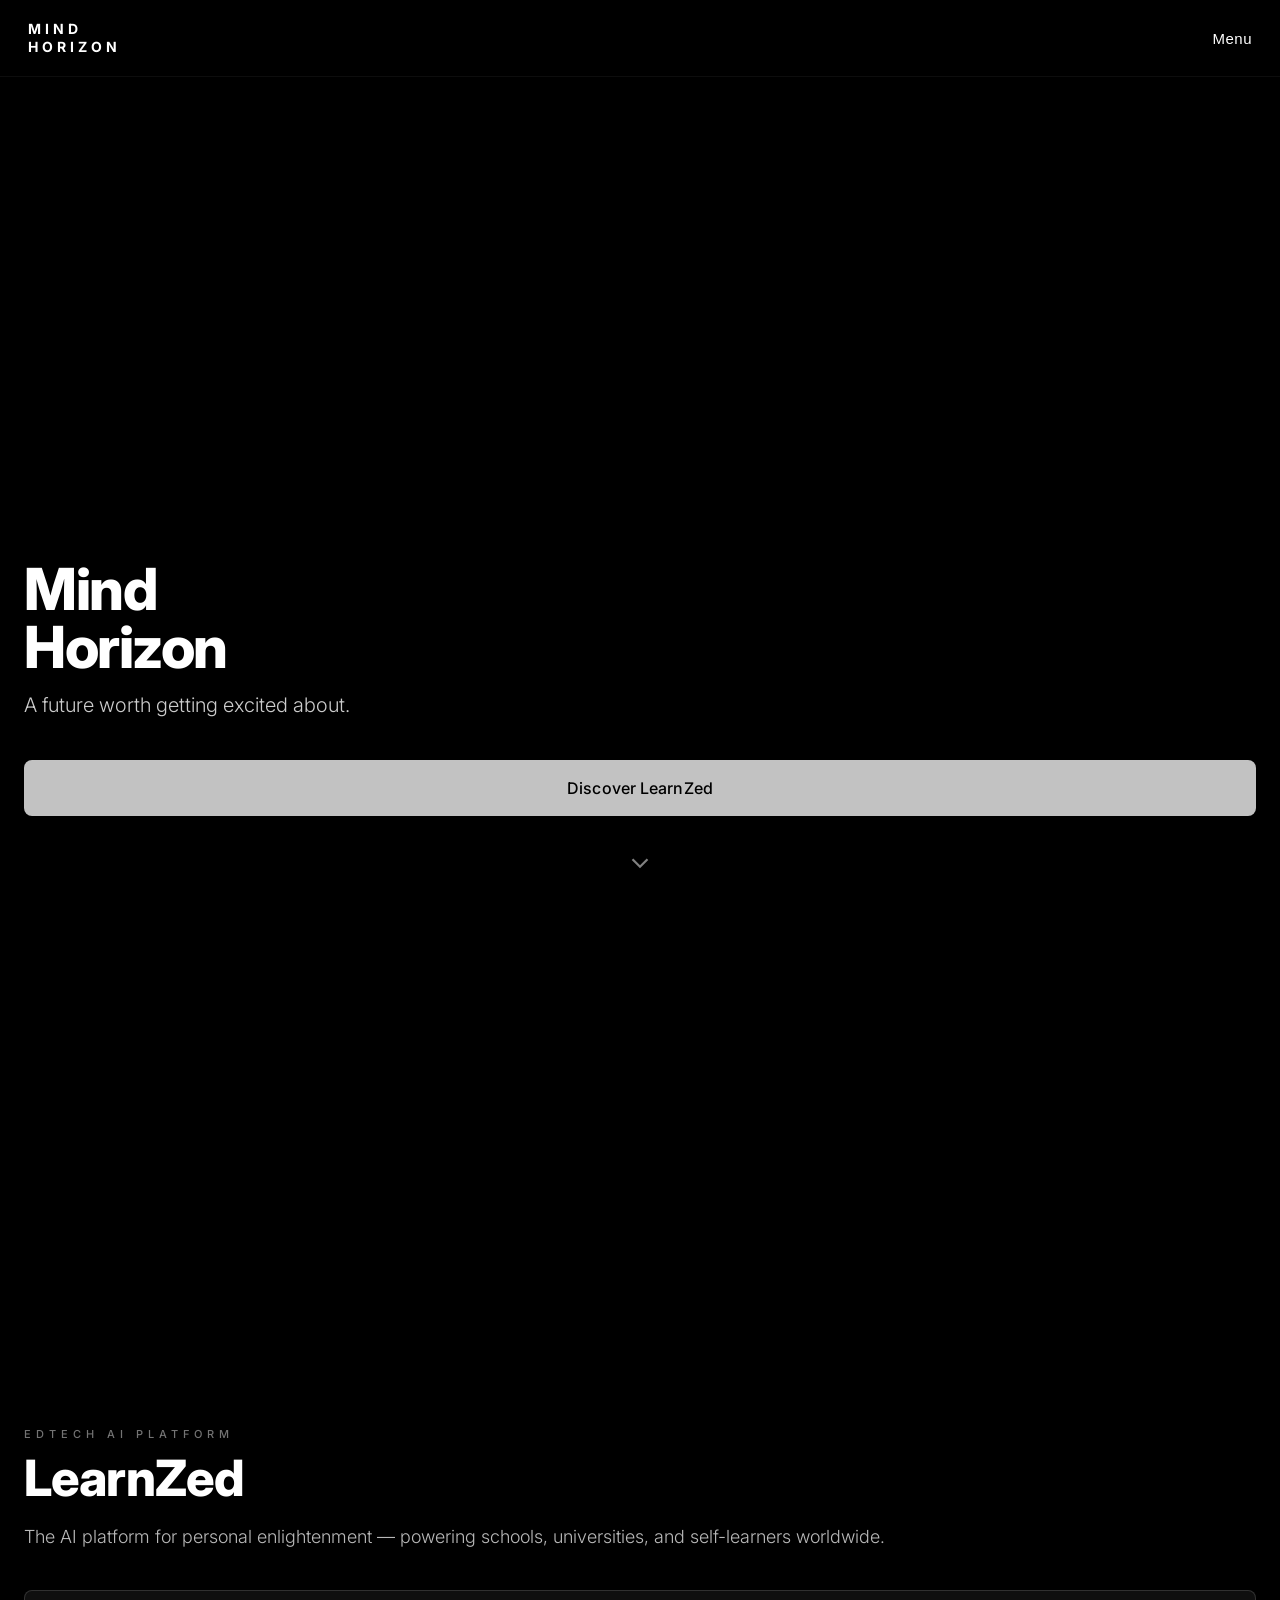
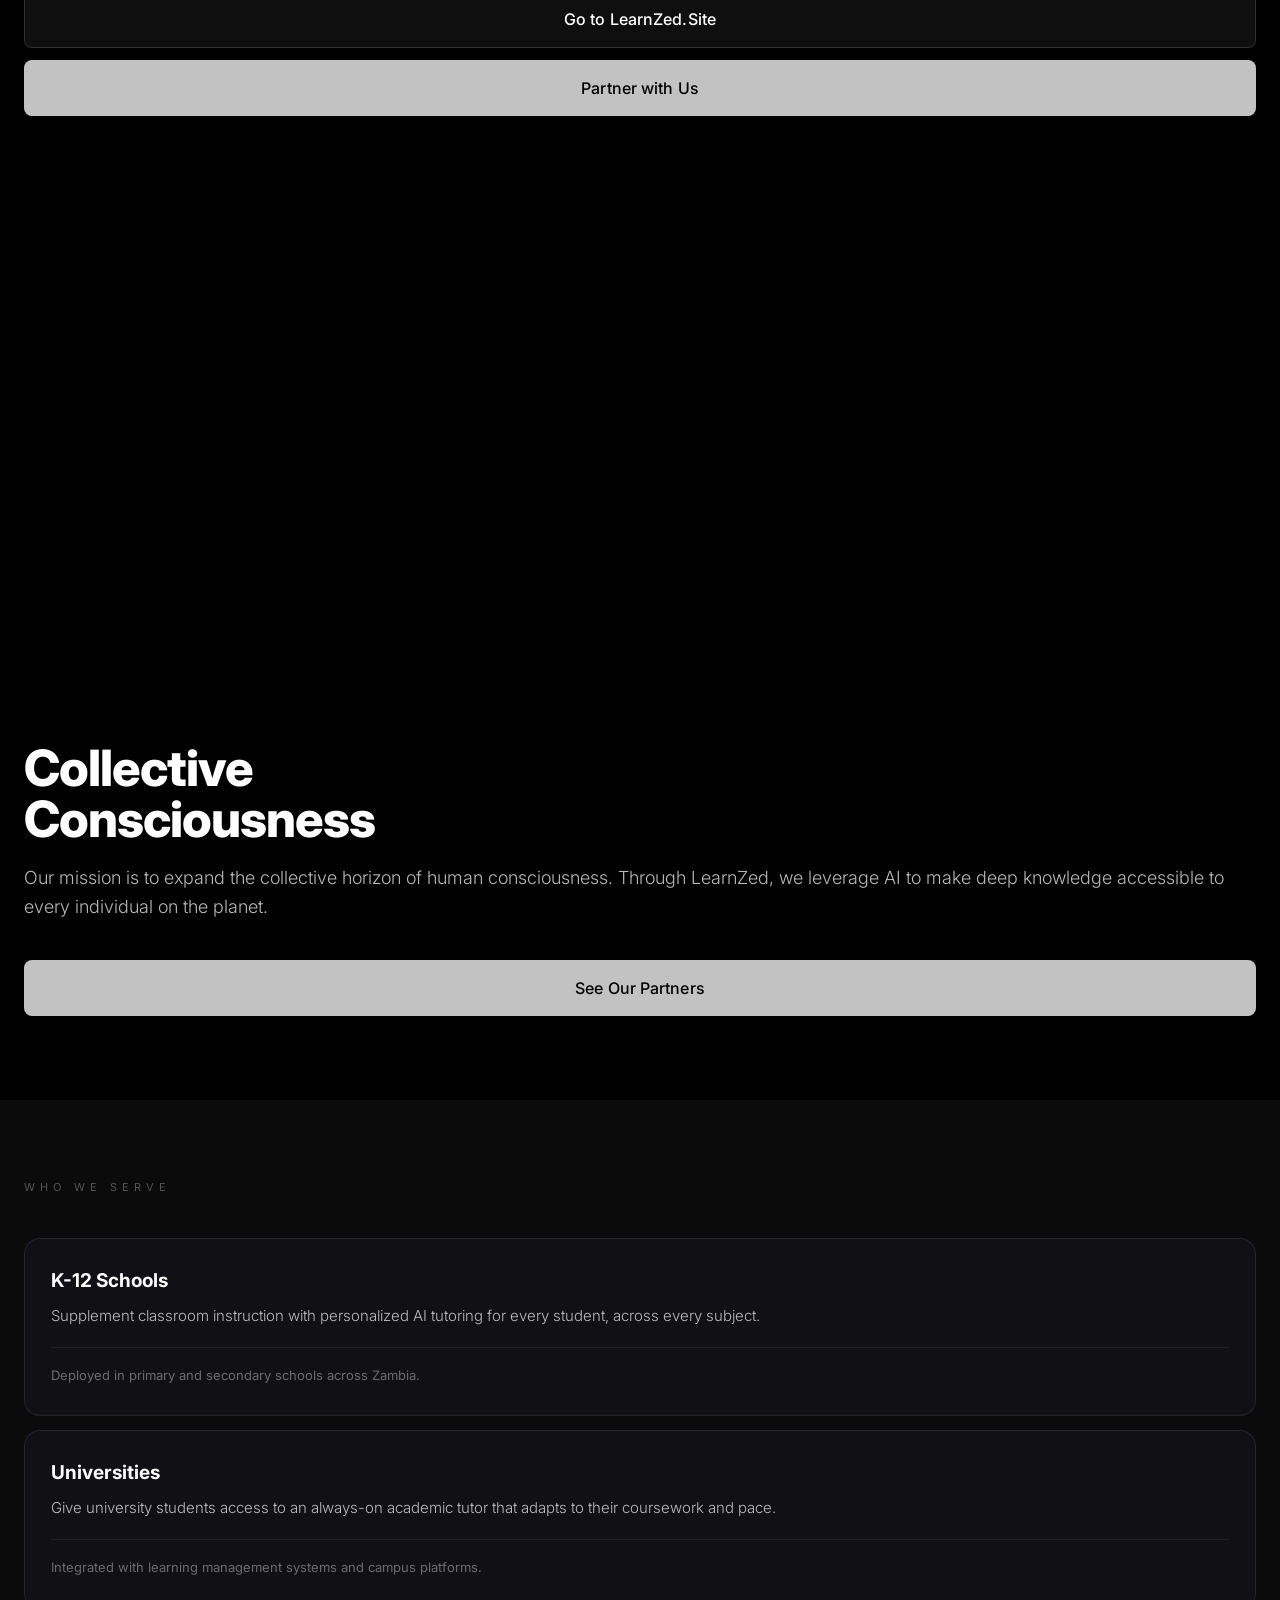
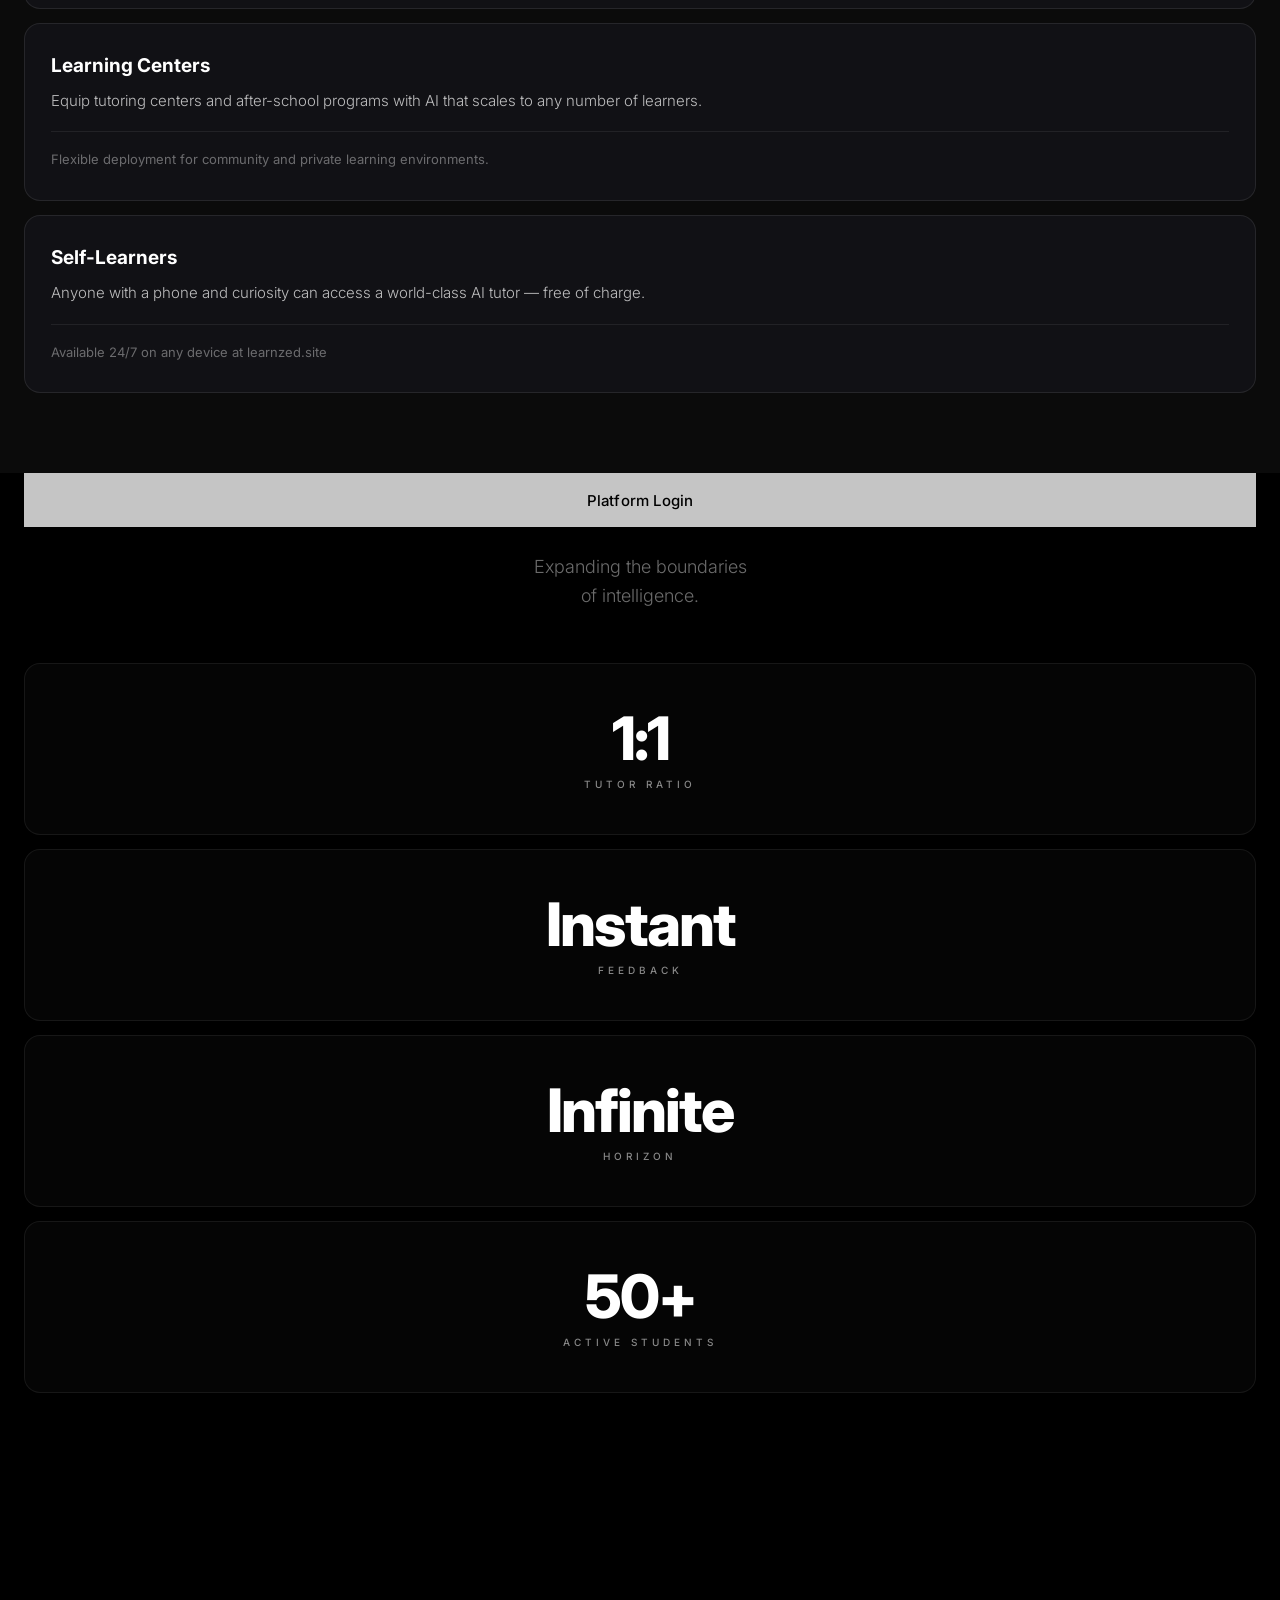
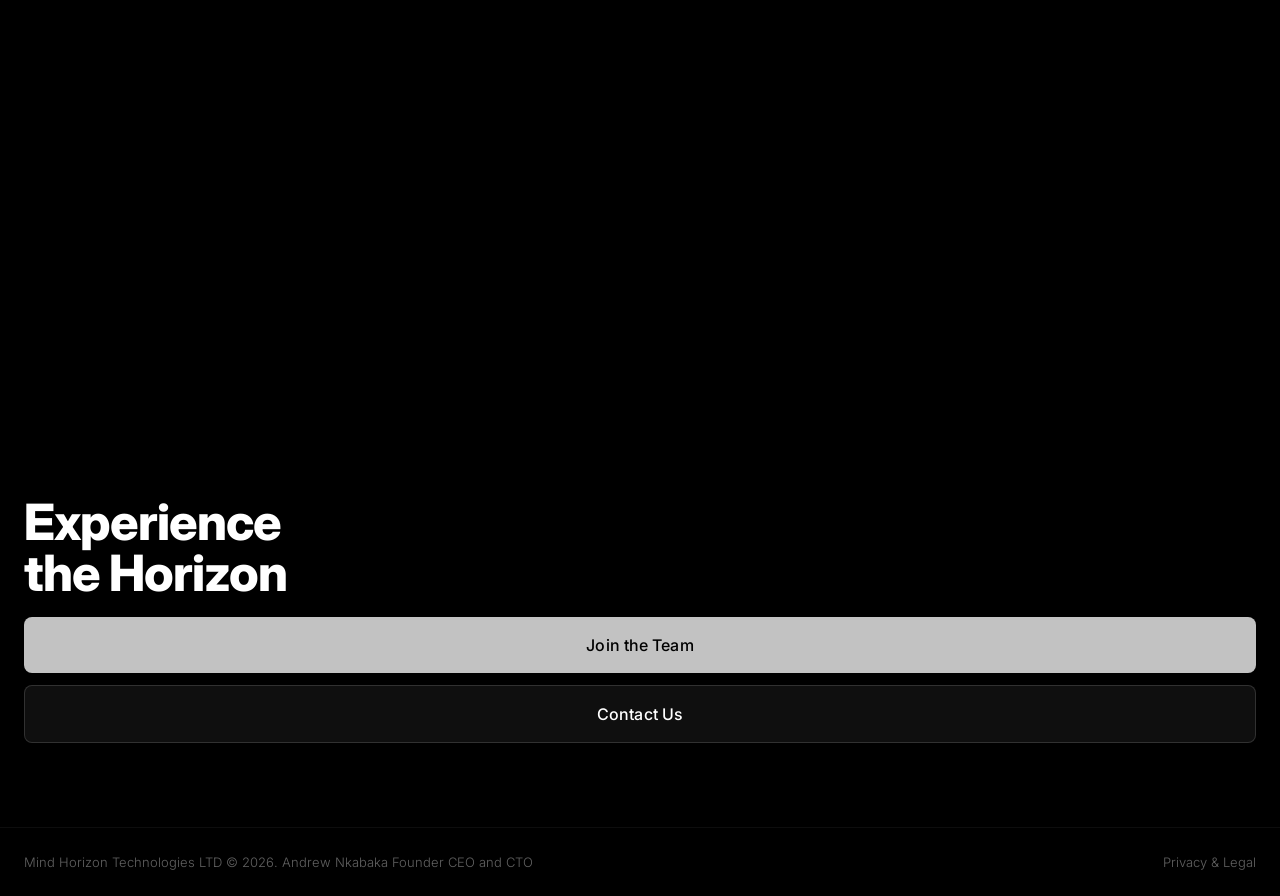
==== index.html @ 5635426e "Add files via upload" ====
<!DOCTYPE html>
<html lang="en">
<head>
<meta charset="UTF-8">
<meta name="viewport" content="width=device-width, initial-scale=1.0">
<title>Mind Horizon</title>
<link href="https://fonts.googleapis.com/css2?family=Inter:wght@300;400;500;600;700;800;900&display=swap" rel="stylesheet">
<style>
  *, *::before, *::after { margin: 0; padding: 0; box-sizing: border-box; }

  :root {
    --black: #000000;
    --dark: #0d0d0d;
    --card: #141418;
    --card-border: rgba(255,255,255,0.1);
    --white: #ffffff;
    --grey: #888888;
  }

  html { scroll-behavior: smooth; }
  body {
    font-family: 'Inter', sans-serif;
    background: var(--black);
    color: var(--white);
    overflow-x: hidden;
  }

  /* NAV */
  nav {
    position: fixed; top: 0; left: 0; right: 0; z-index: 1000;
    padding: 20px 28px;
    display: flex; justify-content: space-between; align-items: center;
    background: rgba(0,0,0,0.88);
    backdrop-filter: blur(14px);
    border-bottom: 1px solid rgba(255,255,255,0.05);
  }
  .nav-logo {
    font-size: 14px; font-weight: 700; letter-spacing: 4px;
    color: var(--white); text-decoration: none; line-height: 1.3; text-transform: uppercase;
  }
  .nav-menu-btn {
    font-size: 15px; font-weight: 400; color: var(--white);
    background: none; border: none; cursor: pointer; letter-spacing: 0.5px;
    transition: opacity 0.2s;
  }
  .nav-menu-btn:hover { opacity: 0.6; }

  /* DRAWER */
  .overlay {
    position: fixed; inset: 0; background: rgba(0,0,0,0.7);
    z-index: 1999; opacity: 0; pointer-events: none; transition: opacity 0.35s;
  }
  .overlay.open { opacity: 1; pointer-events: all; }
  .drawer {
    position: fixed; top: 0; right: -100%; width: 260px; height: 100vh;
    background: #0a0a0a; border-left: 1px solid rgba(255,255,255,0.08);
    z-index: 2000; padding: 72px 36px 40px;
    display: flex; flex-direction: column; gap: 4px;
    transition: right 0.38s cubic-bezier(0.4,0,0.2,1);
  }
  .drawer.open { right: 0; }
  .drawer-close {
    position: absolute; top: 22px; right: 22px;
    background: none; border: none; color: var(--white);
    font-size: 22px; cursor: pointer; opacity: 0.5; transition: opacity 0.2s;
  }
  .drawer-close:hover { opacity: 1; }
  .drawer a {
    display: block; padding: 15px 0;
    color: var(--white); text-decoration: none;
    font-size: 20px; font-weight: 300;
    border-bottom: 1px solid rgba(255,255,255,0.06);
    transition: opacity 0.2s;
  }
  .drawer a:hover { opacity: 0.5; }

  /* PAGE SYSTEM */
  .page { display: none; }
  .page.active { display: block; }

  /* FULL-SCREEN SECTIONS */
  .full-section {
    min-height: 100vh; position: relative;
    display: flex; flex-direction: column; justify-content: flex-end;
    padding-bottom: 72px; overflow: hidden;
  }
  .bg {
    position: absolute; inset: 0;
    background-size: cover; background-position: center; background-repeat: no-repeat;
  }
  .overlay-grad {
    position: absolute; inset: 0;
    background: linear-gradient(to top, rgba(0,0,0,0.92) 0%, rgba(0,0,0,0.4) 45%, rgba(0,0,0,0.1) 100%);
  }
  .content {
    position: relative; z-index: 2; padding: 0 24px; width: 100%;
  }

  /* HERO */
  #hero .bg { background-image: url('https://images.unsplash.com/photo-1462331940025-496dfbfc7564?auto=format&fit=crop&q=80&w=1400'); }

  .hero-title {
    font-size: 58px; font-weight: 800; line-height: 1.0;
    letter-spacing: -1.5px; margin-bottom: 14px;
  }
  .hero-sub {
    font-size: 20px; font-weight: 300;
    color: rgba(255,255,255,0.8); line-height: 1.5;
    margin-bottom: 40px; max-width: 380px;
  }
  .chevron {
    position: absolute; bottom: 18px; left: 50%; transform: translateX(-50%);
    z-index: 2; opacity: 0.5; animation: bounce 2.2s infinite;
  }
  .chevron svg { width: 30px; height: 30px; }
  @keyframes bounce {
    0%,100%{transform:translateX(-50%) translateY(0)}
    50%{transform:translateX(-50%) translateY(7px)}
  }

  /* LEARNZED */
  #learnzed .bg {
    background-image: url('https://images.unsplash.com/photo-1559757148-5c350d0d3c56?w=1400&q=85');
    filter: brightness(0.45);
  }
  #learnzed .overlay-grad {
    background: linear-gradient(to top, rgba(0,0,0,0.95) 0%, rgba(0,0,0,0.55) 45%, rgba(0,0,0,0.15) 100%);
  }

  /* CONSCIOUSNESS */
  #consciousness .bg { background-image: url('https://images.unsplash.com/photo-1419242902214-272b3f66ee7a?w=1400&q=85'); }

  /* BUTTONS */
  .btn-l {
    display: block; width: 100%; padding: 18px 24px;
    background: rgba(215,215,215,0.9); color: #000;
    font-size: 16px; font-weight: 500; text-align: center;
    text-decoration: none; border-radius: 8px; border: none;
    cursor: pointer; margin-bottom: 12px;
    transition: background 0.2s, transform 0.15s; letter-spacing: 0.1px;
  }
  .btn-l:hover { background: #fff; transform: scale(1.01); }
  .btn-d {
    display: block; width: 100%; padding: 18px 24px;
    background: rgba(18,18,18,0.88); color: #fff;
    font-size: 16px; font-weight: 500; text-align: center;
    text-decoration: none; border-radius: 8px;
    border: 1px solid rgba(255,255,255,0.14);
    cursor: pointer; margin-bottom: 12px;
    transition: background 0.2s, transform 0.15s; letter-spacing: 0.1px;
  }
  .btn-d:hover { background: rgba(35,35,35,0.95); transform: scale(1.01); }

  .eyebrow {
    font-size: 11px; letter-spacing: 5px; font-weight: 500;
    color: rgba(255,255,255,0.45); text-transform: uppercase; margin-bottom: 12px;
  }
  .sec-title {
    font-size: 50px; font-weight: 800; line-height: 1.02;
    letter-spacing: -1px; margin-bottom: 18px;
  }
  .sec-body {
    font-size: 18px; font-weight: 300;
    color: rgba(255,255,255,0.72); line-height: 1.65; margin-bottom: 38px;
  }

  /* WHO WE SERVE */
  #serve {
    background: #0b0b0b; padding: 80px 24px 80px; min-height: auto;
  }
  .serve-top {
    font-size: 11px; letter-spacing: 5px; color: rgba(255,255,255,0.3);
    text-transform: uppercase; margin-bottom: 44px; display: block;
  }
  .cards { display: flex; flex-direction: column; gap: 14px; }
  .card {
    background: #111115; border: 1px solid rgba(255,255,255,0.09);
    border-radius: 16px; padding: 30px 26px;
    transition: border-color 0.3s, background 0.3s;
  }
  .card:hover { border-color: rgba(255,255,255,0.22); background: #141418; }
  .card h3 { font-size: 19px; font-weight: 700; margin-bottom: 12px; }
  .card .main-text {
    font-size: 15px; font-weight: 300; color: rgba(255,255,255,0.72);
    line-height: 1.65; margin-bottom: 18px; padding-bottom: 18px;
    border-bottom: 1px solid rgba(255,255,255,0.07);
  }
  .card .sub-text {
    font-size: 13px; font-weight: 400; color: rgba(255,255,255,0.38); line-height: 1.5;
  }

  /* STATS */
  #stats { background: #000; padding: 0 24px 0; min-height: auto; }
  .stats-intro {
    padding-top: 80px; padding-bottom: 52px;
    font-size: 18px; font-weight: 300;
    color: rgba(255,255,255,0.42); text-align: center; line-height: 1.6;
  }
  .stat-cards { display: flex; flex-direction: column; gap: 14px; margin-bottom: 0; }
  .stat-card {
    background: rgba(255,255,255,0.02); border: 1px solid rgba(255,255,255,0.07);
    border-radius: 16px; padding: 44px 24px; text-align: center;
    transition: border-color 0.3s, background 0.3s;
  }
  .stat-card:hover { border-color: rgba(255,255,255,0.18); background: rgba(255,255,255,0.04); }
  .stat-num {
    font-size: 60px; font-weight: 800; letter-spacing: -2px;
    line-height: 1; margin-bottom: 10px;
  }
  .stat-lbl {
    font-size: 10px; letter-spacing: 4px; color: var(--grey);
    text-transform: uppercase; font-weight: 500;
  }
  .sticky-bar {
    position: sticky; bottom: 0;
    background: rgba(210,210,210,0.94);
    backdrop-filter: blur(12px);
    padding: 17px 24px; text-align: center; z-index: 100;
  }
  .sticky-bar a {
    color: #000; font-size: 15px; font-weight: 500;
    text-decoration: none; letter-spacing: 0.2px;
  }

  /* CTA */
  #cta .bg {
    background-image: url('https://images.unsplash.com/photo-1446776811953-b23d57bd21aa?w=1400&q=85');
    background-position: center 30%;
  }

  /* FOOTER */
  footer {
    background: #000; padding: 26px 24px;
    display: flex; justify-content: space-between; align-items: center;
    border-top: 1px solid rgba(255,255,255,0.05);
  }
  footer span { font-size: 13px; color: rgba(255,255,255,0.38); font-weight: 300; }
  footer a {
    font-size: 13px; color: rgba(255,255,255,0.38);
    text-decoration: none; font-weight: 300; transition: color 0.2s;
  }
  footer a:hover { color: var(--white); }

  /* ANIMATIONS */
  .up {
    opacity: 0; transform: translateY(28px);
    transition: opacity 0.65s ease, transform 0.65s ease;
  }
  .up.in { opacity: 1; transform: translateY(0); }
  .up:nth-child(2){transition-delay:0.08s}
  .up:nth-child(3){transition-delay:0.16s}
  .up:nth-child(4){transition-delay:0.24s}
  .up:nth-child(5){transition-delay:0.32s}

  /* ===================== INNER PAGES ===================== */
  .inner-page {
    padding-top: 80px;
    min-height: 100vh;
    background: #000;
  }

  /* Inner hero */
  .inner-hero {
    position: relative; height: 60vh; min-height: 340px;
    display: flex; align-items: flex-end; overflow: hidden;
  }
  .inner-hero .bg {
    position: absolute; inset: 0;
    background-size: cover; background-position: center;
  }
  .inner-hero .overlay-grad {
    position: absolute; inset: 0;
    background: linear-gradient(to top, rgba(0,0,0,0.92) 0%, rgba(0,0,0,0.5) 50%, rgba(0,0,0,0.1) 100%);
  }
  .inner-hero-content {
    position: relative; z-index: 2;
    padding: 0 24px 48px; width: 100%;
  }
  .inner-eyebrow {
    font-size: 11px; letter-spacing: 5px; font-weight: 500;
    color: rgba(255,255,255,0.45); text-transform: uppercase; margin-bottom: 12px;
  }
  .inner-title {
    font-size: 48px; font-weight: 800; line-height: 1.02;
    letter-spacing: -1.5px;
  }
  .inner-subtitle {
    font-size: 17px; font-weight: 300;
    color: rgba(255,255,255,0.5); margin-top: 12px; line-height: 1.6;
  }

  /* Inner content area */
  .inner-content {
    padding: 60px 24px 80px;
  }

  /* Section headings */
  .section-h2 {
    font-size: 22px; font-weight: 600; margin-bottom: 24px; color: #fff;
  }
  .section-body {
    font-size: 17px; font-weight: 300;
    color: rgba(255,255,255,0.65); line-height: 1.7; margin-bottom: 20px;
  }
  .divider {
    border: none; border-top: 1px solid rgba(255,255,255,0.1);
    margin: 48px 0;
  }

  /* Timeline */
  .timeline { display: flex; flex-direction: column; gap: 24px; }
  .timeline-item { display: flex; gap: 20px; }
  .timeline-year {
    font-size: 13px; font-weight: 600; color: rgba(255,255,255,0.38);
    width: 44px; padding-top: 2px; flex-shrink: 0;
  }
  .timeline-text { font-size: 15px; font-weight: 300; color: rgba(255,255,255,0.65); line-height: 1.6; }

  /* Stat grid */
  .stat-grid { display: grid; grid-template-columns: 1fr 1fr; gap: 14px; }
  .stat-box {
    border: 1px solid rgba(255,255,255,0.1); border-radius: 18px;
    padding: 24px 20px; background: rgba(255,255,255,0.03);
  }
  .stat-box-num { font-size: 28px; font-weight: 800; margin-bottom: 4px; }
  .stat-box-label { font-size: 10px; letter-spacing: 4px; color: rgba(255,255,255,0.38); text-transform: uppercase; }

  /* Team cards */
  .team-grid { display: flex; flex-direction: column; gap: 16px; }
  .team-card {
    border: 1px solid rgba(255,255,255,0.1); border-radius: 20px;
    padding: 28px 24px; background: rgba(255,255,255,0.02);
  }
  .team-avatar {
    width: 44px; height: 44px; border-radius: 50%;
    background: rgba(255,255,255,0.1);
    display: flex; align-items: center; justify-content: center;
    font-size: 18px; font-weight: 600; color: rgba(255,255,255,0.6);
    margin-bottom: 16px;
  }
  .team-name { font-size: 17px; font-weight: 600; margin-bottom: 8px; }
  .team-roles { display: flex; flex-wrap: wrap; gap: 8px; margin-bottom: 14px; }
  .team-role-tag {
    font-size: 11px; border: 1px solid rgba(255,255,255,0.15);
    border-radius: 20px; padding: 4px 12px; color: rgba(255,255,255,0.55);
  }
  .team-desc { font-size: 13px; font-weight: 300; color: rgba(255,255,255,0.5); line-height: 1.6; }

  /* Architecture pillars */
  .pillar-featured {
    border: 1px solid rgba(59,90,200,0.35); border-radius: 20px;
    padding: 28px 24px; background: rgba(30,50,120,0.18); margin-bottom: 14px;
  }
  .pillar-badge {
    font-size: 10px; font-weight: 600; letter-spacing: 4px;
    text-transform: uppercase; color: rgba(120,160,255,0.8); margin-bottom: 10px;
  }
  .pillar-title { font-size: 18px; font-weight: 600; margin-bottom: 10px; }
  .pillar-desc { font-size: 14px; font-weight: 300; color: rgba(255,255,255,0.55); line-height: 1.65; }
  .pillar-card {
    border: 1px solid rgba(255,255,255,0.09); border-radius: 20px;
    padding: 24px 22px; background: rgba(255,255,255,0.02); margin-bottom: 14px;
  }

  /* Platform layers */
  .layer-item {
    border: 1px solid rgba(255,255,255,0.09); border-radius: 16px;
    padding: 18px 20px; background: rgba(255,255,255,0.02);
    margin-bottom: 10px; transition: background 0.2s;
  }
  .layer-item:hover { background: rgba(255,255,255,0.04); }
  .layer-name { font-size: 15px; font-weight: 600; margin-bottom: 6px; }
  .layer-detail { font-size: 13px; font-weight: 300; color: rgba(255,255,255,0.55); line-height: 1.6; }

  /* Architecture dot-grid bg */
  .arch-hero-bg {
    background: #060810;
    background-image: radial-gradient(circle, rgba(255,255,255,0.04) 1px, transparent 1px);
    background-size: 40px 40px;
  }

  /* Careers */
  .job-item {
    border: 1px solid rgba(255,255,255,0.09); border-radius: 18px;
    padding: 20px 22px; background: rgba(255,255,255,0.02);
    margin-bottom: 10px; transition: background 0.2s, border-color 0.2s;
    cursor: pointer;
  }
  .job-item:hover { background: rgba(255,255,255,0.05); border-color: rgba(255,255,255,0.2); }
  .job-role { font-size: 16px; font-weight: 600; margin-bottom: 4px; }
  .job-dept { font-size: 13px; color: rgba(255,255,255,0.38); }
  .job-meta { display: flex; align-items: center; gap: 12px; margin-top: 12px; flex-wrap: wrap; }
  .job-location { font-size: 13px; color: rgba(255,255,255,0.5); }
  .job-type {
    font-size: 11px; font-weight: 500; background: rgba(255,255,255,0.1);
    color: rgba(255,255,255,0.7); padding: 4px 12px; border-radius: 20px;
  }
  .job-arrow { font-size: 18px; color: rgba(255,255,255,0.3); margin-left: auto; }

  /* No-role CTA box */
  .no-role-box {
    border: 1px solid rgba(255,255,255,0.1); border-radius: 24px;
    padding: 40px 24px; text-align: center; background: rgba(255,255,255,0.02);
    margin-top: 40px;
  }
  .no-role-box h3 { font-size: 20px; font-weight: 600; margin-bottom: 10px; }
  .no-role-box p { font-size: 15px; font-weight: 300; color: rgba(255,255,255,0.55); margin-bottom: 28px; }

  /* Partners */
  .partners-stats-bar {
    border-top: 1px solid rgba(255,255,255,0.1);
    border-bottom: 1px solid rgba(255,255,255,0.1);
    background: rgba(255,255,255,0.02);
    padding: 32px 24px;
    display: grid; grid-template-columns: 1fr 1fr; gap: 24px;
    text-align: center;
  }
  .p-stat-val { font-size: 30px; font-weight: 800; margin-bottom: 4px; }
  .p-stat-label { font-size: 10px; letter-spacing: 4px; color: rgba(255,255,255,0.38); text-transform: uppercase; }

  .partner-type-card {
    border: 1px solid rgba(255,255,255,0.09); border-radius: 20px;
    padding: 28px 24px; background: rgba(255,255,255,0.02);
    margin-bottom: 14px; transition: background 0.2s;
  }
  .partner-type-card:hover { background: rgba(255,255,255,0.04); }
  .partner-type-title { font-size: 19px; font-weight: 600; margin-bottom: 10px; }
  .partner-type-desc { font-size: 14px; font-weight: 300; color: rgba(255,255,255,0.6); line-height: 1.65; margin-bottom: 18px; }
  .benefits-label { font-size: 10px; letter-spacing: 4px; color: rgba(255,255,255,0.32); text-transform: uppercase; margin-bottom: 10px; }
  .benefit-item { display: flex; gap: 10px; font-size: 13px; color: rgba(255,255,255,0.6); margin-bottom: 6px; line-height: 1.5; }
  .benefit-dash { color: rgba(255,255,255,0.28); }

  .steps-grid { display: grid; grid-template-columns: 1fr 1fr; gap: 14px; margin-top: 24px; }
  .step-card {
    border: 1px solid rgba(255,255,255,0.09); border-radius: 18px;
    padding: 22px 18px; background: rgba(255,255,255,0.02);
  }
  .step-num { font-size: 28px; font-weight: 800; color: rgba(255,255,255,0.12); margin-bottom: 12px; }
  .step-title { font-size: 15px; font-weight: 600; margin-bottom: 8px; }
  .step-desc { font-size: 13px; font-weight: 300; color: rgba(255,255,255,0.5); line-height: 1.6; }

  .partner-cta-box {
    border: 1px solid rgba(255,255,255,0.1); border-radius: 24px;
    padding: 44px 24px; text-align: center; background: rgba(255,255,255,0.02);
    margin-top: 40px;
  }
  .partner-cta-box h3 { font-size: 22px; font-weight: 600; margin-bottom: 10px; }
  .partner-cta-box p { font-size: 15px; font-weight: 300; color: rgba(255,255,255,0.5); margin-bottom: 28px; line-height: 1.6; }
  .cta-btns { display: flex; flex-direction: column; gap: 12px; }

  /* Vision */
  .principles-grid { display: flex; flex-direction: column; gap: 14px; }
  .principle-card {
    border: 1px solid rgba(255,255,255,0.09); border-radius: 18px;
    padding: 24px 20px; background: rgba(255,255,255,0.03);
  }
  .principle-title { font-size: 17px; font-weight: 600; margin-bottom: 10px; }
  .principle-body { font-size: 14px; font-weight: 300; color: rgba(255,255,255,0.55); line-height: 1.65; }

  /* Back link */
  .back-link {
    display: inline-flex; align-items: center; gap: 6px;
    font-size: 13px; color: rgba(255,255,255,0.45);
    text-decoration: none; margin-top: 48px;
    transition: color 0.2s;
  }
  .back-link:hover { color: #fff; }

  /* Privacy blocks */
  .privacy-block {
    border-left: 1px solid rgba(255,255,255,0.1);
    padding: 0 0 28px 20px;
    margin-bottom: 28px;
  }
  .privacy-label {
    font-size: 12px; font-weight: 600; letter-spacing: 3px;
    text-transform: uppercase; color: rgba(255,255,255,0.38);
    margin-bottom: 10px;
  }
  .privacy-text {
    font-size: 15px; font-weight: 300;
    color: rgba(255,255,255,0.62); line-height: 1.75;
  }

  /* White CTA button */
  .btn-white {
    display: inline-flex; align-items: center; justify-content: center;
    height: 44px; padding: 0 28px; border-radius: 10px;
    background: #fff; color: #000; font-size: 14px; font-weight: 500;
    text-decoration: none; transition: background 0.2s;
    border: none; cursor: pointer;
  }
  .btn-white:hover { background: rgba(255,255,255,0.88); }
  .btn-outline {
    display: inline-flex; align-items: center; justify-content: center;
    height: 44px; padding: 0 28px; border-radius: 10px;
    border: 1px solid rgba(255,255,255,0.2); color: #fff;
    font-size: 14px; font-weight: 500; text-decoration: none;
    background: transparent; transition: background 0.2s; cursor: pointer;
  }
  .btn-outline:hover { background: rgba(255,255,255,0.1); }

  /* Architecture hero */
  #arch-hero-bg {
    position: absolute; inset: 0;
    background: linear-gradient(135deg, rgba(15,30,80,0.35) 0%, #000 100%);
  }

  /* Vision cosmos bg */
  #vision-bg { background-image: url('https://images.unsplash.com/photo-1464802686167-b939a6910659?auto=format&fit=crop&q=80&w=1400'); }

  /* About galaxy bg */
  #about-bg { background-image: url('https://images.unsplash.com/photo-1462331940025-496dfbfc7564?auto=format&fit=crop&q=80&w=1400'); }

  /* Careers earth bg */
  #careers-bg { background-image: url('https://images.unsplash.com/photo-1451187580459-43490279c0fa?auto=format&fit=crop&q=80&w=1400'); }

  /* Partners dot-grid bg */
  #partners-hero-content {
    position: absolute; inset: 0;
    background: #060810;
    background-image: radial-gradient(ellipse 90% 70% at 50% 30%, rgba(59,90,200,0.13) 0%, transparent 70%),
                      radial-gradient(circle, rgba(255,255,255,0.04) 1px, transparent 1px);
    background-size: cover, 36px 36px;
  }
</style>
</head>
<body>

<!-- NAV -->
<nav>
  <a href="#" class="nav-logo" onclick="showPage('home');return false;">MIND<br>HORIZON</a>
  <button class="nav-menu-btn" onclick="openDrawer()">Menu</button>
</nav>

<!-- DRAWER -->
<div class="overlay" id="overlay" onclick="closeDrawer()"></div>
<div class="drawer" id="drawer">
  <button class="drawer-close" onclick="closeDrawer()">✕</button>
  <a href="#" onclick="showPage('home');closeDrawer();return false;">Home</a>
  <a href="#" onclick="showPage('about');closeDrawer();return false;">About</a>
  <a href="#" onclick="showPage('vision');closeDrawer();return false;">Vision</a>
  <a href="#" onclick="showPage('architecture');closeDrawer();return false;">Architecture</a>
  <a href="#" onclick="showPage('partners');closeDrawer();return false;">Partners</a>
  <a href="#" onclick="showPage('careers');closeDrawer();return false;">Careers</a>
  <a href="https://learnzed.site" target="_blank" onclick="closeDrawer()">Launch App →</a>
</div>

<!-- ============================================================ -->
<!-- HOME PAGE -->
<!-- ============================================================ -->
<div id="page-home" class="page active">

  <!-- HERO -->
  <section class="full-section" id="hero">
    <div class="bg"></div>
    <div class="overlay-grad"></div>
    <div class="content">
      <h1 class="hero-title up">Mind<br>Horizon</h1>
      <p class="hero-sub up">A future worth getting excited about.</p>
      <a href="#learnzed" class="btn-l up">Discover LearnZed</a>
    </div>
    <div class="chevron">
      <svg viewBox="0 0 24 24" fill="none" stroke="white" stroke-width="1.8">
        <polyline points="6 9 12 15 18 9"></polyline>
      </svg>
    </div>
  </section>

  <!-- LEARNZED -->
  <section class="full-section" id="learnzed">
    <div class="bg"></div>
    <div class="overlay-grad"></div>
    <div class="content">
      <p class="eyebrow up">EdTech AI Platform</p>
      <h2 class="sec-title up">LearnZed</h2>
      <p class="sec-body up">The AI platform for personal enlightenment — powering schools, universities, and self-learners worldwide.</p>
      <a href="https://learnzed.site" target="_blank" class="btn-d up">Go to LearnZed.Site</a>
      <a href="mailto:mindhorizontechnologies@gmail.com" class="btn-l up">Partner with Us</a>
    </div>
  </section>

  <!-- COLLECTIVE CONSCIOUSNESS -->
  <section class="full-section" id="consciousness">
    <div class="bg"></div>
    <div class="overlay-grad"></div>
    <div class="content">
      <h2 class="sec-title up">Collective<br>Consciousness</h2>
      <p class="sec-body up">Our mission is to expand the collective horizon of human consciousness. Through LearnZed, we leverage AI to make deep knowledge accessible to every individual on the planet.</p>
      <a href="#" class="btn-l up" onclick="showPage('partners');return false;">See Our Partners</a>
    </div>
  </section>

  <!-- WHO WE SERVE -->
  <section id="serve">
    <span class="serve-top up">Who We Serve</span>
    <div class="cards">
      <div class="card up">
        <h3>K-12 Schools</h3>
        <p class="main-text">Supplement classroom instruction with personalized AI tutoring for every student, across every subject.</p>
        <p class="sub-text">Deployed in primary and secondary schools across Zambia.</p>
      </div>
      <div class="card up">
        <h3>Universities</h3>
        <p class="main-text">Give university students access to an always-on academic tutor that adapts to their coursework and pace.</p>
        <p class="sub-text">Integrated with learning management systems and campus platforms.</p>
      </div>
      <div class="card up">
        <h3>Learning Centers</h3>
        <p class="main-text">Equip tutoring centers and after-school programs with AI that scales to any number of learners.</p>
        <p class="sub-text">Flexible deployment for community and private learning environments.</p>
      </div>
      <div class="card up">
        <h3>Self-Learners</h3>
        <p class="main-text">Anyone with a phone and curiosity can access a world-class AI tutor — free of charge.</p>
        <p class="sub-text">Available 24/7 on any device at learnzed.site</p>
      </div>
    </div>
  </section>

  <!-- STATS -->
  <section id="stats">
    <p class="stats-intro up">Expanding the boundaries<br>of intelligence.</p>
    <div class="stat-cards">
      <div class="stat-card up">
        <div class="stat-num">1:1</div>
        <div class="stat-lbl">Tutor Ratio</div>
      </div>
      <div class="stat-card up">
        <div class="stat-num">Instant</div>
        <div class="stat-lbl">Feedback</div>
      </div>
      <div class="stat-card up">
        <div class="stat-num">Infinite</div>
        <div class="stat-lbl">Horizon</div>
      </div>
      <div class="stat-card up" style="margin-bottom:80px">
        <div class="stat-num">50+</div>
        <div class="stat-lbl">Active Students</div>
      </div>
    </div>
    <div class="sticky-bar">
      <a href="https://learnzed.site" target="_blank">Platform Login</a>
    </div>
  </section>

  <!-- CTA -->
  <section class="full-section" id="cta">
    <div class="bg"></div>
    <div class="overlay-grad"></div>
    <div class="content">
      <h2 class="sec-title up">Experience<br>the Horizon</h2>
      <a href="mailto:mindhorizontechnologies@gmail.com?subject=Join the Mind Horizon Team" class="btn-l up">Join the Team</a>
      <a href="mailto:mindhorizontechnologies@gmail.com" class="btn-d up">Contact Us</a>
    </div>
  </section>

  <!-- FOOTER -->
  <footer>
    <span>Mind Horizon Technologies LTD © 2026.
Andrew Nkabaka Founder CEO and CTO </span>
    <a href="#" onclick="showPage('privacy');return false;">Privacy &amp; Legal</a>
  </footer>

</div><!-- /page-home -->


<!-- ============================================================ -->
<!-- ABOUT PAGE -->
<!-- ============================================================ -->
<div id="page-about" class="page">
  <div class="inner-page">
    <div class="inner-hero">
      <div class="bg" id="about-bg"></div>
      <div class="overlay-grad"></div>
      <div class="inner-hero-content">
        <p class="inner-eyebrow">About Us</p>
        <h1 class="inner-title">Mind Horizon</h1>
      </div>
    </div>

    <div class="inner-content">

      <!-- Who We Are -->
      <h2 class="section-h2">Who We Are</h2>
      <p class="section-body">Mind Horizon is an EdTech AI company founded in 2024 on a singular belief: that the next great leap for humanity is cognitive, not technological. We exist to make that leap possible for every person on earth.</p>
      <p class="section-body">Our flagship product, LearnZed, is an AI-powered education platform that delivers personalized, adaptive learning through a proactive predictive AI companion. We believe knowledge is a right — not a privilege — and we are building the infrastructure to prove it.</p>

      <hr class="divider">

      <!-- Our Story -->
      <h2 class="section-h2">Our Story</h2>
      <div class="timeline">
        <div class="timeline-item">
          <span class="timeline-year">2024</span>
          <p class="timeline-text">Mind Horizon is founded. LearnZed begins development as the company's flagship EdTech AI platform.</p>
        </div>
        <div class="timeline-item">
          <span class="timeline-year">2025</span>
          <p class="timeline-text">LearnZed is deployed in schools across Zambia — partnering with 50 institutions to bring 1:1 AI tutoring into classrooms.</p>
        </div>
        <div class="timeline-item">
          <span class="timeline-year">2026</span>
          <p class="timeline-text">Mind Horizon continues to grow, deepening partnerships and expanding the reach of LearnZed to more learners.</p>
        </div>
      </div>

      <hr class="divider">

      <!-- By the Numbers -->
      <h2 class="section-h2">By the Numbers</h2>
      <div class="stat-grid">
        <div class="stat-box"><div class="stat-box-num">2024</div><div class="stat-box-label">Founded</div></div>
        <div class="stat-box"><div class="stat-box-num">50</div><div class="stat-box-label">Partner Schools</div></div>
        <div class="stat-box"><div class="stat-box-num">Zambia</div><div class="stat-box-label">Country</div></div>
        <div class="stat-box"><div class="stat-box-num">2</div><div class="stat-box-label">Years Operating</div></div>
      </div>

      <hr class="divider">

      <!-- Team -->
      <h2 class="section-h2">The Team</h2>
      <div class="team-grid">
        <div class="team-card">
          <div class="team-avatar">A</div>
          <div class="team-name">Founder: Andrew Nkabaka </div>
          <div class="team-roles">
            <span class="team-role-tag">Chief Executive Officer</span>
            <span class="team-role-tag">Chief Technology Officer</span>
            <span class="team-role-tag">Visionary</span>
          </div>
          <p class="team-desc">The driving force behind Mind Horizon — building the product, shaping the vision, and leading the company from the ground up.</p>
        </div>
        <div class="team-card">
          <div class="team-avatar">C</div>
          <div class="team-name">COO</div>
          <div class="team-roles">
            <span class="team-role-tag">Chief Operating Officer</span>
          </div>
          <p class="team-desc">Overseeing operations and ensuring the company runs efficiently as Mind Horizon grows its partnerships and platform.</p>
        </div>
      </div>

      <a href="#" class="back-link" onclick="showPage('home');return false;">← Back to Home</a>
    </div>
  </div>
</div><!-- /page-about -->


<!-- ============================================================ -->
<!-- VISION PAGE -->
<!-- ============================================================ -->
<div id="page-vision" class="page">
  <div class="inner-page">
    <div class="inner-hero">
      <div class="bg" id="vision-bg"></div>
      <div class="overlay-grad" style="background:linear-gradient(to top,rgba(0,0,0,0.92) 0%,rgba(0,0,0,0.4) 50%,rgba(0,0,0,0.2) 100%);"></div>
      <div class="inner-hero-content">
        <p class="inner-eyebrow">Our Vision</p>
        <h1 class="inner-title">Collective<br>Consciousness</h1>
      </div>
    </div>

    <div class="inner-content">

      <h2 class="section-h2">The Mission</h2>
      <p class="section-body">Our mission is to expand the collective horizon of human consciousness. Through LearnZed, we leverage AI to make deep knowledge accessible to every individual on the planet — regardless of their background, language, or circumstance.</p>

      <hr class="divider">

      <h2 class="section-h2">The Horizon</h2>
      <p class="section-body">We believe the next great leap for humanity is not a technological one — it is a cognitive one. When every person on earth has access to a brilliant, patient, personalized teacher, the world changes. That is the horizon we are building toward.</p>

      <hr class="divider">

      <h2 class="section-h2">Our Principles</h2>
      <div class="principles-grid">
        <div class="principle-card">
          <div class="principle-title">Radical Access</div>
          <p class="principle-body">Knowledge should not be a privilege. Every person deserves a world-class education, delivered in their own language, at their own pace.</p>
        </div>
        <div class="principle-card">
          <div class="principle-title">Human First</div>
          <p class="principle-body">AI is our tool, not our product. Every decision we make puts human flourishing at the center — not engagement metrics or profit margins.</p>
        </div>
        <div class="principle-card">
          <div class="principle-title">Long Horizon</div>
          <p class="principle-body">We think in decades. The changes we are working toward will take time. We are patient, principled, and relentlessly focused.</p>
        </div>
      </div>

      <a href="#" class="back-link" onclick="showPage('home');return false;">← Back to Home</a>
    </div>
  </div>
</div><!-- /page-vision -->


<!-- ============================================================ -->
<!-- ARCHITECTURE PAGE -->
<!-- ============================================================ -->
<div id="page-architecture" class="page">
  <div class="inner-page">
    <div class="inner-hero" style="background:#060810;">
      <div id="arch-hero-bg"></div>
      <div style="position:absolute;inset:0;opacity:0.04;background-image:radial-gradient(circle,white 1px,transparent 1px);background-size:40px 40px;"></div>
      <div class="overlay-grad" style="background:linear-gradient(to top,rgba(0,0,0,0.95) 0%,rgba(0,0,0,0.4) 60%,transparent 100%);"></div>
      <div class="inner-hero-content">
        <p class="inner-eyebrow">Architecture</p>
        <h1 class="inner-title">Neural Infrastructure</h1>
        <p class="inner-subtitle">Powered by a proactive predictive AI companion model.</p>
      </div>
    </div>

    <div class="inner-content">

      <!-- Core Pillars -->
      <h2 class="section-h2">Core Pillars</h2>

      <div class="pillar-featured">
        <div class="pillar-badge">Flagship AI Model</div>
        <div class="pillar-title">Proactive Predictive AI Companion</div>
        <p class="pillar-desc">The core intelligence behind LearnZed. Rather than waiting for a student to struggle, the AI companion predicts knowledge gaps before they form — proactively guiding each learner along the optimal path.</p>
      </div>

      <div class="pillar-card">
        <div class="pillar-title">1:1 Tutor Ratio</div>
        <p class="pillar-desc">Every learner gets their own AI tutor — infinitely patient, always available, and deeply personalized. No waiting, no one-size-fits-all curriculum.</p>
      </div>

      <div class="pillar-card">
        <div class="pillar-title">Instant Feedback</div>
        <p class="pillar-desc">Responses and corrections happen in real time. Learners build momentum instead of waiting days for graded work to return.</p>
      </div>

      <div class="pillar-card">
        <div class="pillar-title">Infinite Horizon</div>
        <p class="pillar-desc">There is no ceiling. LearnZed adapts as learners grow — from first principles to advanced mastery, the system expands with them.</p>
      </div>

      <hr class="divider">

      <!-- Platform Layers -->
      <h2 class="section-h2">Platform Layers</h2>

      <div class="layer-item">
        <div class="layer-name">Predictive Learning Engine</div>
        <p class="layer-detail">The AI companion model that anticipates each learner's next challenge, proactively surfacing concepts and exercises before gaps become blockers.</p>
      </div>
      <div class="layer-item">
        <div class="layer-name">Adaptive Content Delivery</div>
        <p class="layer-detail">Continuously models each learner's knowledge state and adjusts content difficulty, pacing, and style in real time.</p>
      </div>
      <div class="layer-item">
        <div class="layer-name">Natural Language Tutoring</div>
        <p class="layer-detail">Engages learners in open-ended dialogue — answering questions, posing challenges, and explaining concepts at the right depth.</p>
      </div>
      <div class="layer-item">
        <div class="layer-name">Curriculum Graph</div>
        <p class="layer-detail">A structured knowledge graph that maps concepts and their dependencies across every domain we support.</p>
      </div>
      <div class="layer-item">
        <div class="layer-name">Progress Intelligence</div>
        <p class="layer-detail">Detailed analytics that surface patterns in learner behaviour, helping identify gaps before they become blockers.</p>
      </div>

      <hr class="divider">

      <!-- CTA -->
      <h2 class="section-h2">Ready to experience it?</h2>
      <p class="section-body" style="margin-bottom:24px;">Log in to LearnZed and see the infrastructure in action.</p>
      <a href="https://learnzed.site" target="_blank" class="btn-white">Platform Login</a>

      <a href="#" class="back-link" onclick="showPage('home');return false;">← Back to Home</a>
    </div>
  </div>
</div><!-- /page-architecture -->


<!-- ============================================================ -->
<!-- PARTNERS PAGE -->
<!-- ============================================================ -->
<div id="page-partners" class="page">
  <div class="inner-page">
    <div class="inner-hero" style="min-height:58vh;">
      <div id="partners-hero-content"></div>
      <div class="overlay-grad" style="background:linear-gradient(to top,rgba(0,0,0,0.95) 0%,rgba(0,0,0,0.4) 60%,transparent 100%);"></div>
      <div class="inner-hero-content">
        <p class="inner-eyebrow">Institutional Partnerships</p>
        <h1 class="inner-title">Partnering<br>with Schools</h1>
        <p class="inner-subtitle">We work directly with schools to implement LearnZed — starting with 50 partner schools across Zambia, bringing 1:1 AI tutoring into real classrooms.</p>
      </div>
    </div>

    <!-- Stats bar -->
    <div class="partners-stats-bar">
      <div><div class="p-stat-val">50</div><div class="p-stat-label">Partner Schools</div></div>
      <div><div class="p-stat-val">Zambia</div><div class="p-stat-label">Country</div></div>
      <div><div class="p-stat-val">2024</div><div class="p-stat-label">Partnerships Since</div></div>
      <div><div class="p-stat-val">Growing</div><div class="p-stat-label">Every Term</div></div>
    </div>

    <div class="inner-content">

      <h2 class="section-h2">Who We Partner With</h2>

      <div class="partner-type-card">
        <div class="partner-type-title">K-12 Schools</div>
        <p class="partner-type-desc">We partner with primary and secondary schools to bring AI-powered tutoring directly into the classroom. Teachers stay in control while every student gets personalised support.</p>
        <div class="benefits-label">What's included</div>
        <div class="benefit-item"><span class="benefit-dash">—</span>Supplemental AI tutoring per student</div>
        <div class="benefit-item"><span class="benefit-dash">—</span>Teacher dashboard and reporting</div>
        <div class="benefit-item"><span class="benefit-dash">—</span>Curriculum-aligned content</div>
        <div class="benefit-item"><span class="benefit-dash">—</span>Multi-language support</div>
      </div>

      <div class="partner-type-card">
        <div class="partner-type-title">Universities &amp; Colleges</div>
        <p class="partner-type-desc">From introductory courses to postgraduate study, LearnZed integrates with your existing systems to give every student a brilliant academic tutor available 24/7.</p>
        <div class="benefits-label">What's included</div>
        <div class="benefit-item"><span class="benefit-dash">—</span>LMS integration (Canvas, Blackboard, Moodle)</div>
        <div class="benefit-item"><span class="benefit-dash">—</span>Subject-specific tutoring engines</div>
        <div class="benefit-item"><span class="benefit-dash">—</span>Lecturer-authored content support</div>
        <div class="benefit-item"><span class="benefit-dash">—</span>Usage analytics for faculty</div>
      </div>

      <div class="partner-type-card">
        <div class="partner-type-title">Tutoring &amp; Learning Centres</div>
        <p class="partner-type-desc">Scale your impact without scaling your costs. LearnZed amplifies what your human tutors do by handling routine practice, answering questions between sessions, and tracking progress.</p>
        <div class="benefits-label">What's included</div>
        <div class="benefit-item"><span class="benefit-dash">—</span>Blended human + AI tutoring model</div>
        <div class="benefit-item"><span class="benefit-dash">—</span>Progress tracking per learner</div>
        <div class="benefit-item"><span class="benefit-dash">—</span>Affordable per-seat pricing</div>
        <div class="benefit-item"><span class="benefit-dash">—</span>White-label options available</div>
      </div>

      <hr class="divider">

      <h2 class="section-h2">How the Partnership Works</h2>
      <div class="steps-grid">
        <div class="step-card">
          <div class="step-num">01</div>
          <div class="step-title">Apply</div>
          <p class="step-desc">Submit your institution's details. Our team reviews every application personally.</p>
        </div>
        <div class="step-card">
          <div class="step-num">02</div>
          <div class="step-title">Onboard</div>
          <p class="step-desc">We configure LearnZed for your curriculum, language, and platform requirements.</p>
        </div>
        <div class="step-card">
          <div class="step-num">03</div>
          <div class="step-title">Deploy</div>
          <p class="step-desc">Roll out to students with support from our implementation team every step of the way.</p>
        </div>
        <div class="step-card">
          <div class="step-num">04</div>
          <div class="step-title">Grow</div>
          <p class="step-desc">Track progress, gather insights, and expand access as the results speak for themselves.</p>
        </div>
      </div>

      <div class="partner-cta-box">
        <h3>Ready to bring LearnZed to your school?</h3>
        <p>Reach out and our partnerships team will get back to you within 48 hours to discuss how we can work together.</p>
        <div class="cta-btns">
          <a href="mailto:mindhorizontechnologies@gmail.com" class="btn-white">Contact Partnerships Team</a>
          <a href="https://learnzed.site" target="_blank" class="btn-outline">View LearnZed Platform</a>
        </div>
      </div>

      <a href="#" class="back-link" onclick="showPage('home');return false;">← Back to Home</a>
    </div>
  </div>
</div><!-- /page-partners -->


<!-- ============================================================ -->
<!-- CAREERS PAGE -->
<!-- ============================================================ -->
<div id="page-careers" class="page">
  <div class="inner-page">
    <div class="inner-hero" style="min-height:55vh;">
      <div class="bg" id="careers-bg"></div>
      <div class="overlay-grad"></div>
      <div class="inner-hero-content">
        <p class="inner-eyebrow">Careers</p>
        <h1 class="inner-title">Join the Team</h1>
      </div>
    </div>

    <div class="inner-content">

      <h2 class="section-h2">Build the Future of Learning</h2>
      <p class="section-body">We are a small, focused team working on one of the most important problems in the world. If you believe knowledge should be universally accessible and you want to do the most meaningful work of your career, we want to hear from you.</p>

      <hr class="divider">

      <h2 class="section-h2">Open Positions</h2>

      <div class="job-item">
        <div class="job-role">Senior AI Engineer</div>
        <div class="job-dept">Engineering</div>
        <div class="job-meta">
          <span class="job-location">Remote</span>
          <span class="job-type">Full-time</span>
          <span class="job-arrow">→</span>
        </div>
      </div>
      <div class="job-item">
        <div class="job-role">Curriculum Designer</div>
        <div class="job-dept">Education</div>
        <div class="job-meta">
          <span class="job-location">Remote</span>
          <span class="job-type">Full-time</span>
          <span class="job-arrow">→</span>
        </div>
      </div>
      <div class="job-item">
        <div class="job-role">Product Designer</div>
        <div class="job-dept">Design</div>
        <div class="job-meta">
          <span class="job-location">Remote</span>
          <span class="job-type">Full-time</span>
          <span class="job-arrow">→</span>
        </div>
      </div>
      <div class="job-item">
        <div class="job-role">ML Research Scientist</div>
        <div class="job-dept">Research</div>
        <div class="job-meta">
          <span class="job-location">Remote / On-site</span>
          <span class="job-type">Full-time</span>
          <span class="job-arrow">→</span>
        </div>
      </div>
      <div class="job-item">
        <div class="job-role">Content Partnerships Lead</div>
        <div class="job-dept">Growth</div>
        <div class="job-meta">
          <span class="job-location">Remote</span>
          <span class="job-type">Full-time</span>
          <span class="job-arrow">→</span>
        </div>
      </div>
      <div class="job-item">
        <div class="job-role">Backend Engineer</div>
        <div class="job-dept">Engineering</div>
        <div class="job-meta">
          <span class="job-location">Remote</span>
          <span class="job-type">Full-time</span>
          <span class="job-arrow">→</span>
        </div>
      </div>

      <div class="no-role-box">
        <h3>Don't see your role?</h3>
        <p>We hire exceptional people regardless of where they fit. Send us a note and tell us how you would contribute.</p>
        <a href="mailto:mindhorizontechnologies@gmail.com" class="btn-white">Get in Touch</a>
      </div>

      <a href="#" class="back-link" onclick="showPage('home');return false;">← Back to Home</a>
    </div>
  </div>
</div><!-- /page-careers -->


<!-- ============================================================ -->
<!-- PRIVACY & LEGAL PAGE -->
<!-- ============================================================ -->
<div id="page-privacy" class="page">
  <div class="inner-page">

    <!-- Hero -->
    <div class="inner-hero" style="min-height:40vh;">
      <div style="position:absolute;inset:0;background:#060608;"></div>
      <div style="position:absolute;inset:0;background:linear-gradient(135deg,rgba(20,20,40,0.9) 0%,#000 100%);"></div>
      <div style="position:absolute;inset:0;opacity:0.03;background-image:radial-gradient(circle,white 1px,transparent 1px);background-size:32px 32px;"></div>
      <div class="overlay-grad" style="background:linear-gradient(to top,rgba(0,0,0,0.98) 0%,rgba(0,0,0,0.3) 100%);"></div>
      <div class="inner-hero-content">
        <p class="inner-eyebrow">Mind Horizon</p>
        <h1 class="inner-title">Privacy &amp; Legal</h1>
        <p class="inner-subtitle">Last updated: April 2026</p>
      </div>
    </div>

    <div class="inner-content">

      <!-- Intro -->
      <p class="section-body">Mind Horizon Technologies is committed to being transparent about how we operate. This page sets out our privacy practices, terms of use, and legal information. If you have any questions, contact us at <a href="mailto:mindhorizontechnologies@gmail.com" style="color:rgba(255,255,255,0.7);text-decoration:underline;">mindhorizontechnologies@gmail.com</a>.</p>

      <hr class="divider">

      <!-- Privacy Policy -->
      <h2 class="section-h2">Privacy Policy</h2>

      <div class="privacy-block">
        <div class="privacy-label">Information We Collect</div>
        <p class="privacy-text">When you use LearnZed or interact with our website, we may collect information you provide directly — such as your name, email address, and institution — as well as usage data generated by your interactions with the platform (session length, topics studied, progress metrics). We do not sell this data.</p>
      </div>

      <div class="privacy-block">
        <div class="privacy-label">How We Use Your Information</div>
        <p class="privacy-text">We use the information we collect to deliver and improve the LearnZed platform, personalise your learning experience, communicate with you about your account or our services, and fulfil our obligations to partner institutions. We do not share your personal information with third parties except as required to operate the service or comply with the law.</p>
      </div>

      <div class="privacy-block">
        <div class="privacy-label">Data Security</div>
        <p class="privacy-text">We implement reasonable technical and organisational measures to protect your information against unauthorised access, loss, or misuse. No method of transmission over the internet is completely secure, and we cannot guarantee absolute security.</p>
      </div>

      <div class="privacy-block">
        <div class="privacy-label">Children's Privacy</div>
        <p class="privacy-text">LearnZed is designed for use in educational settings and may be used by students under the age of 18. When deployed in schools, student data is processed under the direction of the institution and in accordance with applicable data protection laws. We do not knowingly collect personal data from children without appropriate institutional consent.</p>
      </div>

      <div class="privacy-block">
        <div class="privacy-label">Cookies</div>
        <p class="privacy-text">Our website and platform may use cookies and similar technologies to maintain sessions, remember preferences, and understand how users interact with our services. You can control cookies through your browser settings, though disabling them may affect functionality.</p>
      </div>

      <div class="privacy-block">
        <div class="privacy-label">Your Rights</div>
        <p class="privacy-text">Depending on your jurisdiction, you may have the right to access, correct, or delete personal data we hold about you. To make a request, contact us at <a href="mailto:mindhorizontechnologies@gmail.com" style="color:rgba(255,255,255,0.7);text-decoration:underline;">mindhorizontechnologies@gmail.com</a>.</p>
      </div>

      <hr class="divider">

      <!-- Terms of Use -->
      <h2 class="section-h2">Terms of Use</h2>

      <div class="privacy-block">
        <div class="privacy-label">Acceptance</div>
        <p class="privacy-text">By accessing or using the Mind Horizon website or the LearnZed platform, you agree to be bound by these terms. If you do not agree, please do not use our services.</p>
      </div>

      <div class="privacy-block">
        <div class="privacy-label">Permitted Use</div>
        <p class="privacy-text">Our services are provided for lawful educational purposes only. You may not use them to violate any applicable laws, infringe intellectual property rights, or engage in conduct that is harmful, fraudulent, or disruptive.</p>
      </div>

      <div class="privacy-block">
        <div class="privacy-label">Intellectual Property</div>
        <p class="privacy-text">All content, design, code, and materials on the Mind Horizon website and the LearnZed platform are the property of Mind Horizon Technologies and are protected by applicable intellectual property laws. You may not reproduce, distribute, or create derivative works without our prior written consent.</p>
      </div>

      <div class="privacy-block">
        <div class="privacy-label">Disclaimer</div>
        <p class="privacy-text">The LearnZed platform is provided "as is" without warranties of any kind, express or implied. Mind Horizon Technologies does not warrant that the service will be uninterrupted, error-free, or free from harmful components. Use of the platform is at your own risk.</p>
      </div>

      <div class="privacy-block">
        <div class="privacy-label">Limitation of Liability</div>
        <p class="privacy-text">To the fullest extent permitted by law, Mind Horizon Technologies shall not be liable for any indirect, incidental, special, or consequential damages arising from your use of, or inability to use, our services.</p>
      </div>

      <div class="privacy-block">
        <div class="privacy-label">Changes to These Terms</div>
        <p class="privacy-text">We may update these terms from time to time. Continued use of our services after changes are posted constitutes your acceptance of the updated terms. We will make reasonable efforts to notify users of material changes.</p>
      </div>

      <hr class="divider">

      <!-- Contact -->
      <h2 class="section-h2">Contact</h2>
      <p class="section-body" style="margin-bottom:20px;">For any privacy, legal, or data-related enquiries, please reach out to us directly.</p>
      <a href="mailto:mindhorizontechnologies@gmail.com" class="btn-white">Email Legal Team</a>

      <a href="#" class="back-link" onclick="showPage('home');return false;">← Back to Home</a>
    </div>
  </div>
</div><!-- /page-privacy -->


<script>
  /* ---- Page routing ---- */
  function showPage(name) {
    document.querySelectorAll('.page').forEach(p => p.classList.remove('active'));
    document.getElementById('page-' + name).classList.add('active');
    window.scrollTo(0, 0);
    // Re-trigger animations on inner pages
    if (name !== 'home') {
      setTimeout(() => {
        document.querySelectorAll('#page-' + name + ' .up').forEach((el, i) => {
          setTimeout(() => el.classList.add('in'), 100 + i * 80);
        });
      }, 50);
    }
  }

  /* ---- Drawer ---- */
  function openDrawer() {
    document.getElementById('drawer').classList.add('open');
    document.getElementById('overlay').classList.add('open');
    document.body.style.overflow = 'hidden';
  }
  function closeDrawer() {
    document.getElementById('drawer').classList.remove('open');
    document.getElementById('overlay').classList.remove('open');
    document.body.style.overflow = '';
  }

  /* ---- Scroll-triggered fade-in (home) ---- */
  const io = new IntersectionObserver(entries => {
    entries.forEach(e => { if (e.isIntersecting) e.target.classList.add('in'); });
  }, { threshold: 0.12 });
  document.querySelectorAll('.up').forEach(el => io.observe(el));

  /* ---- Hero fires on load ---- */
  window.addEventListener('load', () => {
    document.querySelectorAll('#hero .up').forEach((el, i) => {
      setTimeout(() => el.classList.add('in'), 150 + i * 100);
    });
  });
</script>
</body>
</html>
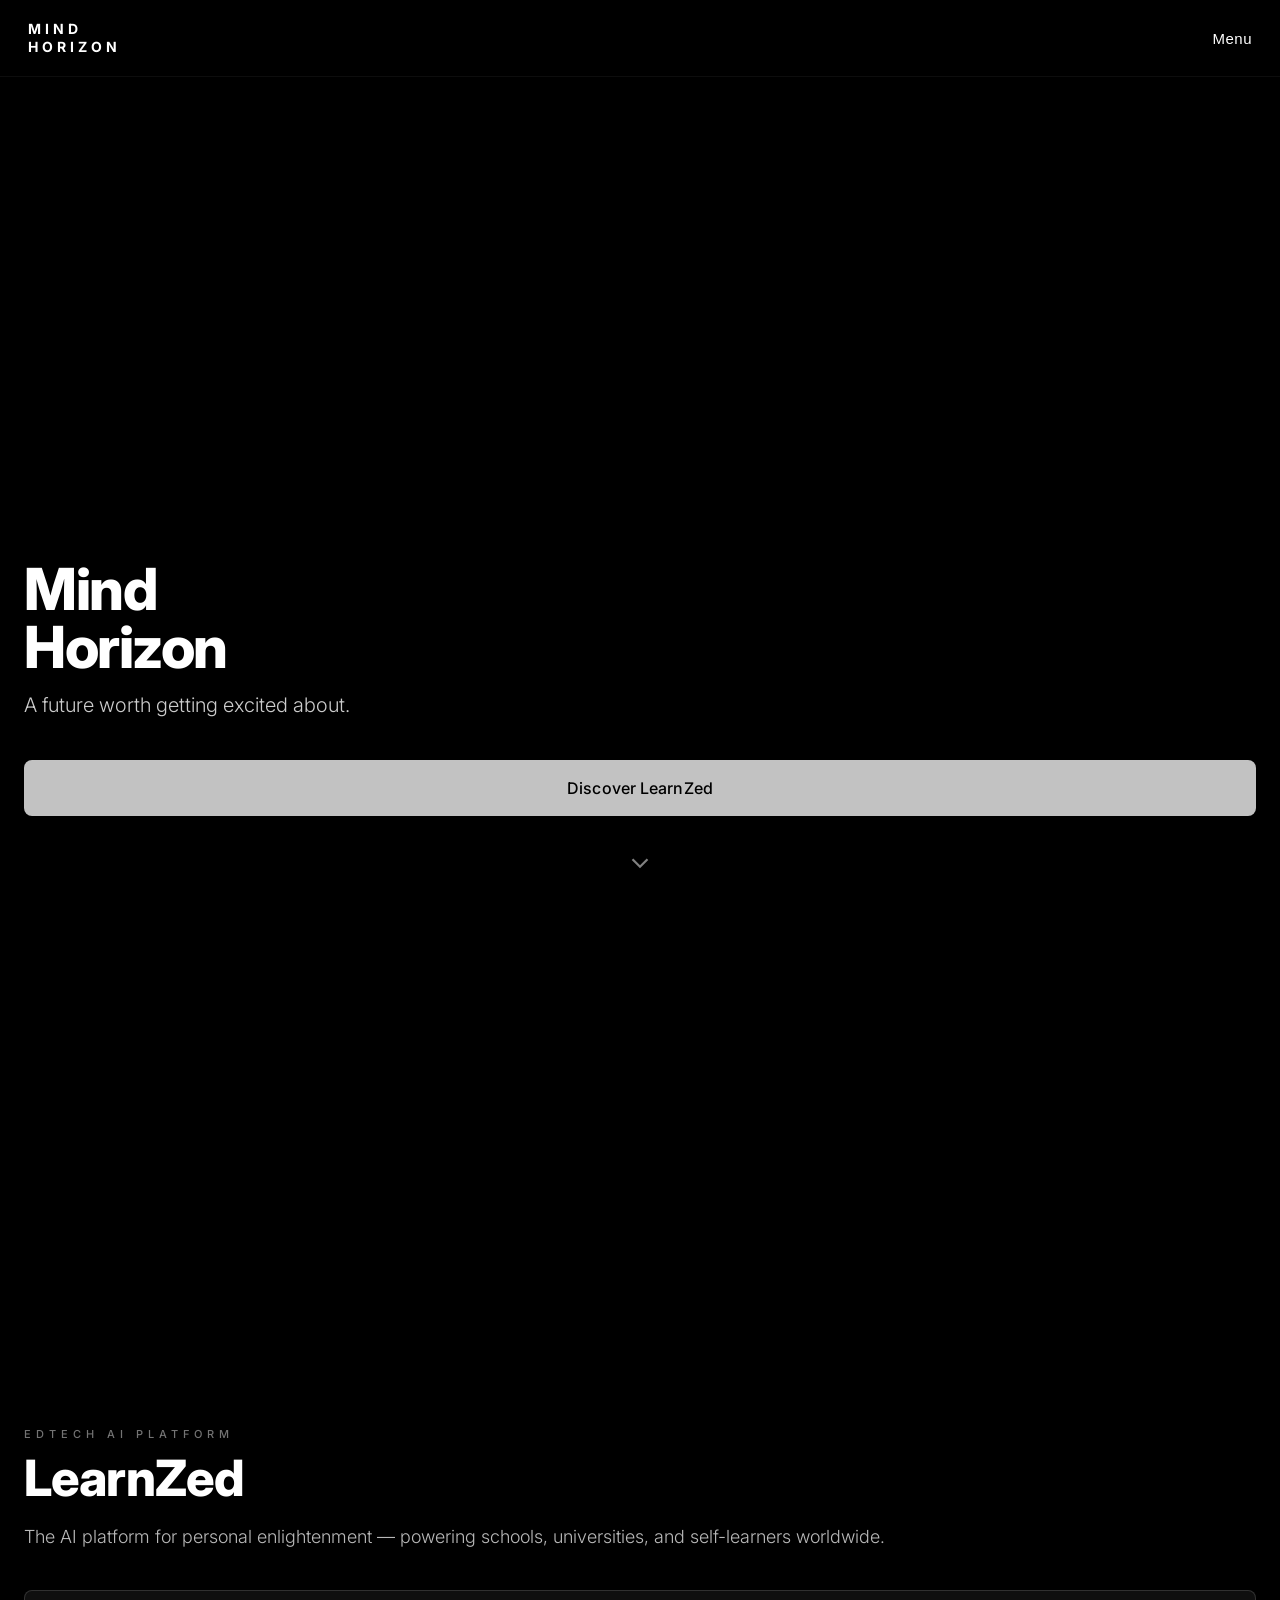
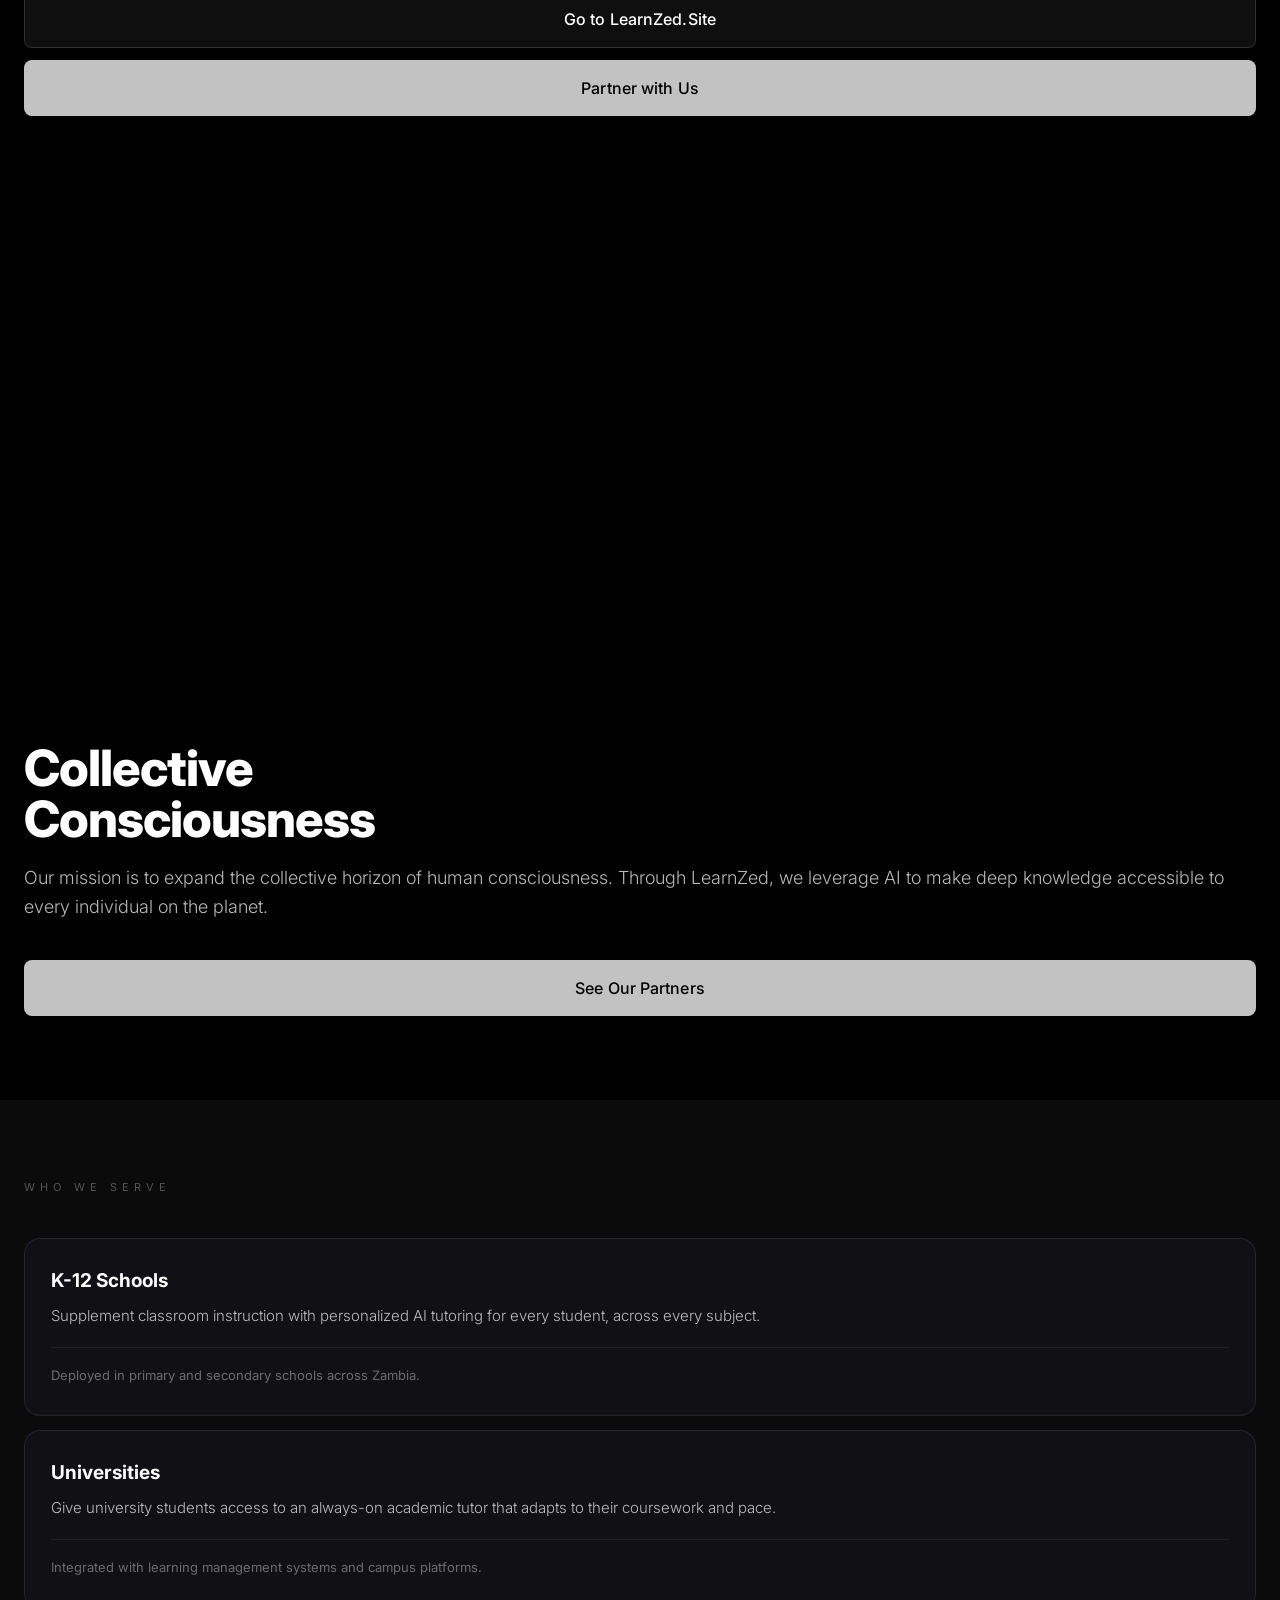
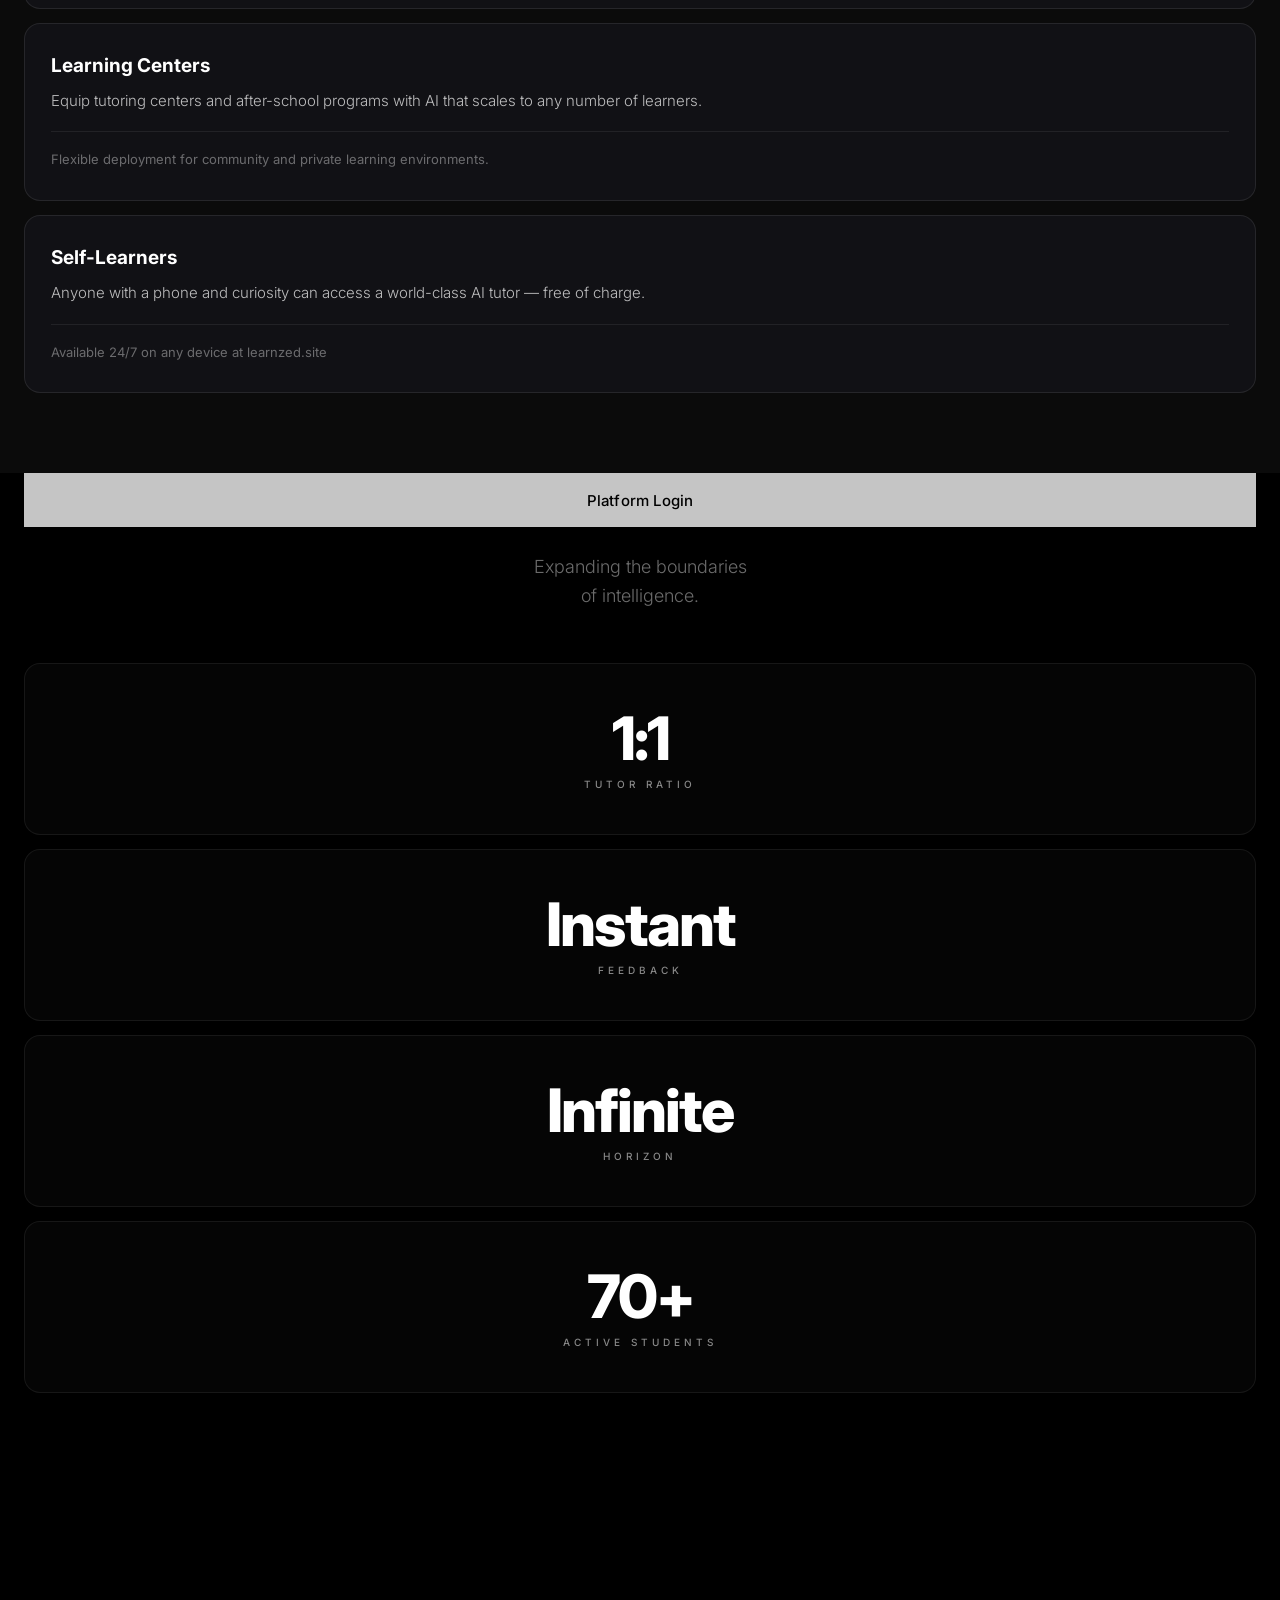
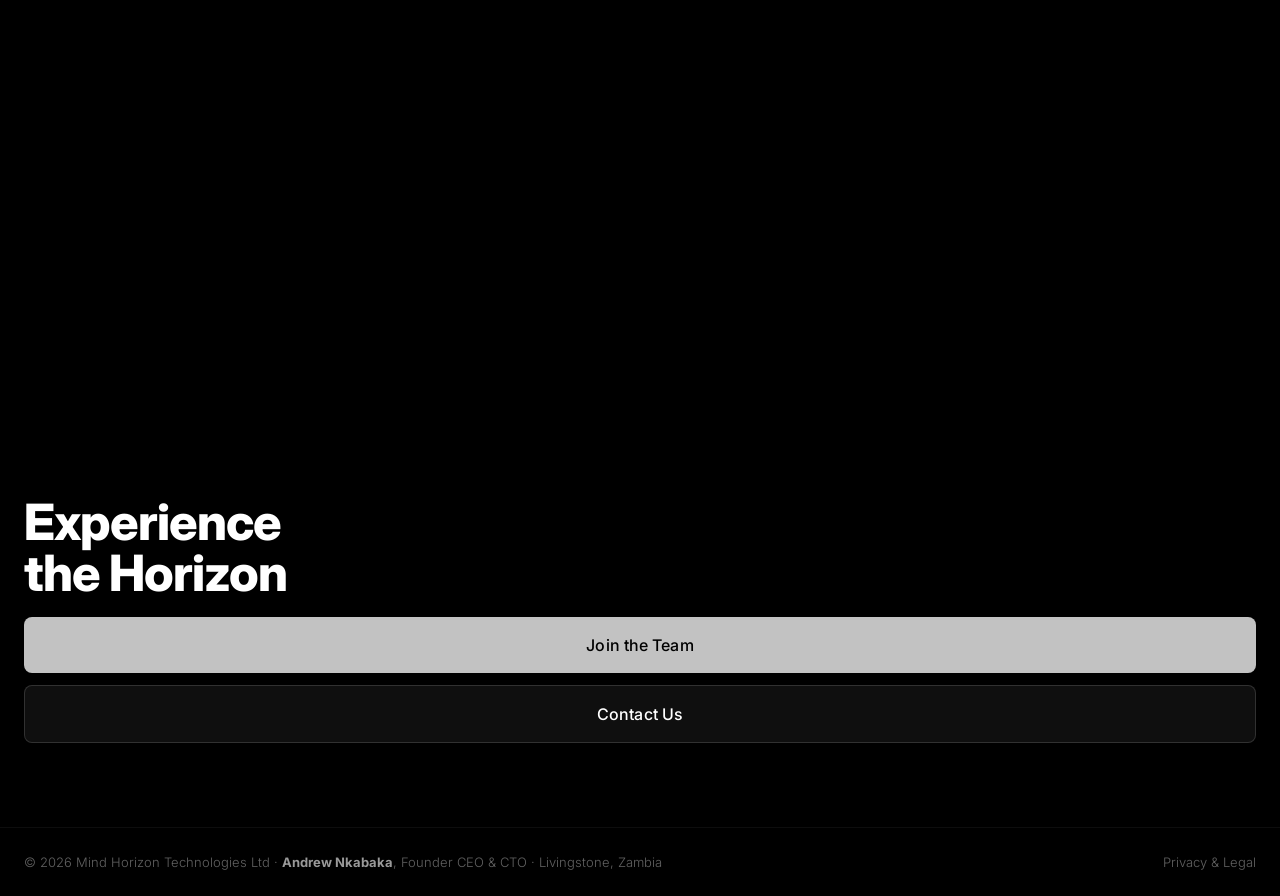
==== commit 71698442: "Rename index-3.html to index.html" ====
--- a/index.html
+++ b/index.html
@@ -3,7 +3,17 @@
 <head>
 <meta charset="UTF-8">
 <meta name="viewport" content="width=device-width, initial-scale=1.0">
-<title>Mind Horizon</title>
+<title>Mind Horizon Technologies Ltd — AI EdTech | Zambia</title>
+<meta name="description" content="Mind Horizon Technologies Ltd is a Zambian AI EdTech company founded by Andrew Nkabaka. Our flagship product LearnZed is a free AI study companion for Zambian students.">
+<meta name="author" content="Andrew Nkabaka">
+  <!-- PWA -->
+  <meta name="theme-color" content="#000000">
+  <meta name="apple-mobile-web-app-capable" content="yes">
+  <meta name="apple-mobile-web-app-status-bar-style" content="black">
+  <meta name="apple-mobile-web-app-title" content="Mind Horizon">
+  <meta name="mobile-web-app-capable" content="yes">
+  <link rel="manifest" href="manifest.json">
+  <link rel="apple-touch-icon" href="icon.png">
 <link href="https://fonts.googleapis.com/css2?family=Inter:wght@300;400;500;600;700;800;900&display=swap" rel="stylesheet">
 <style>
   *, *::before, *::after { margin: 0; padding: 0; box-sizing: border-box; }
@@ -635,7 +645,7 @@
         <div class="stat-lbl">Horizon</div>
       </div>
       <div class="stat-card up" style="margin-bottom:80px">
-        <div class="stat-num">50+</div>
+        <div class="stat-num">70+</div>
         <div class="stat-lbl">Active Students</div>
       </div>
     </div>
@@ -657,8 +667,7 @@
 
   <!-- FOOTER -->
   <footer>
-    <span>Mind Horizon Technologies LTD © 2026.
-Andrew Nkabaka Founder CEO and CTO </span>
+    <span>© 2026 Mind Horizon Technologies Ltd · <strong style="color:rgba(255,255,255,0.6)">Andrew Nkabaka</strong>, Founder CEO &amp; CTO · Livingstone, Zambia</span>
     <a href="#" onclick="showPage('privacy');return false;">Privacy &amp; Legal</a>
   </footer>
 
@@ -683,7 +692,7 @@
 
       <!-- Who We Are -->
       <h2 class="section-h2">Who We Are</h2>
-      <p class="section-body">Mind Horizon is an EdTech AI company founded in 2024 on a singular belief: that the next great leap for humanity is cognitive, not technological. We exist to make that leap possible for every person on earth.</p>
+      <p class="section-body">Mind Horizon is an EdTech AI company founded in Zambia on a singular belief: that the next great leap for humanity is cognitive, not technological. We exist to make that leap possible for every person on earth.</p>
       <p class="section-body">Our flagship product, LearnZed, is an AI-powered education platform that delivers personalized, adaptive learning through a proactive predictive AI companion. We believe knowledge is a right — not a privilege — and we are building the infrastructure to prove it.</p>
 
       <hr class="divider">
@@ -692,16 +701,12 @@
       <h2 class="section-h2">Our Story</h2>
       <div class="timeline">
         <div class="timeline-item">
-          <span class="timeline-year">2024</span>
-          <p class="timeline-text">Mind Horizon is founded. LearnZed begins development as the company's flagship EdTech AI platform.</p>
-        </div>
-        <div class="timeline-item">
           <span class="timeline-year">2025</span>
-          <p class="timeline-text">LearnZed is deployed in schools across Zambia — partnering with 50 institutions to bring 1:1 AI tutoring into classrooms.</p>
+          <p class="timeline-text">Mind Horizon is founded by Andrew Nkabaka. LearnZed begins development as the company's flagship AI EdTech platform.</p>
         </div>
         <div class="timeline-item">
           <span class="timeline-year">2026</span>
-          <p class="timeline-text">Mind Horizon continues to grow, deepening partnerships and expanding the reach of LearnZed to more learners.</p>
+          <p class="timeline-text">LearnZed goes live. The first school pilot launches in Lusaka in partnership with the Junior City Council, bringing AI tutoring into real classrooms.</p>
         </div>
       </div>
 
@@ -710,10 +715,10 @@
       <!-- By the Numbers -->
       <h2 class="section-h2">By the Numbers</h2>
       <div class="stat-grid">
-        <div class="stat-box"><div class="stat-box-num">2024</div><div class="stat-box-label">Founded</div></div>
-        <div class="stat-box"><div class="stat-box-num">50</div><div class="stat-box-label">Partner Schools</div></div>
+        <div class="stat-box"><div class="stat-box-num">2025</div><div class="stat-box-label">Founded</div></div>
+        <div class="stat-box"><div class="stat-box-num">70+</div><div class="stat-box-label">Active Students</div></div>
         <div class="stat-box"><div class="stat-box-num">Zambia</div><div class="stat-box-label">Country</div></div>
-        <div class="stat-box"><div class="stat-box-num">2</div><div class="stat-box-label">Years Operating</div></div>
+        <div class="stat-box"><div class="stat-box-num">Growing</div><div class="stat-box-label">Every Term</div></div>
       </div>
 
       <hr class="divider">
@@ -723,11 +728,11 @@
       <div class="team-grid">
         <div class="team-card">
           <div class="team-avatar">A</div>
-          <div class="team-name">Founder: Andrew Nkabaka </div>
+          <div class="team-name">Andrew Nkabaka</div>
           <div class="team-roles">
+            <span class="team-role-tag">Founder</span>
             <span class="team-role-tag">Chief Executive Officer</span>
             <span class="team-role-tag">Chief Technology Officer</span>
-            <span class="team-role-tag">Visionary</span>
           </div>
           <p class="team-desc">The driving force behind Mind Horizon — building the product, shaping the vision, and leading the company from the ground up.</p>
         </div>
@@ -887,15 +892,15 @@
       <div class="inner-hero-content">
         <p class="inner-eyebrow">Institutional Partnerships</p>
         <h1 class="inner-title">Partnering<br>with Schools</h1>
-        <p class="inner-subtitle">We work directly with schools to implement LearnZed — starting with 50 partner schools across Zambia, bringing 1:1 AI tutoring into real classrooms.</p>
+        <p class="inner-subtitle">We work directly with schools to implement LearnZed — actively piloting in Lusaka in partnership with the Junior City Council, bringing 1:1 AI tutoring into real classrooms.</p>
       </div>
     </div>
 
     <!-- Stats bar -->
     <div class="partners-stats-bar">
-      <div><div class="p-stat-val">50</div><div class="p-stat-label">Partner Schools</div></div>
+      <div><div class="p-stat-val">Active</div><div class="p-stat-label">School Pilot</div></div>
       <div><div class="p-stat-val">Zambia</div><div class="p-stat-label">Country</div></div>
-      <div><div class="p-stat-val">2024</div><div class="p-stat-label">Partnerships Since</div></div>
+      <div><div class="p-stat-val">2026</div><div class="p-stat-label">Partnerships Since</div></div>
       <div><div class="p-stat-val">Growing</div><div class="p-stat-label">Every Term</div></div>
     </div>
 
@@ -1212,5 +1217,15 @@
     });
   });
 </script>
+
+<script>
+  if ('serviceWorker' in navigator) {
+    window.addEventListener('load', () => {
+      navigator.serviceWorker.register('./sw.js')
+        .then(r => console.log('SW registered:', r.scope))
+        .catch(e => console.warn('SW failed:', e));
+    });
+  }
+</script>
 </body>
 </html>
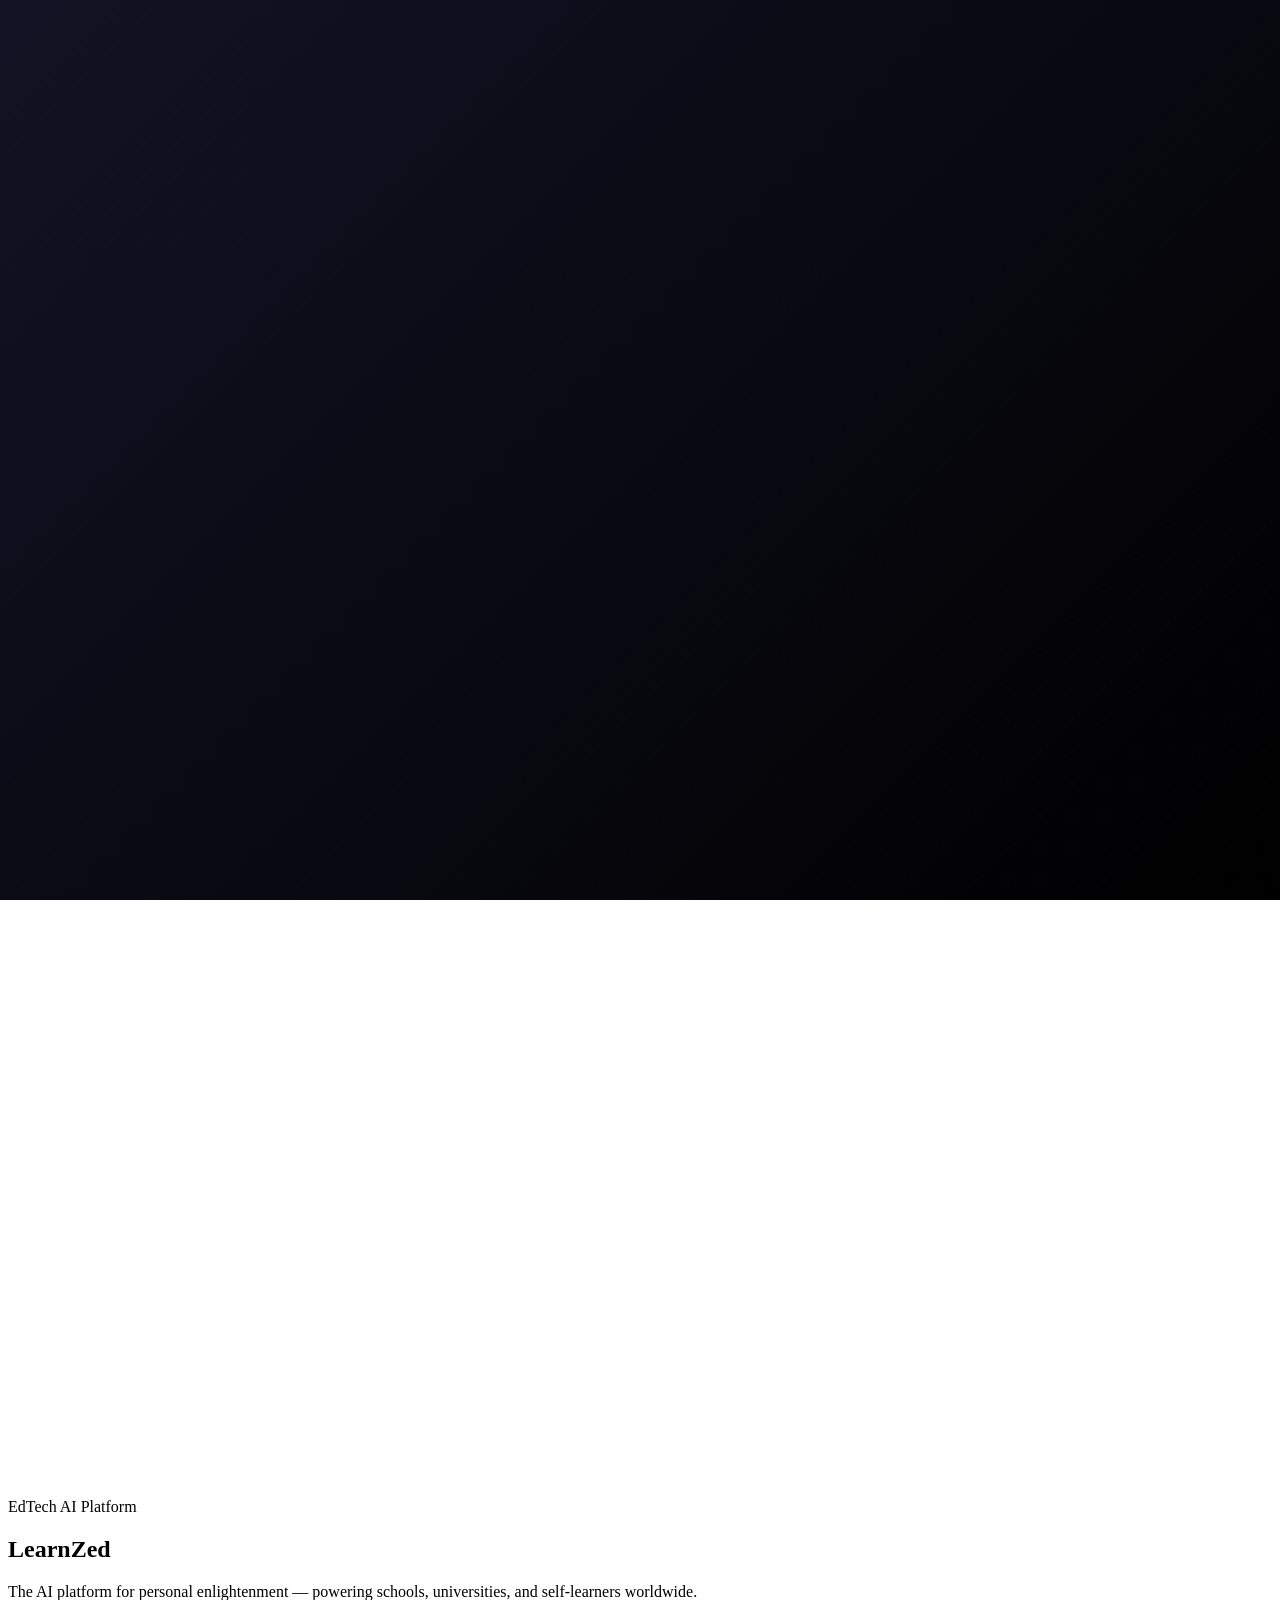
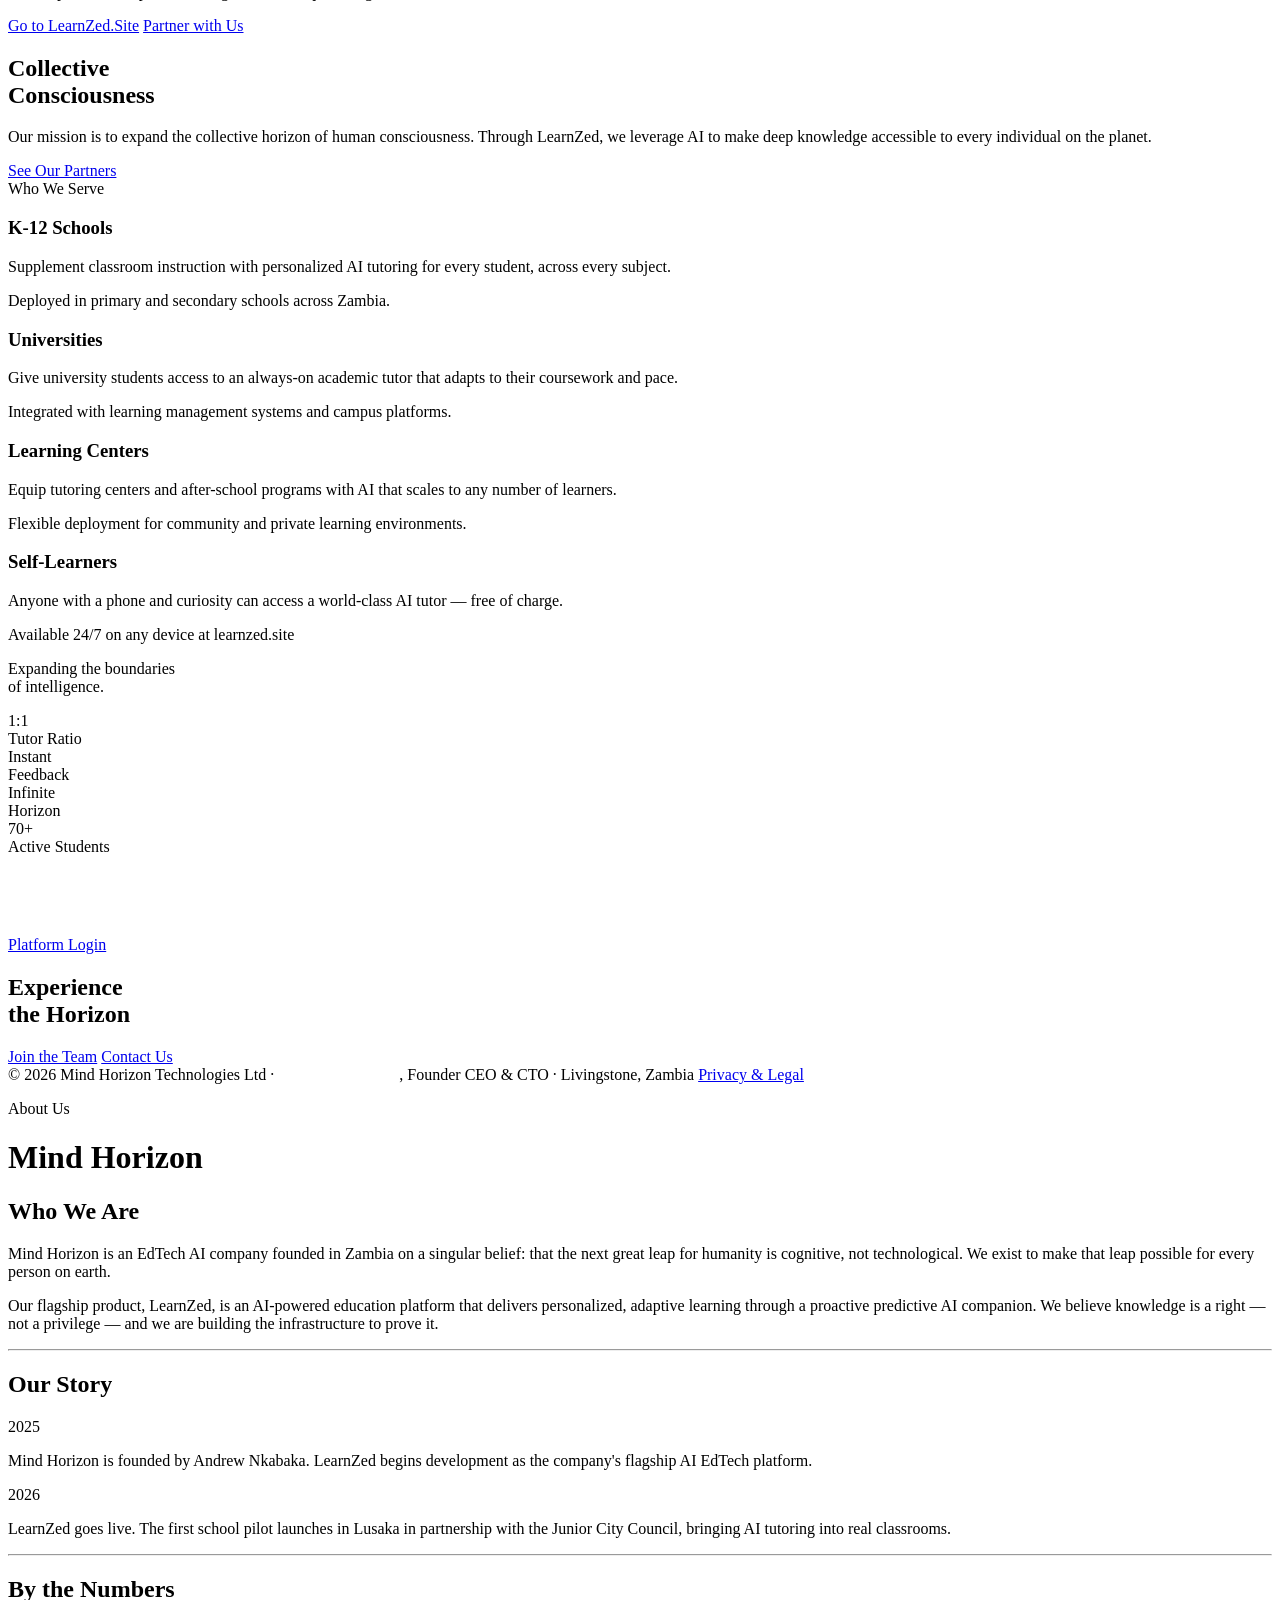
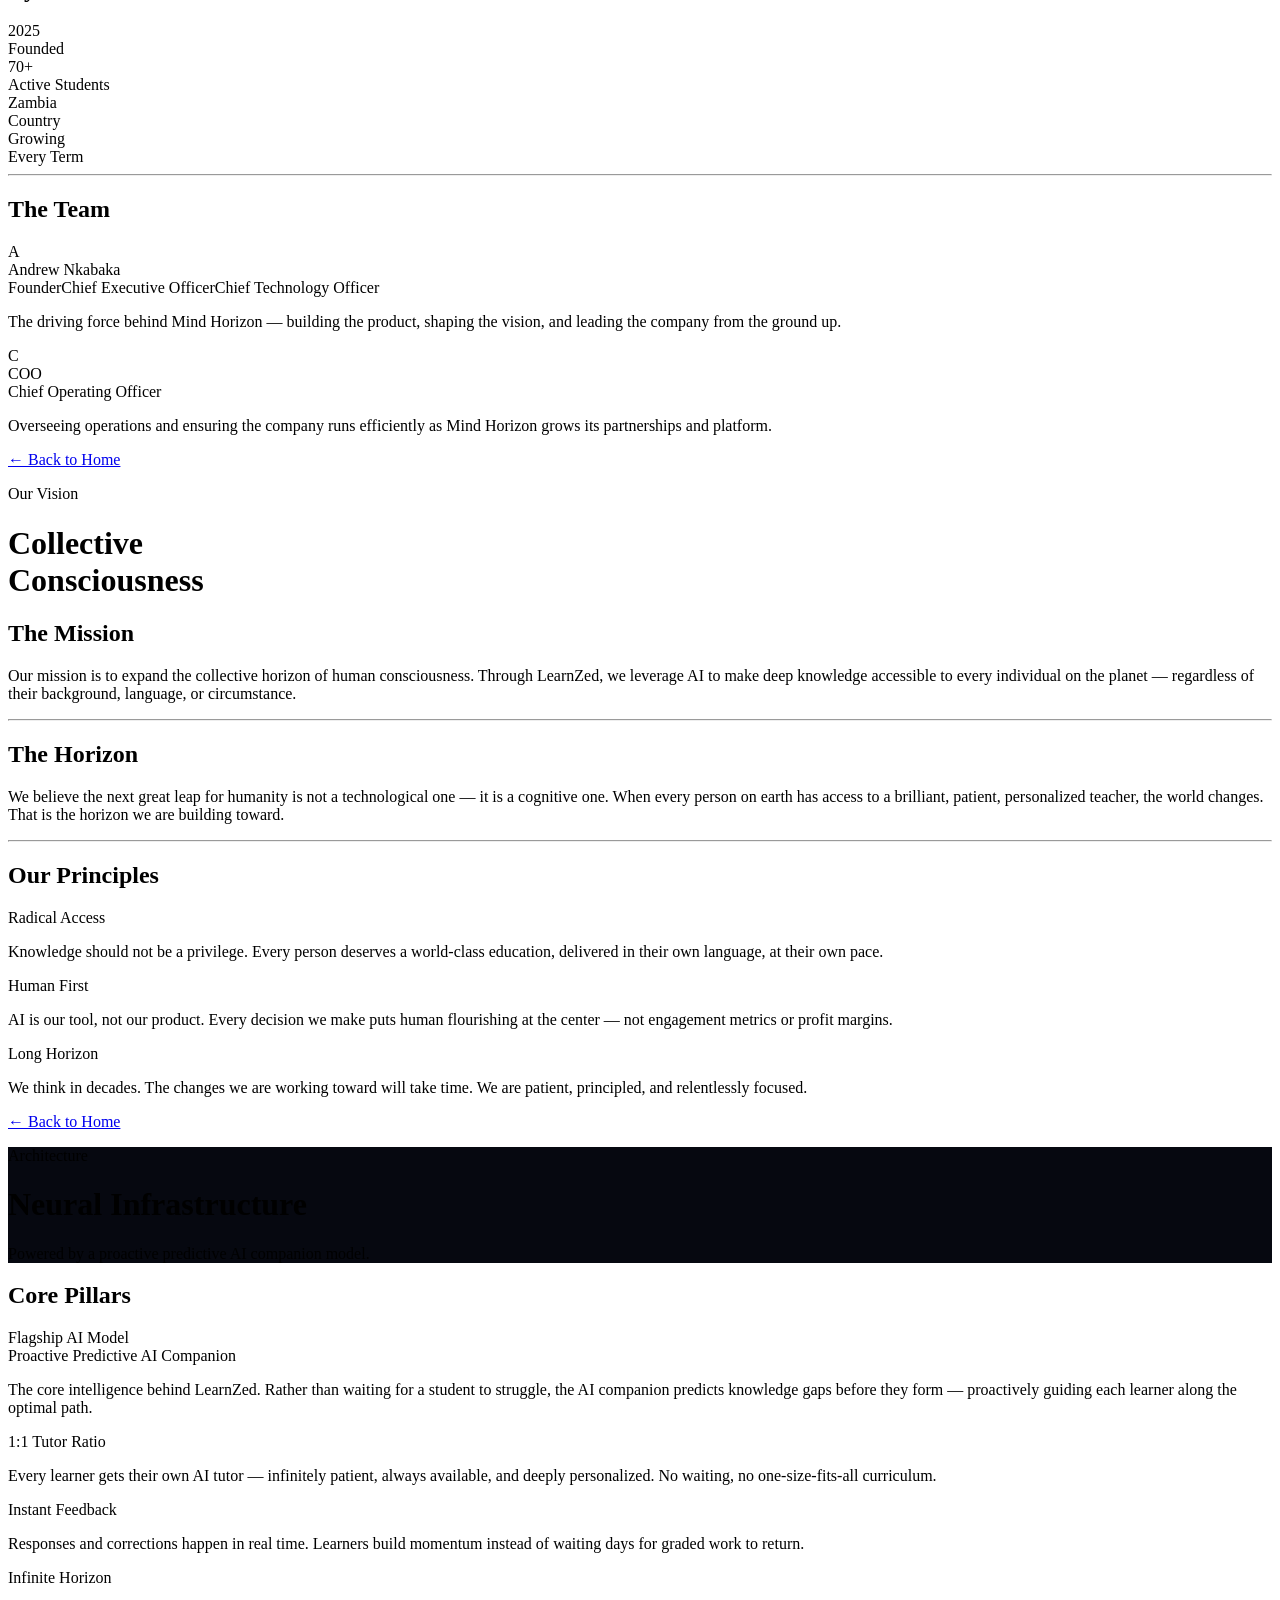
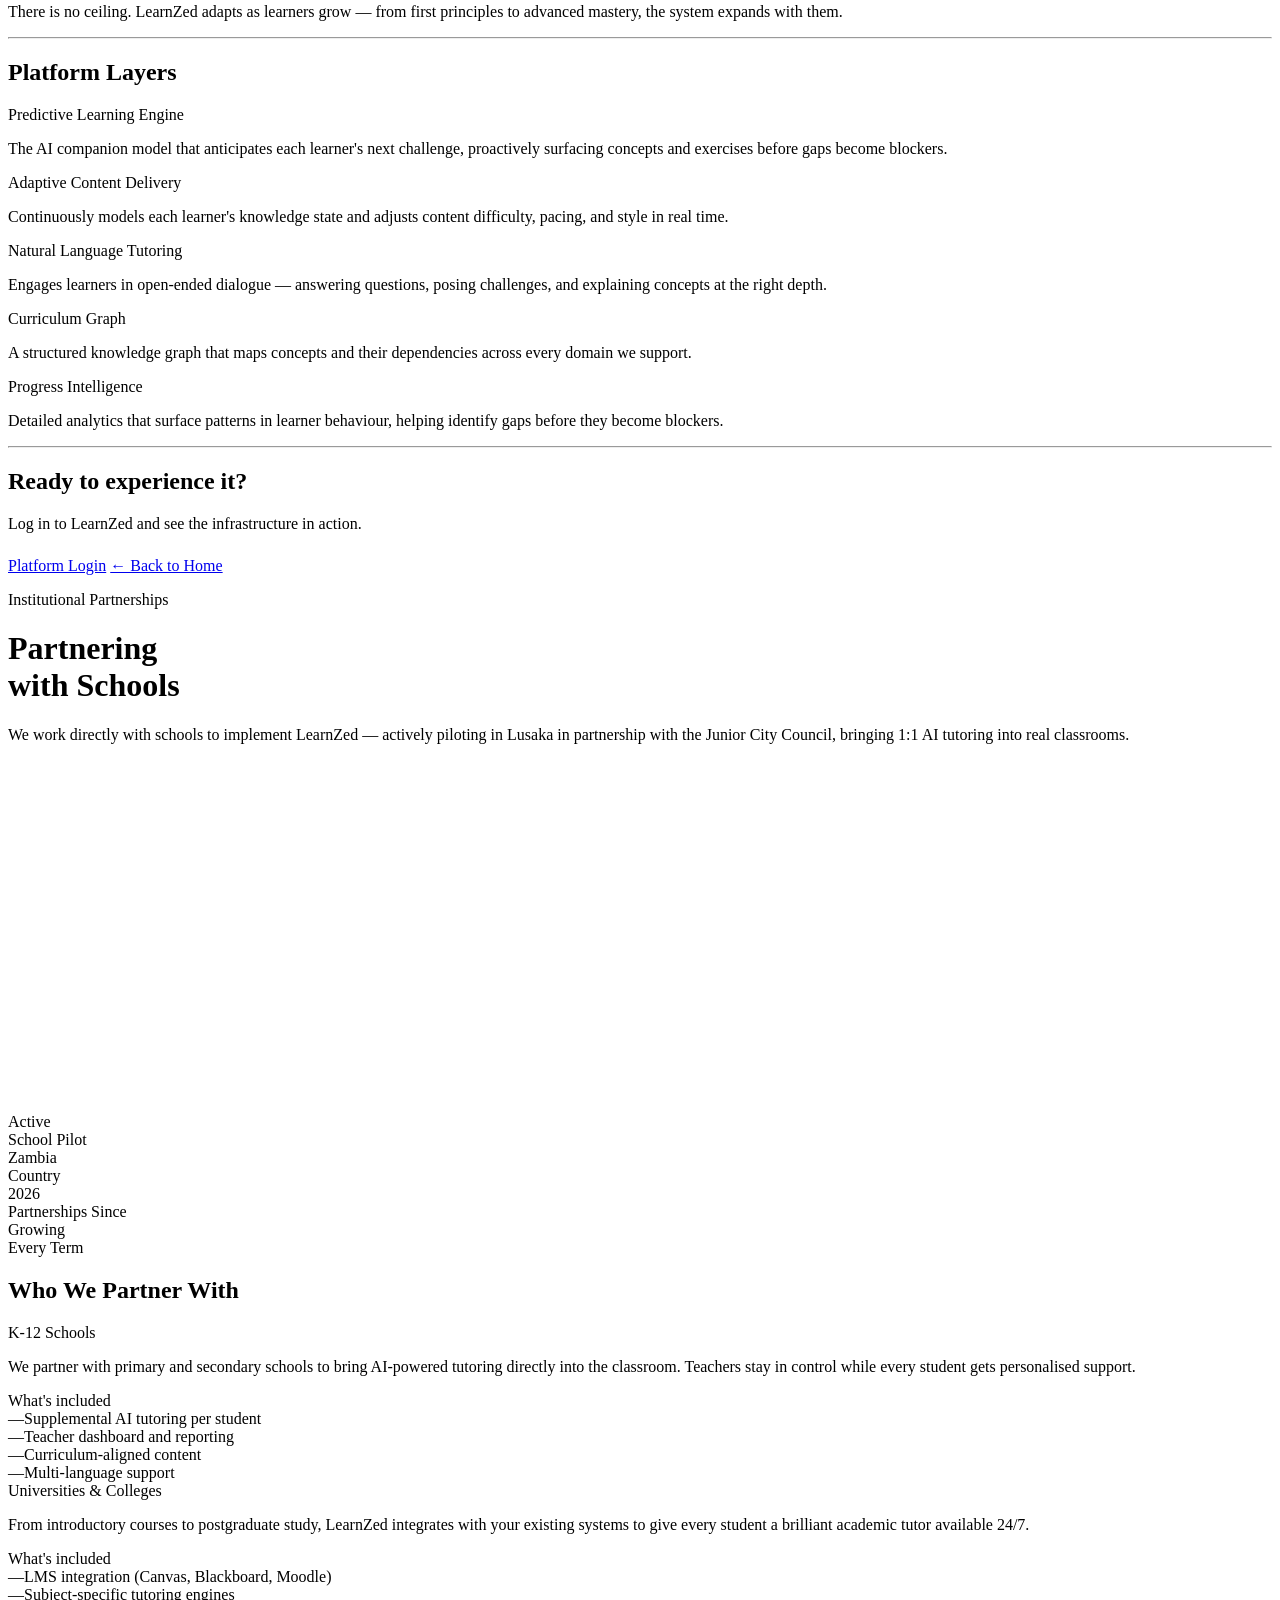
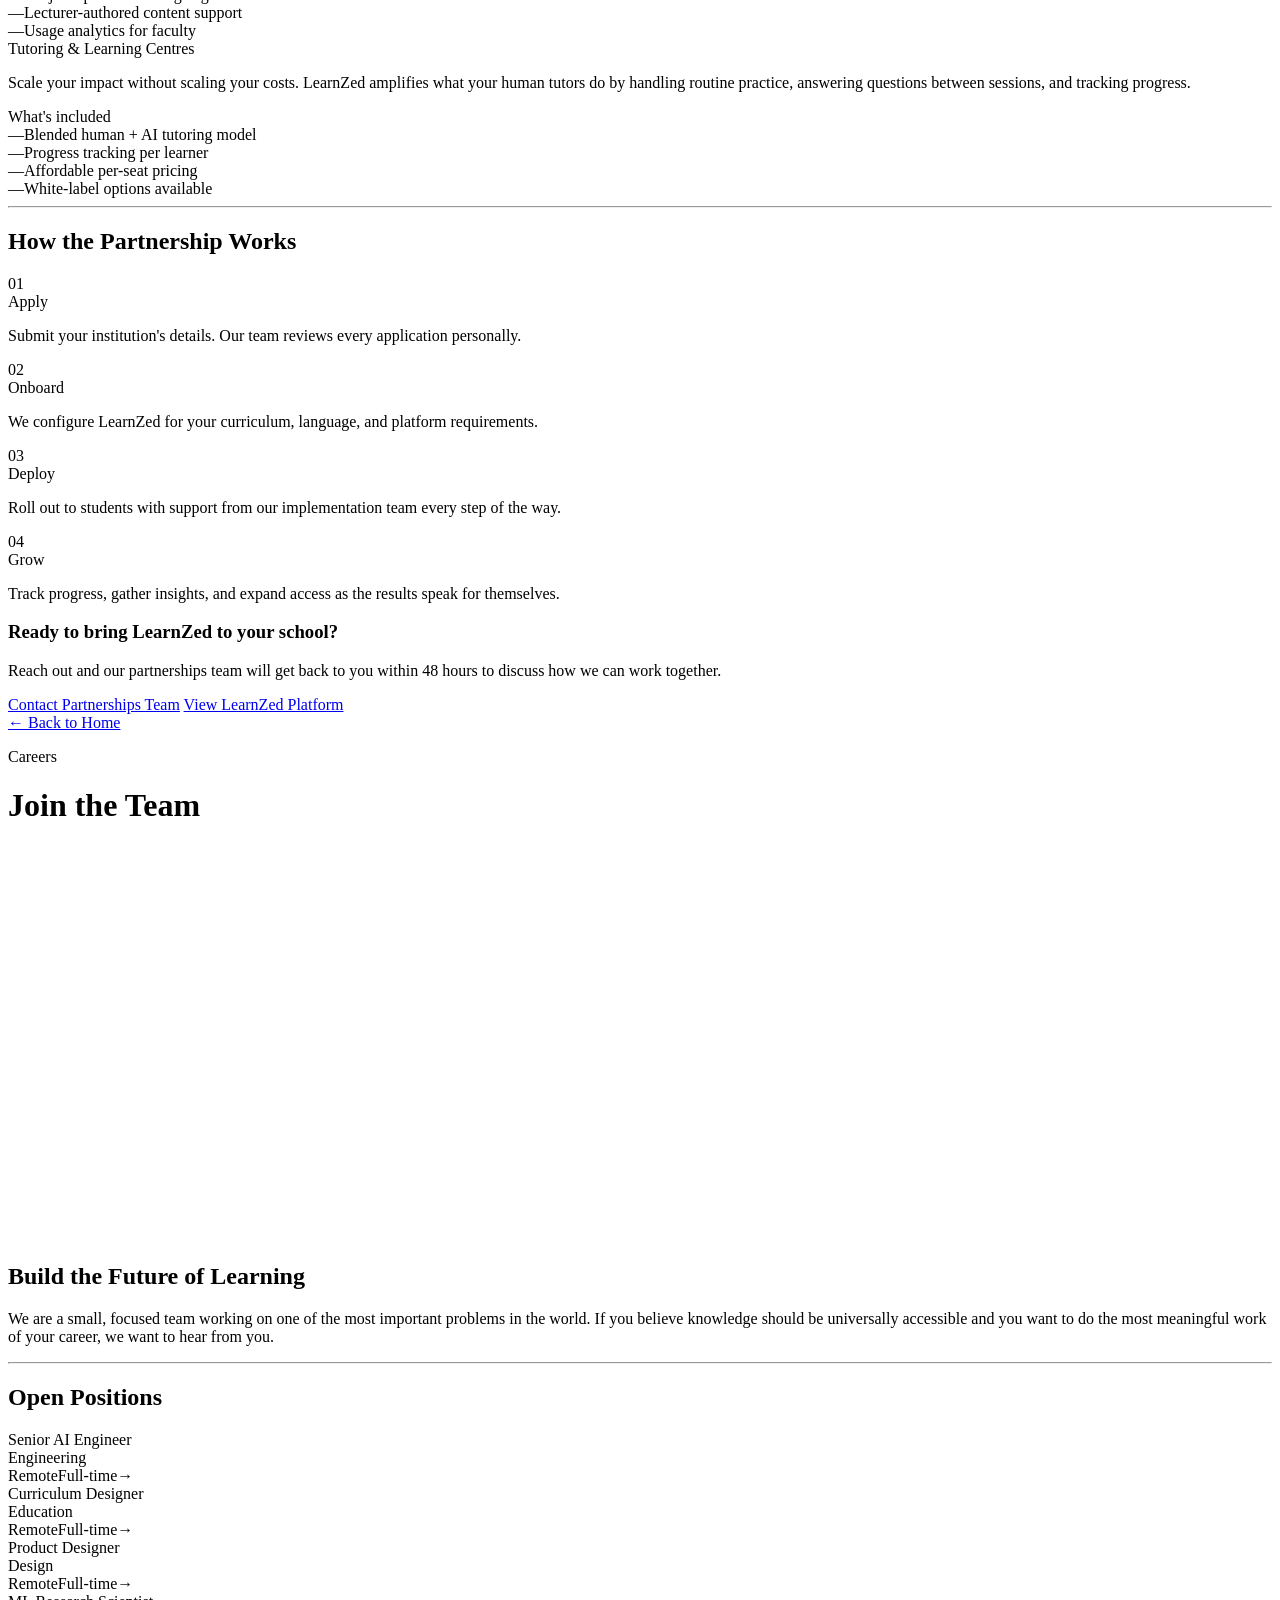
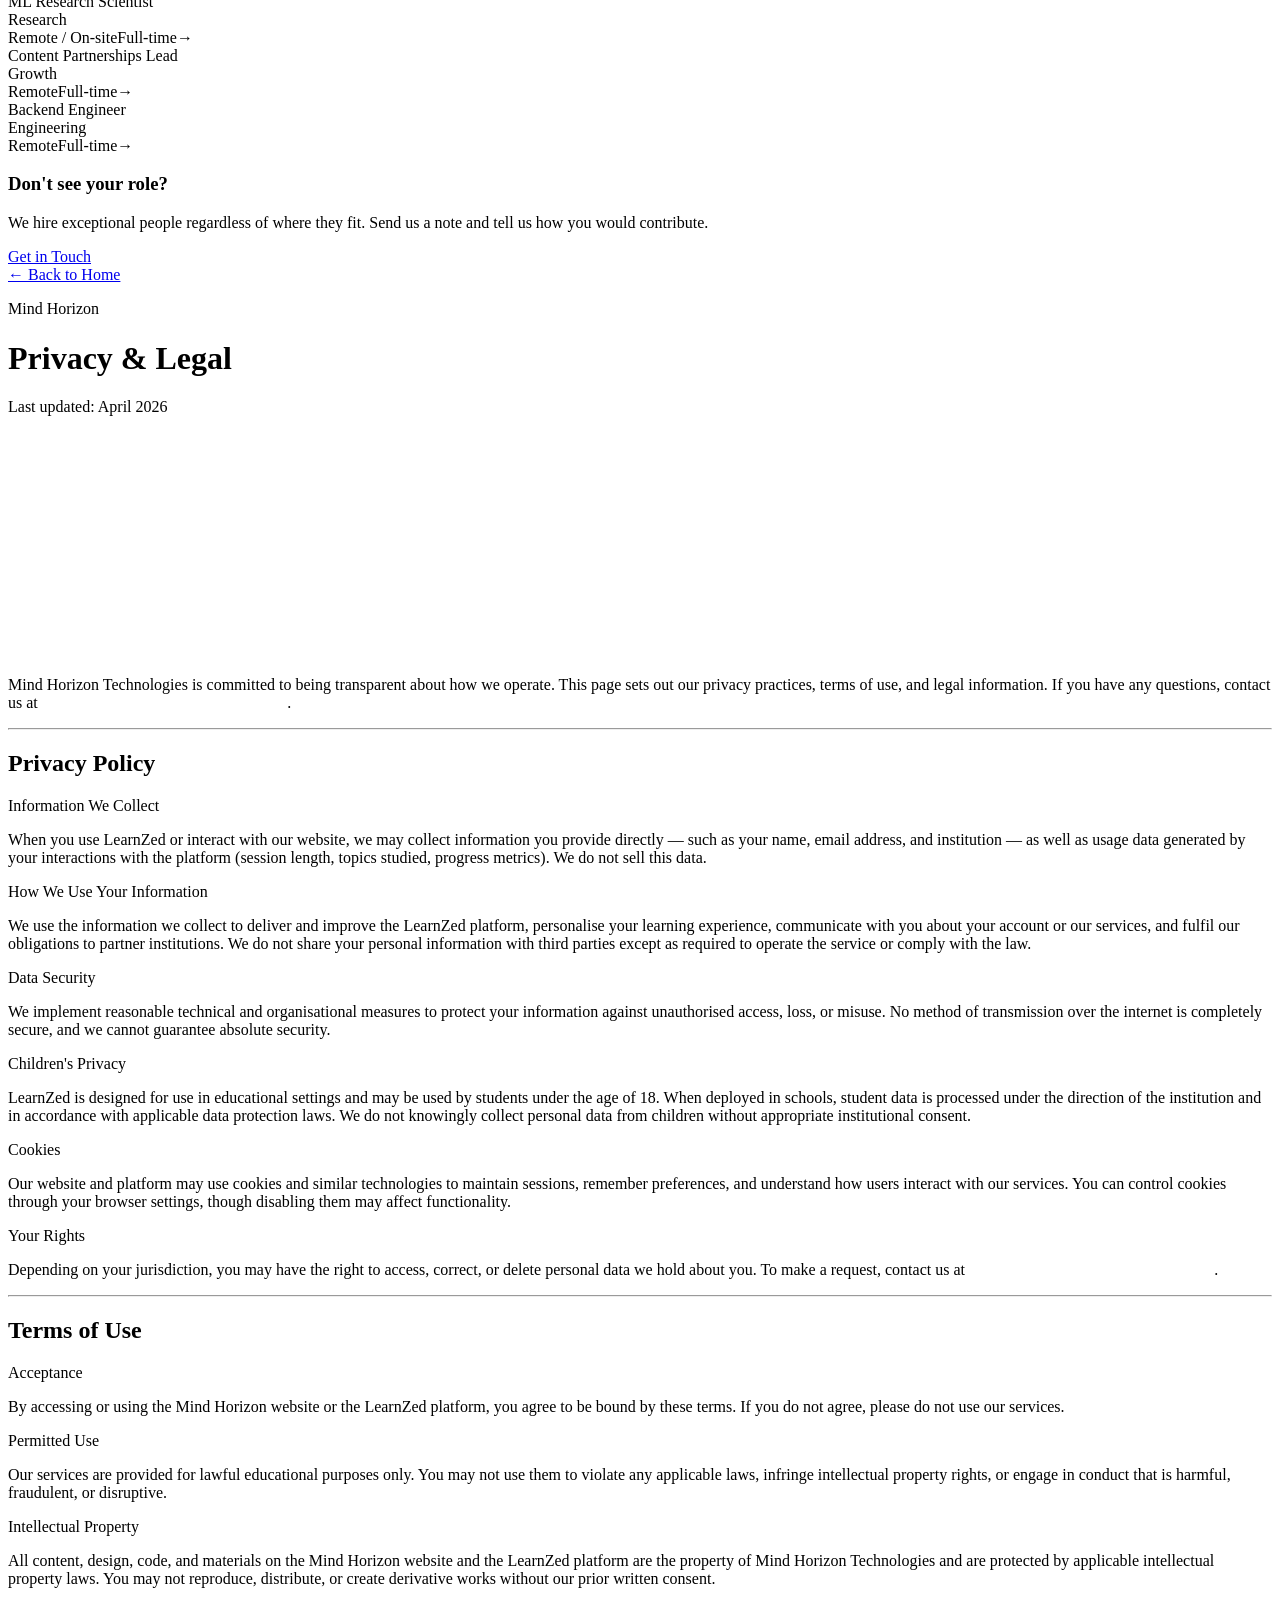
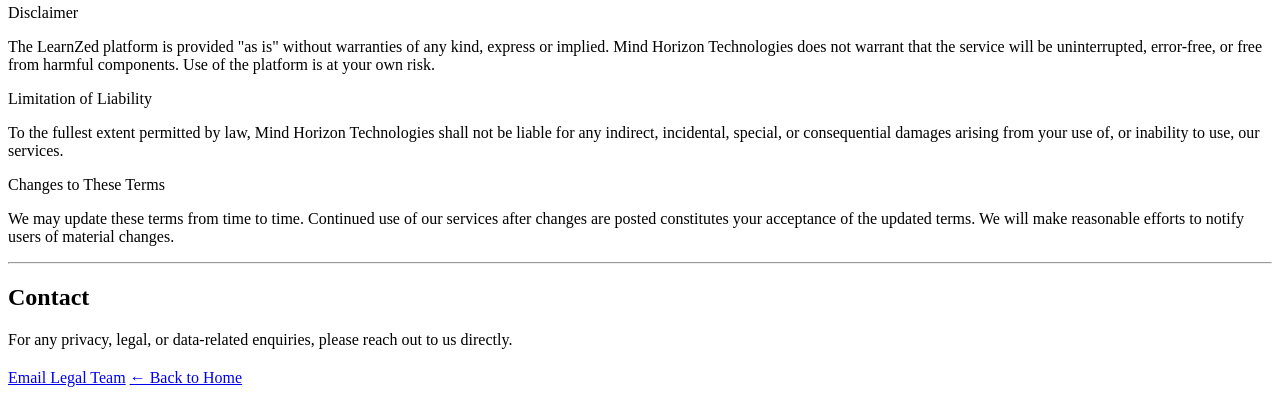
==== commit d05ee8bc: "Add files via upload" ====
--- a/index.html
+++ b/index.html
@@ -6,534 +6,68 @@
 <title>Mind Horizon Technologies Ltd — AI EdTech | Zambia</title>
 <meta name="description" content="Mind Horizon Technologies Ltd is a Zambian AI EdTech company founded by Andrew Nkabaka. Our flagship product LearnZed is a free AI study companion for Zambian students.">
 <meta name="author" content="Andrew Nkabaka">
-  <!-- PWA -->
-  <meta name="theme-color" content="#000000">
-  <meta name="apple-mobile-web-app-capable" content="yes">
-  <meta name="apple-mobile-web-app-status-bar-style" content="black">
-  <meta name="apple-mobile-web-app-title" content="Mind Horizon">
-  <meta name="mobile-web-app-capable" content="yes">
-  <link rel="manifest" href="manifest.json">
-  <link rel="apple-touch-icon" href="icon.png">
+
+<!-- PWA -->
+<meta name="theme-color" content="#000000">
+<meta name="apple-mobile-web-app-capable" content="yes">
+<meta name="apple-mobile-web-app-status-bar-style" content="black">
+<meta name="apple-mobile-web-app-title" content="Mind Horizon">
+<meta name="mobile-web-app-capable" content="yes">
+<link rel="manifest" href="manifest.json">
+<link rel="apple-touch-icon" href="icon.png">
 <link href="https://fonts.googleapis.com/css2?family=Inter:wght@300;400;500;600;700;800;900&display=swap" rel="stylesheet">
-<style>
-  *, *::before, *::after { margin: 0; padding: 0; box-sizing: border-box; }
-
-  :root {
-    --black: #000000;
-    --dark: #0d0d0d;
-    --card: #141418;
-    --card-border: rgba(255,255,255,0.1);
-    --white: #ffffff;
-    --grey: #888888;
-  }
-
-  html { scroll-behavior: smooth; }
-  body {
-    font-family: 'Inter', sans-serif;
-    background: var(--black);
-    color: var(--white);
-    overflow-x: hidden;
-  }
-
-  /* NAV */
-  nav {
-    position: fixed; top: 0; left: 0; right: 0; z-index: 1000;
-    padding: 20px 28px;
-    display: flex; justify-content: space-between; align-items: center;
-    background: rgba(0,0,0,0.88);
-    backdrop-filter: blur(14px);
-    border-bottom: 1px solid rgba(255,255,255,0.05);
-  }
-  .nav-logo {
-    font-size: 14px; font-weight: 700; letter-spacing: 4px;
-    color: var(--white); text-decoration: none; line-height: 1.3; text-transform: uppercase;
-  }
-  .nav-menu-btn {
-    font-size: 15px; font-weight: 400; color: var(--white);
-    background: none; border: none; cursor: pointer; letter-spacing: 0.5px;
-    transition: opacity 0.2s;
-  }
-  .nav-menu-btn:hover { opacity: 0.6; }
-
-  /* DRAWER */
-  .overlay {
-    position: fixed; inset: 0; background: rgba(0,0,0,0.7);
-    z-index: 1999; opacity: 0; pointer-events: none; transition: opacity 0.35s;
-  }
-  .overlay.open { opacity: 1; pointer-events: all; }
-  .drawer {
-    position: fixed; top: 0; right: -100%; width: 260px; height: 100vh;
-    background: #0a0a0a; border-left: 1px solid rgba(255,255,255,0.08);
-    z-index: 2000; padding: 72px 36px 40px;
-    display: flex; flex-direction: column; gap: 4px;
-    transition: right 0.38s cubic-bezier(0.4,0,0.2,1);
-  }
-  .drawer.open { right: 0; }
-  .drawer-close {
-    position: absolute; top: 22px; right: 22px;
-    background: none; border: none; color: var(--white);
-    font-size: 22px; cursor: pointer; opacity: 0.5; transition: opacity 0.2s;
-  }
-  .drawer-close:hover { opacity: 1; }
-  .drawer a {
-    display: block; padding: 15px 0;
-    color: var(--white); text-decoration: none;
-    font-size: 20px; font-weight: 300;
-    border-bottom: 1px solid rgba(255,255,255,0.06);
-    transition: opacity 0.2s;
-  }
-  .drawer a:hover { opacity: 0.5; }
-
-  /* PAGE SYSTEM */
-  .page { display: none; }
-  .page.active { display: block; }
-
-  /* FULL-SCREEN SECTIONS */
-  .full-section {
-    min-height: 100vh; position: relative;
-    display: flex; flex-direction: column; justify-content: flex-end;
-    padding-bottom: 72px; overflow: hidden;
-  }
-  .bg {
-    position: absolute; inset: 0;
-    background-size: cover; background-position: center; background-repeat: no-repeat;
-  }
-  .overlay-grad {
-    position: absolute; inset: 0;
-    background: linear-gradient(to top, rgba(0,0,0,0.92) 0%, rgba(0,0,0,0.4) 45%, rgba(0,0,0,0.1) 100%);
-  }
-  .content {
-    position: relative; z-index: 2; padding: 0 24px; width: 100%;
-  }
-
-  /* HERO */
-  #hero .bg { background-image: url('https://images.unsplash.com/photo-1462331940025-496dfbfc7564?auto=format&fit=crop&q=80&w=1400'); }
-
-  .hero-title {
-    font-size: 58px; font-weight: 800; line-height: 1.0;
-    letter-spacing: -1.5px; margin-bottom: 14px;
-  }
-  .hero-sub {
-    font-size: 20px; font-weight: 300;
-    color: rgba(255,255,255,0.8); line-height: 1.5;
-    margin-bottom: 40px; max-width: 380px;
-  }
-  .chevron {
-    position: absolute; bottom: 18px; left: 50%; transform: translateX(-50%);
-    z-index: 2; opacity: 0.5; animation: bounce 2.2s infinite;
-  }
-  .chevron svg { width: 30px; height: 30px; }
-  @keyframes bounce {
-    0%,100%{transform:translateX(-50%) translateY(0)}
-    50%{transform:translateX(-50%) translateY(7px)}
-  }
-
-  /* LEARNZED */
-  #learnzed .bg {
-    background-image: url('https://images.unsplash.com/photo-1559757148-5c350d0d3c56?w=1400&q=85');
-    filter: brightness(0.45);
-  }
-  #learnzed .overlay-grad {
-    background: linear-gradient(to top, rgba(0,0,0,0.95) 0%, rgba(0,0,0,0.55) 45%, rgba(0,0,0,0.15) 100%);
-  }
-
-  /* CONSCIOUSNESS */
-  #consciousness .bg { background-image: url('https://images.unsplash.com/photo-1419242902214-272b3f66ee7a?w=1400&q=85'); }
-
-  /* BUTTONS */
-  .btn-l {
-    display: block; width: 100%; padding: 18px 24px;
-    background: rgba(215,215,215,0.9); color: #000;
-    font-size: 16px; font-weight: 500; text-align: center;
-    text-decoration: none; border-radius: 8px; border: none;
-    cursor: pointer; margin-bottom: 12px;
-    transition: background 0.2s, transform 0.15s; letter-spacing: 0.1px;
-  }
-  .btn-l:hover { background: #fff; transform: scale(1.01); }
-  .btn-d {
-    display: block; width: 100%; padding: 18px 24px;
-    background: rgba(18,18,18,0.88); color: #fff;
-    font-size: 16px; font-weight: 500; text-align: center;
-    text-decoration: none; border-radius: 8px;
-    border: 1px solid rgba(255,255,255,0.14);
-    cursor: pointer; margin-bottom: 12px;
-    transition: background 0.2s, transform 0.15s; letter-spacing: 0.1px;
-  }
-  .btn-d:hover { background: rgba(35,35,35,0.95); transform: scale(1.01); }
-
-  .eyebrow {
-    font-size: 11px; letter-spacing: 5px; font-weight: 500;
-    color: rgba(255,255,255,0.45); text-transform: uppercase; margin-bottom: 12px;
-  }
-  .sec-title {
-    font-size: 50px; font-weight: 800; line-height: 1.02;
-    letter-spacing: -1px; margin-bottom: 18px;
-  }
-  .sec-body {
-    font-size: 18px; font-weight: 300;
-    color: rgba(255,255,255,0.72); line-height: 1.65; margin-bottom: 38px;
-  }
-
-  /* WHO WE SERVE */
-  #serve {
-    background: #0b0b0b; padding: 80px 24px 80px; min-height: auto;
-  }
-  .serve-top {
-    font-size: 11px; letter-spacing: 5px; color: rgba(255,255,255,0.3);
-    text-transform: uppercase; margin-bottom: 44px; display: block;
-  }
-  .cards { display: flex; flex-direction: column; gap: 14px; }
-  .card {
-    background: #111115; border: 1px solid rgba(255,255,255,0.09);
-    border-radius: 16px; padding: 30px 26px;
-    transition: border-color 0.3s, background 0.3s;
-  }
-  .card:hover { border-color: rgba(255,255,255,0.22); background: #141418; }
-  .card h3 { font-size: 19px; font-weight: 700; margin-bottom: 12px; }
-  .card .main-text {
-    font-size: 15px; font-weight: 300; color: rgba(255,255,255,0.72);
-    line-height: 1.65; margin-bottom: 18px; padding-bottom: 18px;
-    border-bottom: 1px solid rgba(255,255,255,0.07);
-  }
-  .card .sub-text {
-    font-size: 13px; font-weight: 400; color: rgba(255,255,255,0.38); line-height: 1.5;
-  }
-
-  /* STATS */
-  #stats { background: #000; padding: 0 24px 0; min-height: auto; }
-  .stats-intro {
-    padding-top: 80px; padding-bottom: 52px;
-    font-size: 18px; font-weight: 300;
-    color: rgba(255,255,255,0.42); text-align: center; line-height: 1.6;
-  }
-  .stat-cards { display: flex; flex-direction: column; gap: 14px; margin-bottom: 0; }
-  .stat-card {
-    background: rgba(255,255,255,0.02); border: 1px solid rgba(255,255,255,0.07);
-    border-radius: 16px; padding: 44px 24px; text-align: center;
-    transition: border-color 0.3s, background 0.3s;
-  }
-  .stat-card:hover { border-color: rgba(255,255,255,0.18); background: rgba(255,255,255,0.04); }
-  .stat-num {
-    font-size: 60px; font-weight: 800; letter-spacing: -2px;
-    line-height: 1; margin-bottom: 10px;
-  }
-  .stat-lbl {
-    font-size: 10px; letter-spacing: 4px; color: var(--grey);
-    text-transform: uppercase; font-weight: 500;
-  }
-  .sticky-bar {
-    position: sticky; bottom: 0;
-    background: rgba(210,210,210,0.94);
-    backdrop-filter: blur(12px);
-    padding: 17px 24px; text-align: center; z-index: 100;
-  }
-  .sticky-bar a {
-    color: #000; font-size: 15px; font-weight: 500;
-    text-decoration: none; letter-spacing: 0.2px;
-  }
-
-  /* CTA */
-  #cta .bg {
-    background-image: url('https://images.unsplash.com/photo-1446776811953-b23d57bd21aa?w=1400&q=85');
-    background-position: center 30%;
-  }
-
-  /* FOOTER */
-  footer {
-    background: #000; padding: 26px 24px;
-    display: flex; justify-content: space-between; align-items: center;
-    border-top: 1px solid rgba(255,255,255,0.05);
-  }
-  footer span { font-size: 13px; color: rgba(255,255,255,0.38); font-weight: 300; }
-  footer a {
-    font-size: 13px; color: rgba(255,255,255,0.38);
-    text-decoration: none; font-weight: 300; transition: color 0.2s;
-  }
-  footer a:hover { color: var(--white); }
-
-  /* ANIMATIONS */
-  .up {
-    opacity: 0; transform: translateY(28px);
-    transition: opacity 0.65s ease, transform 0.65s ease;
-  }
-  .up.in { opacity: 1; transform: translateY(0); }
-  .up:nth-child(2){transition-delay:0.08s}
-  .up:nth-child(3){transition-delay:0.16s}
-  .up:nth-child(4){transition-delay:0.24s}
-  .up:nth-child(5){transition-delay:0.32s}
-
-  /* ===================== INNER PAGES ===================== */
-  .inner-page {
-    padding-top: 80px;
-    min-height: 100vh;
-    background: #000;
-  }
-
-  /* Inner hero */
-  .inner-hero {
-    position: relative; height: 60vh; min-height: 340px;
-    display: flex; align-items: flex-end; overflow: hidden;
-  }
-  .inner-hero .bg {
-    position: absolute; inset: 0;
-    background-size: cover; background-position: center;
-  }
-  .inner-hero .overlay-grad {
-    position: absolute; inset: 0;
-    background: linear-gradient(to top, rgba(0,0,0,0.92) 0%, rgba(0,0,0,0.5) 50%, rgba(0,0,0,0.1) 100%);
-  }
-  .inner-hero-content {
-    position: relative; z-index: 2;
-    padding: 0 24px 48px; width: 100%;
-  }
-  .inner-eyebrow {
-    font-size: 11px; letter-spacing: 5px; font-weight: 500;
-    color: rgba(255,255,255,0.45); text-transform: uppercase; margin-bottom: 12px;
-  }
-  .inner-title {
-    font-size: 48px; font-weight: 800; line-height: 1.02;
-    letter-spacing: -1.5px;
-  }
-  .inner-subtitle {
-    font-size: 17px; font-weight: 300;
-    color: rgba(255,255,255,0.5); margin-top: 12px; line-height: 1.6;
-  }
-
-  /* Inner content area */
-  .inner-content {
-    padding: 60px 24px 80px;
-  }
-
-  /* Section headings */
-  .section-h2 {
-    font-size: 22px; font-weight: 600; margin-bottom: 24px; color: #fff;
-  }
-  .section-body {
-    font-size: 17px; font-weight: 300;
-    color: rgba(255,255,255,0.65); line-height: 1.7; margin-bottom: 20px;
-  }
-  .divider {
-    border: none; border-top: 1px solid rgba(255,255,255,0.1);
-    margin: 48px 0;
-  }
-
-  /* Timeline */
-  .timeline { display: flex; flex-direction: column; gap: 24px; }
-  .timeline-item { display: flex; gap: 20px; }
-  .timeline-year {
-    font-size: 13px; font-weight: 600; color: rgba(255,255,255,0.38);
-    width: 44px; padding-top: 2px; flex-shrink: 0;
-  }
-  .timeline-text { font-size: 15px; font-weight: 300; color: rgba(255,255,255,0.65); line-height: 1.6; }
-
-  /* Stat grid */
-  .stat-grid { display: grid; grid-template-columns: 1fr 1fr; gap: 14px; }
-  .stat-box {
-    border: 1px solid rgba(255,255,255,0.1); border-radius: 18px;
-    padding: 24px 20px; background: rgba(255,255,255,0.03);
-  }
-  .stat-box-num { font-size: 28px; font-weight: 800; margin-bottom: 4px; }
-  .stat-box-label { font-size: 10px; letter-spacing: 4px; color: rgba(255,255,255,0.38); text-transform: uppercase; }
-
-  /* Team cards */
-  .team-grid { display: flex; flex-direction: column; gap: 16px; }
-  .team-card {
-    border: 1px solid rgba(255,255,255,0.1); border-radius: 20px;
-    padding: 28px 24px; background: rgba(255,255,255,0.02);
-  }
-  .team-avatar {
-    width: 44px; height: 44px; border-radius: 50%;
-    background: rgba(255,255,255,0.1);
-    display: flex; align-items: center; justify-content: center;
-    font-size: 18px; font-weight: 600; color: rgba(255,255,255,0.6);
-    margin-bottom: 16px;
-  }
-  .team-name { font-size: 17px; font-weight: 600; margin-bottom: 8px; }
-  .team-roles { display: flex; flex-wrap: wrap; gap: 8px; margin-bottom: 14px; }
-  .team-role-tag {
-    font-size: 11px; border: 1px solid rgba(255,255,255,0.15);
-    border-radius: 20px; padding: 4px 12px; color: rgba(255,255,255,0.55);
-  }
-  .team-desc { font-size: 13px; font-weight: 300; color: rgba(255,255,255,0.5); line-height: 1.6; }
-
-  /* Architecture pillars */
-  .pillar-featured {
-    border: 1px solid rgba(59,90,200,0.35); border-radius: 20px;
-    padding: 28px 24px; background: rgba(30,50,120,0.18); margin-bottom: 14px;
-  }
-  .pillar-badge {
-    font-size: 10px; font-weight: 600; letter-spacing: 4px;
-    text-transform: uppercase; color: rgba(120,160,255,0.8); margin-bottom: 10px;
-  }
-  .pillar-title { font-size: 18px; font-weight: 600; margin-bottom: 10px; }
-  .pillar-desc { font-size: 14px; font-weight: 300; color: rgba(255,255,255,0.55); line-height: 1.65; }
-  .pillar-card {
-    border: 1px solid rgba(255,255,255,0.09); border-radius: 20px;
-    padding: 24px 22px; background: rgba(255,255,255,0.02); margin-bottom: 14px;
-  }
-
-  /* Platform layers */
-  .layer-item {
-    border: 1px solid rgba(255,255,255,0.09); border-radius: 16px;
-    padding: 18px 20px; background: rgba(255,255,255,0.02);
-    margin-bottom: 10px; transition: background 0.2s;
-  }
-  .layer-item:hover { background: rgba(255,255,255,0.04); }
-  .layer-name { font-size: 15px; font-weight: 600; margin-bottom: 6px; }
-  .layer-detail { font-size: 13px; font-weight: 300; color: rgba(255,255,255,0.55); line-height: 1.6; }
-
-  /* Architecture dot-grid bg */
-  .arch-hero-bg {
-    background: #060810;
-    background-image: radial-gradient(circle, rgba(255,255,255,0.04) 1px, transparent 1px);
-    background-size: 40px 40px;
-  }
-
-  /* Careers */
-  .job-item {
-    border: 1px solid rgba(255,255,255,0.09); border-radius: 18px;
-    padding: 20px 22px; background: rgba(255,255,255,0.02);
-    margin-bottom: 10px; transition: background 0.2s, border-color 0.2s;
-    cursor: pointer;
-  }
-  .job-item:hover { background: rgba(255,255,255,0.05); border-color: rgba(255,255,255,0.2); }
-  .job-role { font-size: 16px; font-weight: 600; margin-bottom: 4px; }
-  .job-dept { font-size: 13px; color: rgba(255,255,255,0.38); }
-  .job-meta { display: flex; align-items: center; gap: 12px; margin-top: 12px; flex-wrap: wrap; }
-  .job-location { font-size: 13px; color: rgba(255,255,255,0.5); }
-  .job-type {
-    font-size: 11px; font-weight: 500; background: rgba(255,255,255,0.1);
-    color: rgba(255,255,255,0.7); padding: 4px 12px; border-radius: 20px;
-  }
-  .job-arrow { font-size: 18px; color: rgba(255,255,255,0.3); margin-left: auto; }
-
-  /* No-role CTA box */
-  .no-role-box {
-    border: 1px solid rgba(255,255,255,0.1); border-radius: 24px;
-    padding: 40px 24px; text-align: center; background: rgba(255,255,255,0.02);
-    margin-top: 40px;
-  }
-  .no-role-box h3 { font-size: 20px; font-weight: 600; margin-bottom: 10px; }
-  .no-role-box p { font-size: 15px; font-weight: 300; color: rgba(255,255,255,0.55); margin-bottom: 28px; }
-
-  /* Partners */
-  .partners-stats-bar {
-    border-top: 1px solid rgba(255,255,255,0.1);
-    border-bottom: 1px solid rgba(255,255,255,0.1);
-    background: rgba(255,255,255,0.02);
-    padding: 32px 24px;
-    display: grid; grid-template-columns: 1fr 1fr; gap: 24px;
-    text-align: center;
-  }
-  .p-stat-val { font-size: 30px; font-weight: 800; margin-bottom: 4px; }
-  .p-stat-label { font-size: 10px; letter-spacing: 4px; color: rgba(255,255,255,0.38); text-transform: uppercase; }
-
-  .partner-type-card {
-    border: 1px solid rgba(255,255,255,0.09); border-radius: 20px;
-    padding: 28px 24px; background: rgba(255,255,255,0.02);
-    margin-bottom: 14px; transition: background 0.2s;
-  }
-  .partner-type-card:hover { background: rgba(255,255,255,0.04); }
-  .partner-type-title { font-size: 19px; font-weight: 600; margin-bottom: 10px; }
-  .partner-type-desc { font-size: 14px; font-weight: 300; color: rgba(255,255,255,0.6); line-height: 1.65; margin-bottom: 18px; }
-  .benefits-label { font-size: 10px; letter-spacing: 4px; color: rgba(255,255,255,0.32); text-transform: uppercase; margin-bottom: 10px; }
-  .benefit-item { display: flex; gap: 10px; font-size: 13px; color: rgba(255,255,255,0.6); margin-bottom: 6px; line-height: 1.5; }
-  .benefit-dash { color: rgba(255,255,255,0.28); }
-
-  .steps-grid { display: grid; grid-template-columns: 1fr 1fr; gap: 14px; margin-top: 24px; }
-  .step-card {
-    border: 1px solid rgba(255,255,255,0.09); border-radius: 18px;
-    padding: 22px 18px; background: rgba(255,255,255,0.02);
-  }
-  .step-num { font-size: 28px; font-weight: 800; color: rgba(255,255,255,0.12); margin-bottom: 12px; }
-  .step-title { font-size: 15px; font-weight: 600; margin-bottom: 8px; }
-  .step-desc { font-size: 13px; font-weight: 300; color: rgba(255,255,255,0.5); line-height: 1.6; }
-
-  .partner-cta-box {
-    border: 1px solid rgba(255,255,255,0.1); border-radius: 24px;
-    padding: 44px 24px; text-align: center; background: rgba(255,255,255,0.02);
-    margin-top: 40px;
-  }
-  .partner-cta-box h3 { font-size: 22px; font-weight: 600; margin-bottom: 10px; }
-  .partner-cta-box p { font-size: 15px; font-weight: 300; color: rgba(255,255,255,0.5); margin-bottom: 28px; line-height: 1.6; }
-  .cta-btns { display: flex; flex-direction: column; gap: 12px; }
-
-  /* Vision */
-  .principles-grid { display: flex; flex-direction: column; gap: 14px; }
-  .principle-card {
-    border: 1px solid rgba(255,255,255,0.09); border-radius: 18px;
-    padding: 24px 20px; background: rgba(255,255,255,0.03);
-  }
-  .principle-title { font-size: 17px; font-weight: 600; margin-bottom: 10px; }
-  .principle-body { font-size: 14px; font-weight: 300; color: rgba(255,255,255,0.55); line-height: 1.65; }
-
-  /* Back link */
-  .back-link {
-    display: inline-flex; align-items: center; gap: 6px;
-    font-size: 13px; color: rgba(255,255,255,0.45);
-    text-decoration: none; margin-top: 48px;
-    transition: color 0.2s;
-  }
-  .back-link:hover { color: #fff; }
-
-  /* Privacy blocks */
-  .privacy-block {
-    border-left: 1px solid rgba(255,255,255,0.1);
-    padding: 0 0 28px 20px;
-    margin-bottom: 28px;
-  }
-  .privacy-label {
-    font-size: 12px; font-weight: 600; letter-spacing: 3px;
-    text-transform: uppercase; color: rgba(255,255,255,0.38);
-    margin-bottom: 10px;
-  }
-  .privacy-text {
-    font-size: 15px; font-weight: 300;
-    color: rgba(255,255,255,0.62); line-height: 1.75;
-  }
-
-  /* White CTA button */
-  .btn-white {
-    display: inline-flex; align-items: center; justify-content: center;
-    height: 44px; padding: 0 28px; border-radius: 10px;
-    background: #fff; color: #000; font-size: 14px; font-weight: 500;
-    text-decoration: none; transition: background 0.2s;
-    border: none; cursor: pointer;
-  }
-  .btn-white:hover { background: rgba(255,255,255,0.88); }
-  .btn-outline {
-    display: inline-flex; align-items: center; justify-content: center;
-    height: 44px; padding: 0 28px; border-radius: 10px;
-    border: 1px solid rgba(255,255,255,0.2); color: #fff;
-    font-size: 14px; font-weight: 500; text-decoration: none;
-    background: transparent; transition: background 0.2s; cursor: pointer;
-  }
-  .btn-outline:hover { background: rgba(255,255,255,0.1); }
-
-  /* Architecture hero */
-  #arch-hero-bg {
-    position: absolute; inset: 0;
-    background: linear-gradient(135deg, rgba(15,30,80,0.35) 0%, #000 100%);
-  }
-
-  /* Vision cosmos bg */
-  #vision-bg { background-image: url('https://images.unsplash.com/photo-1464802686167-b939a6910659?auto=format&fit=crop&q=80&w=1400'); }
-
-  /* About galaxy bg */
-  #about-bg { background-image: url('https://images.unsplash.com/photo-1462331940025-496dfbfc7564?auto=format&fit=crop&q=80&w=1400'); }
-
-  /* Careers earth bg */
-  #careers-bg { background-image: url('https://images.unsplash.com/photo-1451187580459-43490279c0fa?auto=format&fit=crop&q=80&w=1400'); }
-
-  /* Partners dot-grid bg */
-  #partners-hero-content {
-    position: absolute; inset: 0;
-    background: #060810;
-    background-image: radial-gradient(ellipse 90% 70% at 50% 30%, rgba(59,90,200,0.13) 0%, transparent 70%),
-                      radial-gradient(circle, rgba(255,255,255,0.04) 1px, transparent 1px);
-    background-size: cover, 36px 36px;
-  }
-</style>
+
+<!-- Canonical URL -->
+<link rel="canonical" href="https://mindhorizon.site/">
+
+<!-- Open Graph -->
+<meta property="og:title" content="Mind Horizon Technologies Ltd — AI EdTech | Zambia">
+<meta property="og:description" content="Mind Horizon Technologies Ltd is a Zambian AI EdTech company. Our flagship product LearnZed is a free AI study companion covering 150+ subjects for Zambian students.">
+<meta property="og:url" content="https://mindhorizon.site/">
+<meta property="og:type" content="website">
+
+<!-- Organization Schema -->
+<script type="application/ld+json">
+{
+  "@context": "https://schema.org",
+  "@type": "Organization",
+  "name": "Mind Horizon Technologies Ltd",
+  "alternateName": "Mind Horizon",
+  "url": "https://mindhorizon.site",
+  "foundingDate": "2026-01-28",
+  "description": "Mind Horizon Technologies Ltd is a Zambian AI EdTech company building LearnZed, a free AI study companion covering 150+ subjects for Zambian students. Founded in Livingstone, Zambia.",
+  "founder": {
+    "@type": "Person",
+    "name": "Andrew Nkabaka",
+    "jobTitle": "Founder, CEO & CTO"
+  },
+  "address": {
+    "@type": "PostalAddress",
+    "addressLocality": "Livingstone",
+    "addressCountry": "ZM"
+  },
+  "contactPoint": {
+    "@type": "ContactPoint",
+    "email": "mindhorizontechnologies@gmail.com",
+    "contactType": "general"
+  },
+  "sameAs": ["https://learnzed.site"],
+  "knowsAbout": ["Artificial Intelligence", "Education Technology", "EdTech", "AI Tutoring", "Zambia Education"]
+}
+</script>
+
+<!-- WebSite Schema -->
+<script type="application/ld+json">
+{
+  "@context": "https://schema.org",
+  "@type": "WebSite",
+  "name": "Mind Horizon Technologies",
+  "url": "https://mindhorizon.site"
+}
+</script>
+
+<!-- Stylesheet -->
+<link rel="stylesheet" href="css/styles.css">
 </head>
 <body>
 
@@ -556,12 +90,9 @@
   <a href="https://learnzed.site" target="_blank" onclick="closeDrawer()">Launch App →</a>
 </div>
 
-<!-- ============================================================ -->
-<!-- HOME PAGE -->
-<!-- ============================================================ -->
+<!-- PAGE: Home -->
+<!-- Source: pages/home.html -->
 <div id="page-home" class="page active">
-
-  <!-- HERO -->
   <section class="full-section" id="hero">
     <div class="bg"></div>
     <div class="overlay-grad"></div>
@@ -576,8 +107,6 @@
       </svg>
     </div>
   </section>
-
-  <!-- LEARNZED -->
   <section class="full-section" id="learnzed">
     <div class="bg"></div>
     <div class="overlay-grad"></div>
@@ -589,8 +118,6 @@
       <a href="mailto:mindhorizontechnologies@gmail.com" class="btn-l up">Partner with Us</a>
     </div>
   </section>
-
-  <!-- COLLECTIVE CONSCIOUSNESS -->
   <section class="full-section" id="consciousness">
     <div class="bg"></div>
     <div class="overlay-grad"></div>
@@ -600,61 +127,25 @@
       <a href="#" class="btn-l up" onclick="showPage('partners');return false;">See Our Partners</a>
     </div>
   </section>
-
-  <!-- WHO WE SERVE -->
   <section id="serve">
     <span class="serve-top up">Who We Serve</span>
     <div class="cards">
-      <div class="card up">
-        <h3>K-12 Schools</h3>
-        <p class="main-text">Supplement classroom instruction with personalized AI tutoring for every student, across every subject.</p>
-        <p class="sub-text">Deployed in primary and secondary schools across Zambia.</p>
-      </div>
-      <div class="card up">
-        <h3>Universities</h3>
-        <p class="main-text">Give university students access to an always-on academic tutor that adapts to their coursework and pace.</p>
-        <p class="sub-text">Integrated with learning management systems and campus platforms.</p>
-      </div>
-      <div class="card up">
-        <h3>Learning Centers</h3>
-        <p class="main-text">Equip tutoring centers and after-school programs with AI that scales to any number of learners.</p>
-        <p class="sub-text">Flexible deployment for community and private learning environments.</p>
-      </div>
-      <div class="card up">
-        <h3>Self-Learners</h3>
-        <p class="main-text">Anyone with a phone and curiosity can access a world-class AI tutor — free of charge.</p>
-        <p class="sub-text">Available 24/7 on any device at learnzed.site</p>
-      </div>
-    </div>
-  </section>
-
-  <!-- STATS -->
+      <div class="card up"><h3>K-12 Schools</h3><p class="main-text">Supplement classroom instruction with personalized AI tutoring for every student, across every subject.</p><p class="sub-text">Deployed in primary and secondary schools across Zambia.</p></div>
+      <div class="card up"><h3>Universities</h3><p class="main-text">Give university students access to an always-on academic tutor that adapts to their coursework and pace.</p><p class="sub-text">Integrated with learning management systems and campus platforms.</p></div>
+      <div class="card up"><h3>Learning Centers</h3><p class="main-text">Equip tutoring centers and after-school programs with AI that scales to any number of learners.</p><p class="sub-text">Flexible deployment for community and private learning environments.</p></div>
+      <div class="card up"><h3>Self-Learners</h3><p class="main-text">Anyone with a phone and curiosity can access a world-class AI tutor — free of charge.</p><p class="sub-text">Available 24/7 on any device at learnzed.site</p></div>
+    </div>
+  </section>
   <section id="stats">
     <p class="stats-intro up">Expanding the boundaries<br>of intelligence.</p>
     <div class="stat-cards">
-      <div class="stat-card up">
-        <div class="stat-num">1:1</div>
-        <div class="stat-lbl">Tutor Ratio</div>
-      </div>
-      <div class="stat-card up">
-        <div class="stat-num">Instant</div>
-        <div class="stat-lbl">Feedback</div>
-      </div>
-      <div class="stat-card up">
-        <div class="stat-num">Infinite</div>
-        <div class="stat-lbl">Horizon</div>
-      </div>
-      <div class="stat-card up" style="margin-bottom:80px">
-        <div class="stat-num">70+</div>
-        <div class="stat-lbl">Active Students</div>
-      </div>
-    </div>
-    <div class="sticky-bar">
-      <a href="https://learnzed.site" target="_blank">Platform Login</a>
-    </div>
-  </section>
-
-  <!-- CTA -->
+      <div class="stat-card up"><div class="stat-num">1:1</div><div class="stat-lbl">Tutor Ratio</div></div>
+      <div class="stat-card up"><div class="stat-num">Instant</div><div class="stat-lbl">Feedback</div></div>
+      <div class="stat-card up"><div class="stat-num">Infinite</div><div class="stat-lbl">Horizon</div></div>
+      <div class="stat-card up" style="margin-bottom:80px"><div class="stat-num">70+</div><div class="stat-lbl">Active Students</div></div>
+    </div>
+    <div class="sticky-bar"><a href="https://learnzed.site" target="_blank">Platform Login</a></div>
+  </section>
   <section class="full-section" id="cta">
     <div class="bg"></div>
     <div class="overlay-grad"></div>
@@ -664,19 +155,14 @@
       <a href="mailto:mindhorizontechnologies@gmail.com" class="btn-d up">Contact Us</a>
     </div>
   </section>
-
-  <!-- FOOTER -->
   <footer>
     <span>© 2026 Mind Horizon Technologies Ltd · <strong style="color:rgba(255,255,255,0.6)">Andrew Nkabaka</strong>, Founder CEO &amp; CTO · Livingstone, Zambia</span>
     <a href="#" onclick="showPage('privacy');return false;">Privacy &amp; Legal</a>
   </footer>
-
 </div><!-- /page-home -->
 
-
-<!-- ============================================================ -->
-<!-- ABOUT PAGE -->
-<!-- ============================================================ -->
+<!-- PAGE: About -->
+<!-- Source: pages/about.html -->
 <div id="page-about" class="page">
   <div class="inner-page">
     <div class="inner-hero">
@@ -687,32 +173,17 @@
         <h1 class="inner-title">Mind Horizon</h1>
       </div>
     </div>
-
-    <div class="inner-content">
-
-      <!-- Who We Are -->
+    <div class="inner-content">
       <h2 class="section-h2">Who We Are</h2>
       <p class="section-body">Mind Horizon is an EdTech AI company founded in Zambia on a singular belief: that the next great leap for humanity is cognitive, not technological. We exist to make that leap possible for every person on earth.</p>
       <p class="section-body">Our flagship product, LearnZed, is an AI-powered education platform that delivers personalized, adaptive learning through a proactive predictive AI companion. We believe knowledge is a right — not a privilege — and we are building the infrastructure to prove it.</p>
-
-      <hr class="divider">
-
-      <!-- Our Story -->
+      <hr class="divider">
       <h2 class="section-h2">Our Story</h2>
       <div class="timeline">
-        <div class="timeline-item">
-          <span class="timeline-year">2025</span>
-          <p class="timeline-text">Mind Horizon is founded by Andrew Nkabaka. LearnZed begins development as the company's flagship AI EdTech platform.</p>
-        </div>
-        <div class="timeline-item">
-          <span class="timeline-year">2026</span>
-          <p class="timeline-text">LearnZed goes live. The first school pilot launches in Lusaka in partnership with the Junior City Council, bringing AI tutoring into real classrooms.</p>
-        </div>
-      </div>
-
-      <hr class="divider">
-
-      <!-- By the Numbers -->
+        <div class="timeline-item"><span class="timeline-year">2025</span><p class="timeline-text">Mind Horizon is founded by Andrew Nkabaka. LearnZed begins development as the company's flagship AI EdTech platform.</p></div>
+        <div class="timeline-item"><span class="timeline-year">2026</span><p class="timeline-text">LearnZed goes live. The first school pilot launches in Lusaka in partnership with the Junior City Council, bringing AI tutoring into real classrooms.</p></div>
+      </div>
+      <hr class="divider">
       <h2 class="section-h2">By the Numbers</h2>
       <div class="stat-grid">
         <div class="stat-box"><div class="stat-box-num">2025</div><div class="stat-box-label">Founded</div></div>
@@ -720,41 +191,29 @@
         <div class="stat-box"><div class="stat-box-num">Zambia</div><div class="stat-box-label">Country</div></div>
         <div class="stat-box"><div class="stat-box-num">Growing</div><div class="stat-box-label">Every Term</div></div>
       </div>
-
-      <hr class="divider">
-
-      <!-- Team -->
+      <hr class="divider">
       <h2 class="section-h2">The Team</h2>
       <div class="team-grid">
         <div class="team-card">
           <div class="team-avatar">A</div>
           <div class="team-name">Andrew Nkabaka</div>
-          <div class="team-roles">
-            <span class="team-role-tag">Founder</span>
-            <span class="team-role-tag">Chief Executive Officer</span>
-            <span class="team-role-tag">Chief Technology Officer</span>
-          </div>
+          <div class="team-roles"><span class="team-role-tag">Founder</span><span class="team-role-tag">Chief Executive Officer</span><span class="team-role-tag">Chief Technology Officer</span></div>
           <p class="team-desc">The driving force behind Mind Horizon — building the product, shaping the vision, and leading the company from the ground up.</p>
         </div>
         <div class="team-card">
           <div class="team-avatar">C</div>
           <div class="team-name">COO</div>
-          <div class="team-roles">
-            <span class="team-role-tag">Chief Operating Officer</span>
-          </div>
+          <div class="team-roles"><span class="team-role-tag">Chief Operating Officer</span></div>
           <p class="team-desc">Overseeing operations and ensuring the company runs efficiently as Mind Horizon grows its partnerships and platform.</p>
         </div>
       </div>
-
       <a href="#" class="back-link" onclick="showPage('home');return false;">← Back to Home</a>
     </div>
   </div>
 </div><!-- /page-about -->
 
-
-<!-- ============================================================ -->
-<!-- VISION PAGE -->
-<!-- ============================================================ -->
+<!-- PAGE: Vision -->
+<!-- Source: pages/vision.html -->
 <div id="page-vision" class="page">
   <div class="inner-page">
     <div class="inner-hero">
@@ -765,44 +224,26 @@
         <h1 class="inner-title">Collective<br>Consciousness</h1>
       </div>
     </div>
-
-    <div class="inner-content">
-
+    <div class="inner-content">
       <h2 class="section-h2">The Mission</h2>
       <p class="section-body">Our mission is to expand the collective horizon of human consciousness. Through LearnZed, we leverage AI to make deep knowledge accessible to every individual on the planet — regardless of their background, language, or circumstance.</p>
-
-      <hr class="divider">
-
+      <hr class="divider">
       <h2 class="section-h2">The Horizon</h2>
       <p class="section-body">We believe the next great leap for humanity is not a technological one — it is a cognitive one. When every person on earth has access to a brilliant, patient, personalized teacher, the world changes. That is the horizon we are building toward.</p>
-
-      <hr class="divider">
-
+      <hr class="divider">
       <h2 class="section-h2">Our Principles</h2>
       <div class="principles-grid">
-        <div class="principle-card">
-          <div class="principle-title">Radical Access</div>
-          <p class="principle-body">Knowledge should not be a privilege. Every person deserves a world-class education, delivered in their own language, at their own pace.</p>
-        </div>
-        <div class="principle-card">
-          <div class="principle-title">Human First</div>
-          <p class="principle-body">AI is our tool, not our product. Every decision we make puts human flourishing at the center — not engagement metrics or profit margins.</p>
-        </div>
-        <div class="principle-card">
-          <div class="principle-title">Long Horizon</div>
-          <p class="principle-body">We think in decades. The changes we are working toward will take time. We are patient, principled, and relentlessly focused.</p>
-        </div>
-      </div>
-
+        <div class="principle-card"><div class="principle-title">Radical Access</div><p class="principle-body">Knowledge should not be a privilege. Every person deserves a world-class education, delivered in their own language, at their own pace.</p></div>
+        <div class="principle-card"><div class="principle-title">Human First</div><p class="principle-body">AI is our tool, not our product. Every decision we make puts human flourishing at the center — not engagement metrics or profit margins.</p></div>
+        <div class="principle-card"><div class="principle-title">Long Horizon</div><p class="principle-body">We think in decades. The changes we are working toward will take time. We are patient, principled, and relentlessly focused.</p></div>
+      </div>
       <a href="#" class="back-link" onclick="showPage('home');return false;">← Back to Home</a>
     </div>
   </div>
 </div><!-- /page-vision -->
 
-
-<!-- ============================================================ -->
-<!-- ARCHITECTURE PAGE -->
-<!-- ============================================================ -->
+<!-- PAGE: Architecture -->
+<!-- Source: pages/architecture.html -->
 <div id="page-architecture" class="page">
   <div class="inner-page">
     <div class="inner-hero" style="background:#060810;">
@@ -815,75 +256,34 @@
         <p class="inner-subtitle">Powered by a proactive predictive AI companion model.</p>
       </div>
     </div>
-
-    <div class="inner-content">
-
-      <!-- Core Pillars -->
+    <div class="inner-content">
       <h2 class="section-h2">Core Pillars</h2>
-
       <div class="pillar-featured">
         <div class="pillar-badge">Flagship AI Model</div>
         <div class="pillar-title">Proactive Predictive AI Companion</div>
         <p class="pillar-desc">The core intelligence behind LearnZed. Rather than waiting for a student to struggle, the AI companion predicts knowledge gaps before they form — proactively guiding each learner along the optimal path.</p>
       </div>
-
-      <div class="pillar-card">
-        <div class="pillar-title">1:1 Tutor Ratio</div>
-        <p class="pillar-desc">Every learner gets their own AI tutor — infinitely patient, always available, and deeply personalized. No waiting, no one-size-fits-all curriculum.</p>
-      </div>
-
-      <div class="pillar-card">
-        <div class="pillar-title">Instant Feedback</div>
-        <p class="pillar-desc">Responses and corrections happen in real time. Learners build momentum instead of waiting days for graded work to return.</p>
-      </div>
-
-      <div class="pillar-card">
-        <div class="pillar-title">Infinite Horizon</div>
-        <p class="pillar-desc">There is no ceiling. LearnZed adapts as learners grow — from first principles to advanced mastery, the system expands with them.</p>
-      </div>
-
-      <hr class="divider">
-
-      <!-- Platform Layers -->
+      <div class="pillar-card"><div class="pillar-title">1:1 Tutor Ratio</div><p class="pillar-desc">Every learner gets their own AI tutor — infinitely patient, always available, and deeply personalized. No waiting, no one-size-fits-all curriculum.</p></div>
+      <div class="pillar-card"><div class="pillar-title">Instant Feedback</div><p class="pillar-desc">Responses and corrections happen in real time. Learners build momentum instead of waiting days for graded work to return.</p></div>
+      <div class="pillar-card"><div class="pillar-title">Infinite Horizon</div><p class="pillar-desc">There is no ceiling. LearnZed adapts as learners grow — from first principles to advanced mastery, the system expands with them.</p></div>
+      <hr class="divider">
       <h2 class="section-h2">Platform Layers</h2>
-
-      <div class="layer-item">
-        <div class="layer-name">Predictive Learning Engine</div>
-        <p class="layer-detail">The AI companion model that anticipates each learner's next challenge, proactively surfacing concepts and exercises before gaps become blockers.</p>
-      </div>
-      <div class="layer-item">
-        <div class="layer-name">Adaptive Content Delivery</div>
-        <p class="layer-detail">Continuously models each learner's knowledge state and adjusts content difficulty, pacing, and style in real time.</p>
-      </div>
-      <div class="layer-item">
-        <div class="layer-name">Natural Language Tutoring</div>
-        <p class="layer-detail">Engages learners in open-ended dialogue — answering questions, posing challenges, and explaining concepts at the right depth.</p>
-      </div>
-      <div class="layer-item">
-        <div class="layer-name">Curriculum Graph</div>
-        <p class="layer-detail">A structured knowledge graph that maps concepts and their dependencies across every domain we support.</p>
-      </div>
-      <div class="layer-item">
-        <div class="layer-name">Progress Intelligence</div>
-        <p class="layer-detail">Detailed analytics that surface patterns in learner behaviour, helping identify gaps before they become blockers.</p>
-      </div>
-
-      <hr class="divider">
-
-      <!-- CTA -->
+      <div class="layer-item"><div class="layer-name">Predictive Learning Engine</div><p class="layer-detail">The AI companion model that anticipates each learner's next challenge, proactively surfacing concepts and exercises before gaps become blockers.</p></div>
+      <div class="layer-item"><div class="layer-name">Adaptive Content Delivery</div><p class="layer-detail">Continuously models each learner's knowledge state and adjusts content difficulty, pacing, and style in real time.</p></div>
+      <div class="layer-item"><div class="layer-name">Natural Language Tutoring</div><p class="layer-detail">Engages learners in open-ended dialogue — answering questions, posing challenges, and explaining concepts at the right depth.</p></div>
+      <div class="layer-item"><div class="layer-name">Curriculum Graph</div><p class="layer-detail">A structured knowledge graph that maps concepts and their dependencies across every domain we support.</p></div>
+      <div class="layer-item"><div class="layer-name">Progress Intelligence</div><p class="layer-detail">Detailed analytics that surface patterns in learner behaviour, helping identify gaps before they become blockers.</p></div>
+      <hr class="divider">
       <h2 class="section-h2">Ready to experience it?</h2>
       <p class="section-body" style="margin-bottom:24px;">Log in to LearnZed and see the infrastructure in action.</p>
       <a href="https://learnzed.site" target="_blank" class="btn-white">Platform Login</a>
-
       <a href="#" class="back-link" onclick="showPage('home');return false;">← Back to Home</a>
     </div>
   </div>
 </div><!-- /page-architecture -->
 
-
-<!-- ============================================================ -->
-<!-- PARTNERS PAGE -->
-<!-- ============================================================ -->
+<!-- PAGE: Partners -->
+<!-- Source: pages/partners.html -->
 <div id="page-partners" class="page">
   <div class="inner-page">
     <div class="inner-hero" style="min-height:58vh;">
@@ -895,19 +295,14 @@
         <p class="inner-subtitle">We work directly with schools to implement LearnZed — actively piloting in Lusaka in partnership with the Junior City Council, bringing 1:1 AI tutoring into real classrooms.</p>
       </div>
     </div>
-
-    <!-- Stats bar -->
     <div class="partners-stats-bar">
       <div><div class="p-stat-val">Active</div><div class="p-stat-label">School Pilot</div></div>
       <div><div class="p-stat-val">Zambia</div><div class="p-stat-label">Country</div></div>
       <div><div class="p-stat-val">2026</div><div class="p-stat-label">Partnerships Since</div></div>
       <div><div class="p-stat-val">Growing</div><div class="p-stat-label">Every Term</div></div>
     </div>
-
-    <div class="inner-content">
-
+    <div class="inner-content">
       <h2 class="section-h2">Who We Partner With</h2>
-
       <div class="partner-type-card">
         <div class="partner-type-title">K-12 Schools</div>
         <p class="partner-type-desc">We partner with primary and secondary schools to bring AI-powered tutoring directly into the classroom. Teachers stay in control while every student gets personalised support.</p>
@@ -917,7 +312,6 @@
         <div class="benefit-item"><span class="benefit-dash">—</span>Curriculum-aligned content</div>
         <div class="benefit-item"><span class="benefit-dash">—</span>Multi-language support</div>
       </div>
-
       <div class="partner-type-card">
         <div class="partner-type-title">Universities &amp; Colleges</div>
         <p class="partner-type-desc">From introductory courses to postgraduate study, LearnZed integrates with your existing systems to give every student a brilliant academic tutor available 24/7.</p>
@@ -927,7 +321,6 @@
         <div class="benefit-item"><span class="benefit-dash">—</span>Lecturer-authored content support</div>
         <div class="benefit-item"><span class="benefit-dash">—</span>Usage analytics for faculty</div>
       </div>
-
       <div class="partner-type-card">
         <div class="partner-type-title">Tutoring &amp; Learning Centres</div>
         <p class="partner-type-desc">Scale your impact without scaling your costs. LearnZed amplifies what your human tutors do by handling routine practice, answering questions between sessions, and tracking progress.</p>
@@ -937,33 +330,14 @@
         <div class="benefit-item"><span class="benefit-dash">—</span>Affordable per-seat pricing</div>
         <div class="benefit-item"><span class="benefit-dash">—</span>White-label options available</div>
       </div>
-
-      <hr class="divider">
-
+      <hr class="divider">
       <h2 class="section-h2">How the Partnership Works</h2>
       <div class="steps-grid">
-        <div class="step-card">
-          <div class="step-num">01</div>
-          <div class="step-title">Apply</div>
-          <p class="step-desc">Submit your institution's details. Our team reviews every application personally.</p>
-        </div>
-        <div class="step-card">
-          <div class="step-num">02</div>
-          <div class="step-title">Onboard</div>
-          <p class="step-desc">We configure LearnZed for your curriculum, language, and platform requirements.</p>
-        </div>
-        <div class="step-card">
-          <div class="step-num">03</div>
-          <div class="step-title">Deploy</div>
-          <p class="step-desc">Roll out to students with support from our implementation team every step of the way.</p>
-        </div>
-        <div class="step-card">
-          <div class="step-num">04</div>
-          <div class="step-title">Grow</div>
-          <p class="step-desc">Track progress, gather insights, and expand access as the results speak for themselves.</p>
-        </div>
-      </div>
-
+        <div class="step-card"><div class="step-num">01</div><div class="step-title">Apply</div><p class="step-desc">Submit your institution's details. Our team reviews every application personally.</p></div>
+        <div class="step-card"><div class="step-num">02</div><div class="step-title">Onboard</div><p class="step-desc">We configure LearnZed for your curriculum, language, and platform requirements.</p></div>
+        <div class="step-card"><div class="step-num">03</div><div class="step-title">Deploy</div><p class="step-desc">Roll out to students with support from our implementation team every step of the way.</p></div>
+        <div class="step-card"><div class="step-num">04</div><div class="step-title">Grow</div><p class="step-desc">Track progress, gather insights, and expand access as the results speak for themselves.</p></div>
+      </div>
       <div class="partner-cta-box">
         <h3>Ready to bring LearnZed to your school?</h3>
         <p>Reach out and our partnerships team will get back to you within 48 hours to discuss how we can work together.</p>
@@ -972,16 +346,13 @@
           <a href="https://learnzed.site" target="_blank" class="btn-outline">View LearnZed Platform</a>
         </div>
       </div>
-
       <a href="#" class="back-link" onclick="showPage('home');return false;">← Back to Home</a>
     </div>
   </div>
 </div><!-- /page-partners -->
 
-
-<!-- ============================================================ -->
-<!-- CAREERS PAGE -->
-<!-- ============================================================ -->
+<!-- PAGE: Careers -->
+<!-- Source: pages/careers.html -->
 <div id="page-careers" class="page">
   <div class="inner-page">
     <div class="inner-hero" style="min-height:55vh;">
@@ -992,90 +363,31 @@
         <h1 class="inner-title">Join the Team</h1>
       </div>
     </div>
-
-    <div class="inner-content">
-
+    <div class="inner-content">
       <h2 class="section-h2">Build the Future of Learning</h2>
       <p class="section-body">We are a small, focused team working on one of the most important problems in the world. If you believe knowledge should be universally accessible and you want to do the most meaningful work of your career, we want to hear from you.</p>
-
-      <hr class="divider">
-
+      <hr class="divider">
       <h2 class="section-h2">Open Positions</h2>
-
-      <div class="job-item">
-        <div class="job-role">Senior AI Engineer</div>
-        <div class="job-dept">Engineering</div>
-        <div class="job-meta">
-          <span class="job-location">Remote</span>
-          <span class="job-type">Full-time</span>
-          <span class="job-arrow">→</span>
-        </div>
-      </div>
-      <div class="job-item">
-        <div class="job-role">Curriculum Designer</div>
-        <div class="job-dept">Education</div>
-        <div class="job-meta">
-          <span class="job-location">Remote</span>
-          <span class="job-type">Full-time</span>
-          <span class="job-arrow">→</span>
-        </div>
-      </div>
-      <div class="job-item">
-        <div class="job-role">Product Designer</div>
-        <div class="job-dept">Design</div>
-        <div class="job-meta">
-          <span class="job-location">Remote</span>
-          <span class="job-type">Full-time</span>
-          <span class="job-arrow">→</span>
-        </div>
-      </div>
-      <div class="job-item">
-        <div class="job-role">ML Research Scientist</div>
-        <div class="job-dept">Research</div>
-        <div class="job-meta">
-          <span class="job-location">Remote / On-site</span>
-          <span class="job-type">Full-time</span>
-          <span class="job-arrow">→</span>
-        </div>
-      </div>
-      <div class="job-item">
-        <div class="job-role">Content Partnerships Lead</div>
-        <div class="job-dept">Growth</div>
-        <div class="job-meta">
-          <span class="job-location">Remote</span>
-          <span class="job-type">Full-time</span>
-          <span class="job-arrow">→</span>
-        </div>
-      </div>
-      <div class="job-item">
-        <div class="job-role">Backend Engineer</div>
-        <div class="job-dept">Engineering</div>
-        <div class="job-meta">
-          <span class="job-location">Remote</span>
-          <span class="job-type">Full-time</span>
-          <span class="job-arrow">→</span>
-        </div>
-      </div>
-
+      <div class="job-item"><div class="job-role">Senior AI Engineer</div><div class="job-dept">Engineering</div><div class="job-meta"><span class="job-location">Remote</span><span class="job-type">Full-time</span><span class="job-arrow">→</span></div></div>
+      <div class="job-item"><div class="job-role">Curriculum Designer</div><div class="job-dept">Education</div><div class="job-meta"><span class="job-location">Remote</span><span class="job-type">Full-time</span><span class="job-arrow">→</span></div></div>
+      <div class="job-item"><div class="job-role">Product Designer</div><div class="job-dept">Design</div><div class="job-meta"><span class="job-location">Remote</span><span class="job-type">Full-time</span><span class="job-arrow">→</span></div></div>
+      <div class="job-item"><div class="job-role">ML Research Scientist</div><div class="job-dept">Research</div><div class="job-meta"><span class="job-location">Remote / On-site</span><span class="job-type">Full-time</span><span class="job-arrow">→</span></div></div>
+      <div class="job-item"><div class="job-role">Content Partnerships Lead</div><div class="job-dept">Growth</div><div class="job-meta"><span class="job-location">Remote</span><span class="job-type">Full-time</span><span class="job-arrow">→</span></div></div>
+      <div class="job-item"><div class="job-role">Backend Engineer</div><div class="job-dept">Engineering</div><div class="job-meta"><span class="job-location">Remote</span><span class="job-type">Full-time</span><span class="job-arrow">→</span></div></div>
       <div class="no-role-box">
         <h3>Don't see your role?</h3>
         <p>We hire exceptional people regardless of where they fit. Send us a note and tell us how you would contribute.</p>
         <a href="mailto:mindhorizontechnologies@gmail.com" class="btn-white">Get in Touch</a>
       </div>
-
       <a href="#" class="back-link" onclick="showPage('home');return false;">← Back to Home</a>
     </div>
   </div>
 </div><!-- /page-careers -->
 
-
-<!-- ============================================================ -->
-<!-- PRIVACY & LEGAL PAGE -->
-<!-- ============================================================ -->
+<!-- PAGE: Privacy & Legal -->
+<!-- Source: pages/privacy.html -->
 <div id="page-privacy" class="page">
   <div class="inner-page">
-
-    <!-- Hero -->
     <div class="inner-hero" style="min-height:40vh;">
       <div style="position:absolute;inset:0;background:#060608;"></div>
       <div style="position:absolute;inset:0;background:linear-gradient(135deg,rgba(20,20,40,0.9) 0%,#000 100%);"></div>
@@ -1087,145 +399,34 @@
         <p class="inner-subtitle">Last updated: April 2026</p>
       </div>
     </div>
-
-    <div class="inner-content">
-
-      <!-- Intro -->
+    <div class="inner-content">
       <p class="section-body">Mind Horizon Technologies is committed to being transparent about how we operate. This page sets out our privacy practices, terms of use, and legal information. If you have any questions, contact us at <a href="mailto:mindhorizontechnologies@gmail.com" style="color:rgba(255,255,255,0.7);text-decoration:underline;">mindhorizontechnologies@gmail.com</a>.</p>
-
-      <hr class="divider">
-
-      <!-- Privacy Policy -->
+      <hr class="divider">
       <h2 class="section-h2">Privacy Policy</h2>
-
-      <div class="privacy-block">
-        <div class="privacy-label">Information We Collect</div>
-        <p class="privacy-text">When you use LearnZed or interact with our website, we may collect information you provide directly — such as your name, email address, and institution — as well as usage data generated by your interactions with the platform (session length, topics studied, progress metrics). We do not sell this data.</p>
-      </div>
-
-      <div class="privacy-block">
-        <div class="privacy-label">How We Use Your Information</div>
-        <p class="privacy-text">We use the information we collect to deliver and improve the LearnZed platform, personalise your learning experience, communicate with you about your account or our services, and fulfil our obligations to partner institutions. We do not share your personal information with third parties except as required to operate the service or comply with the law.</p>
-      </div>
-
-      <div class="privacy-block">
-        <div class="privacy-label">Data Security</div>
-        <p class="privacy-text">We implement reasonable technical and organisational measures to protect your information against unauthorised access, loss, or misuse. No method of transmission over the internet is completely secure, and we cannot guarantee absolute security.</p>
-      </div>
-
-      <div class="privacy-block">
-        <div class="privacy-label">Children's Privacy</div>
-        <p class="privacy-text">LearnZed is designed for use in educational settings and may be used by students under the age of 18. When deployed in schools, student data is processed under the direction of the institution and in accordance with applicable data protection laws. We do not knowingly collect personal data from children without appropriate institutional consent.</p>
-      </div>
-
-      <div class="privacy-block">
-        <div class="privacy-label">Cookies</div>
-        <p class="privacy-text">Our website and platform may use cookies and similar technologies to maintain sessions, remember preferences, and understand how users interact with our services. You can control cookies through your browser settings, though disabling them may affect functionality.</p>
-      </div>
-
-      <div class="privacy-block">
-        <div class="privacy-label">Your Rights</div>
-        <p class="privacy-text">Depending on your jurisdiction, you may have the right to access, correct, or delete personal data we hold about you. To make a request, contact us at <a href="mailto:mindhorizontechnologies@gmail.com" style="color:rgba(255,255,255,0.7);text-decoration:underline;">mindhorizontechnologies@gmail.com</a>.</p>
-      </div>
-
-      <hr class="divider">
-
-      <!-- Terms of Use -->
+      <div class="privacy-block"><div class="privacy-label">Information We Collect</div><p class="privacy-text">When you use LearnZed or interact with our website, we may collect information you provide directly — such as your name, email address, and institution — as well as usage data generated by your interactions with the platform (session length, topics studied, progress metrics). We do not sell this data.</p></div>
+      <div class="privacy-block"><div class="privacy-label">How We Use Your Information</div><p class="privacy-text">We use the information we collect to deliver and improve the LearnZed platform, personalise your learning experience, communicate with you about your account or our services, and fulfil our obligations to partner institutions. We do not share your personal information with third parties except as required to operate the service or comply with the law.</p></div>
+      <div class="privacy-block"><div class="privacy-label">Data Security</div><p class="privacy-text">We implement reasonable technical and organisational measures to protect your information against unauthorised access, loss, or misuse. No method of transmission over the internet is completely secure, and we cannot guarantee absolute security.</p></div>
+      <div class="privacy-block"><div class="privacy-label">Children's Privacy</div><p class="privacy-text">LearnZed is designed for use in educational settings and may be used by students under the age of 18. When deployed in schools, student data is processed under the direction of the institution and in accordance with applicable data protection laws. We do not knowingly collect personal data from children without appropriate institutional consent.</p></div>
+      <div class="privacy-block"><div class="privacy-label">Cookies</div><p class="privacy-text">Our website and platform may use cookies and similar technologies to maintain sessions, remember preferences, and understand how users interact with our services. You can control cookies through your browser settings, though disabling them may affect functionality.</p></div>
+      <div class="privacy-block"><div class="privacy-label">Your Rights</div><p class="privacy-text">Depending on your jurisdiction, you may have the right to access, correct, or delete personal data we hold about you. To make a request, contact us at <a href="mailto:mindhorizontechnologies@gmail.com" style="color:rgba(255,255,255,0.7);text-decoration:underline;">mindhorizontechnologies@gmail.com</a>.</p></div>
+      <hr class="divider">
       <h2 class="section-h2">Terms of Use</h2>
-
-      <div class="privacy-block">
-        <div class="privacy-label">Acceptance</div>
-        <p class="privacy-text">By accessing or using the Mind Horizon website or the LearnZed platform, you agree to be bound by these terms. If you do not agree, please do not use our services.</p>
-      </div>
-
-      <div class="privacy-block">
-        <div class="privacy-label">Permitted Use</div>
-        <p class="privacy-text">Our services are provided for lawful educational purposes only. You may not use them to violate any applicable laws, infringe intellectual property rights, or engage in conduct that is harmful, fraudulent, or disruptive.</p>
-      </div>
-
-      <div class="privacy-block">
-        <div class="privacy-label">Intellectual Property</div>
-        <p class="privacy-text">All content, design, code, and materials on the Mind Horizon website and the LearnZed platform are the property of Mind Horizon Technologies and are protected by applicable intellectual property laws. You may not reproduce, distribute, or create derivative works without our prior written consent.</p>
-      </div>
-
-      <div class="privacy-block">
-        <div class="privacy-label">Disclaimer</div>
-        <p class="privacy-text">The LearnZed platform is provided "as is" without warranties of any kind, express or implied. Mind Horizon Technologies does not warrant that the service will be uninterrupted, error-free, or free from harmful components. Use of the platform is at your own risk.</p>
-      </div>
-
-      <div class="privacy-block">
-        <div class="privacy-label">Limitation of Liability</div>
-        <p class="privacy-text">To the fullest extent permitted by law, Mind Horizon Technologies shall not be liable for any indirect, incidental, special, or consequential damages arising from your use of, or inability to use, our services.</p>
-      </div>
-
-      <div class="privacy-block">
-        <div class="privacy-label">Changes to These Terms</div>
-        <p class="privacy-text">We may update these terms from time to time. Continued use of our services after changes are posted constitutes your acceptance of the updated terms. We will make reasonable efforts to notify users of material changes.</p>
-      </div>
-
-      <hr class="divider">
-
-      <!-- Contact -->
+      <div class="privacy-block"><div class="privacy-label">Acceptance</div><p class="privacy-text">By accessing or using the Mind Horizon website or the LearnZed platform, you agree to be bound by these terms. If you do not agree, please do not use our services.</p></div>
+      <div class="privacy-block"><div class="privacy-label">Permitted Use</div><p class="privacy-text">Our services are provided for lawful educational purposes only. You may not use them to violate any applicable laws, infringe intellectual property rights, or engage in conduct that is harmful, fraudulent, or disruptive.</p></div>
+      <div class="privacy-block"><div class="privacy-label">Intellectual Property</div><p class="privacy-text">All content, design, code, and materials on the Mind Horizon website and the LearnZed platform are the property of Mind Horizon Technologies and are protected by applicable intellectual property laws. You may not reproduce, distribute, or create derivative works without our prior written consent.</p></div>
+      <div class="privacy-block"><div class="privacy-label">Disclaimer</div><p class="privacy-text">The LearnZed platform is provided "as is" without warranties of any kind, express or implied. Mind Horizon Technologies does not warrant that the service will be uninterrupted, error-free, or free from harmful components. Use of the platform is at your own risk.</p></div>
+      <div class="privacy-block"><div class="privacy-label">Limitation of Liability</div><p class="privacy-text">To the fullest extent permitted by law, Mind Horizon Technologies shall not be liable for any indirect, incidental, special, or consequential damages arising from your use of, or inability to use, our services.</p></div>
+      <div class="privacy-block"><div class="privacy-label">Changes to These Terms</div><p class="privacy-text">We may update these terms from time to time. Continued use of our services after changes are posted constitutes your acceptance of the updated terms. We will make reasonable efforts to notify users of material changes.</p></div>
+      <hr class="divider">
       <h2 class="section-h2">Contact</h2>
       <p class="section-body" style="margin-bottom:20px;">For any privacy, legal, or data-related enquiries, please reach out to us directly.</p>
       <a href="mailto:mindhorizontechnologies@gmail.com" class="btn-white">Email Legal Team</a>
-
       <a href="#" class="back-link" onclick="showPage('home');return false;">← Back to Home</a>
     </div>
   </div>
 </div><!-- /page-privacy -->
 
-
-<script>
-  /* ---- Page routing ---- */
-  function showPage(name) {
-    document.querySelectorAll('.page').forEach(p => p.classList.remove('active'));
-    document.getElementById('page-' + name).classList.add('active');
-    window.scrollTo(0, 0);
-    // Re-trigger animations on inner pages
-    if (name !== 'home') {
-      setTimeout(() => {
-        document.querySelectorAll('#page-' + name + ' .up').forEach((el, i) => {
-          setTimeout(() => el.classList.add('in'), 100 + i * 80);
-        });
-      }, 50);
-    }
-  }
-
-  /* ---- Drawer ---- */
-  function openDrawer() {
-    document.getElementById('drawer').classList.add('open');
-    document.getElementById('overlay').classList.add('open');
-    document.body.style.overflow = 'hidden';
-  }
-  function closeDrawer() {
-    document.getElementById('drawer').classList.remove('open');
-    document.getElementById('overlay').classList.remove('open');
-    document.body.style.overflow = '';
-  }
-
-  /* ---- Scroll-triggered fade-in (home) ---- */
-  const io = new IntersectionObserver(entries => {
-    entries.forEach(e => { if (e.isIntersecting) e.target.classList.add('in'); });
-  }, { threshold: 0.12 });
-  document.querySelectorAll('.up').forEach(el => io.observe(el));
-
-  /* ---- Hero fires on load ---- */
-  window.addEventListener('load', () => {
-    document.querySelectorAll('#hero .up').forEach((el, i) => {
-      setTimeout(() => el.classList.add('in'), 150 + i * 100);
-    });
-  });
-</script>
-
-<script>
-  if ('serviceWorker' in navigator) {
-    window.addEventListener('load', () => {
-      navigator.serviceWorker.register('./sw.js')
-        .then(r => console.log('SW registered:', r.scope))
-        .catch(e => console.warn('SW failed:', e));
-    });
-  }
-</script>
+<!-- JavaScript -->
+<script src="js/main.js"></script>
 </body>
 </html>
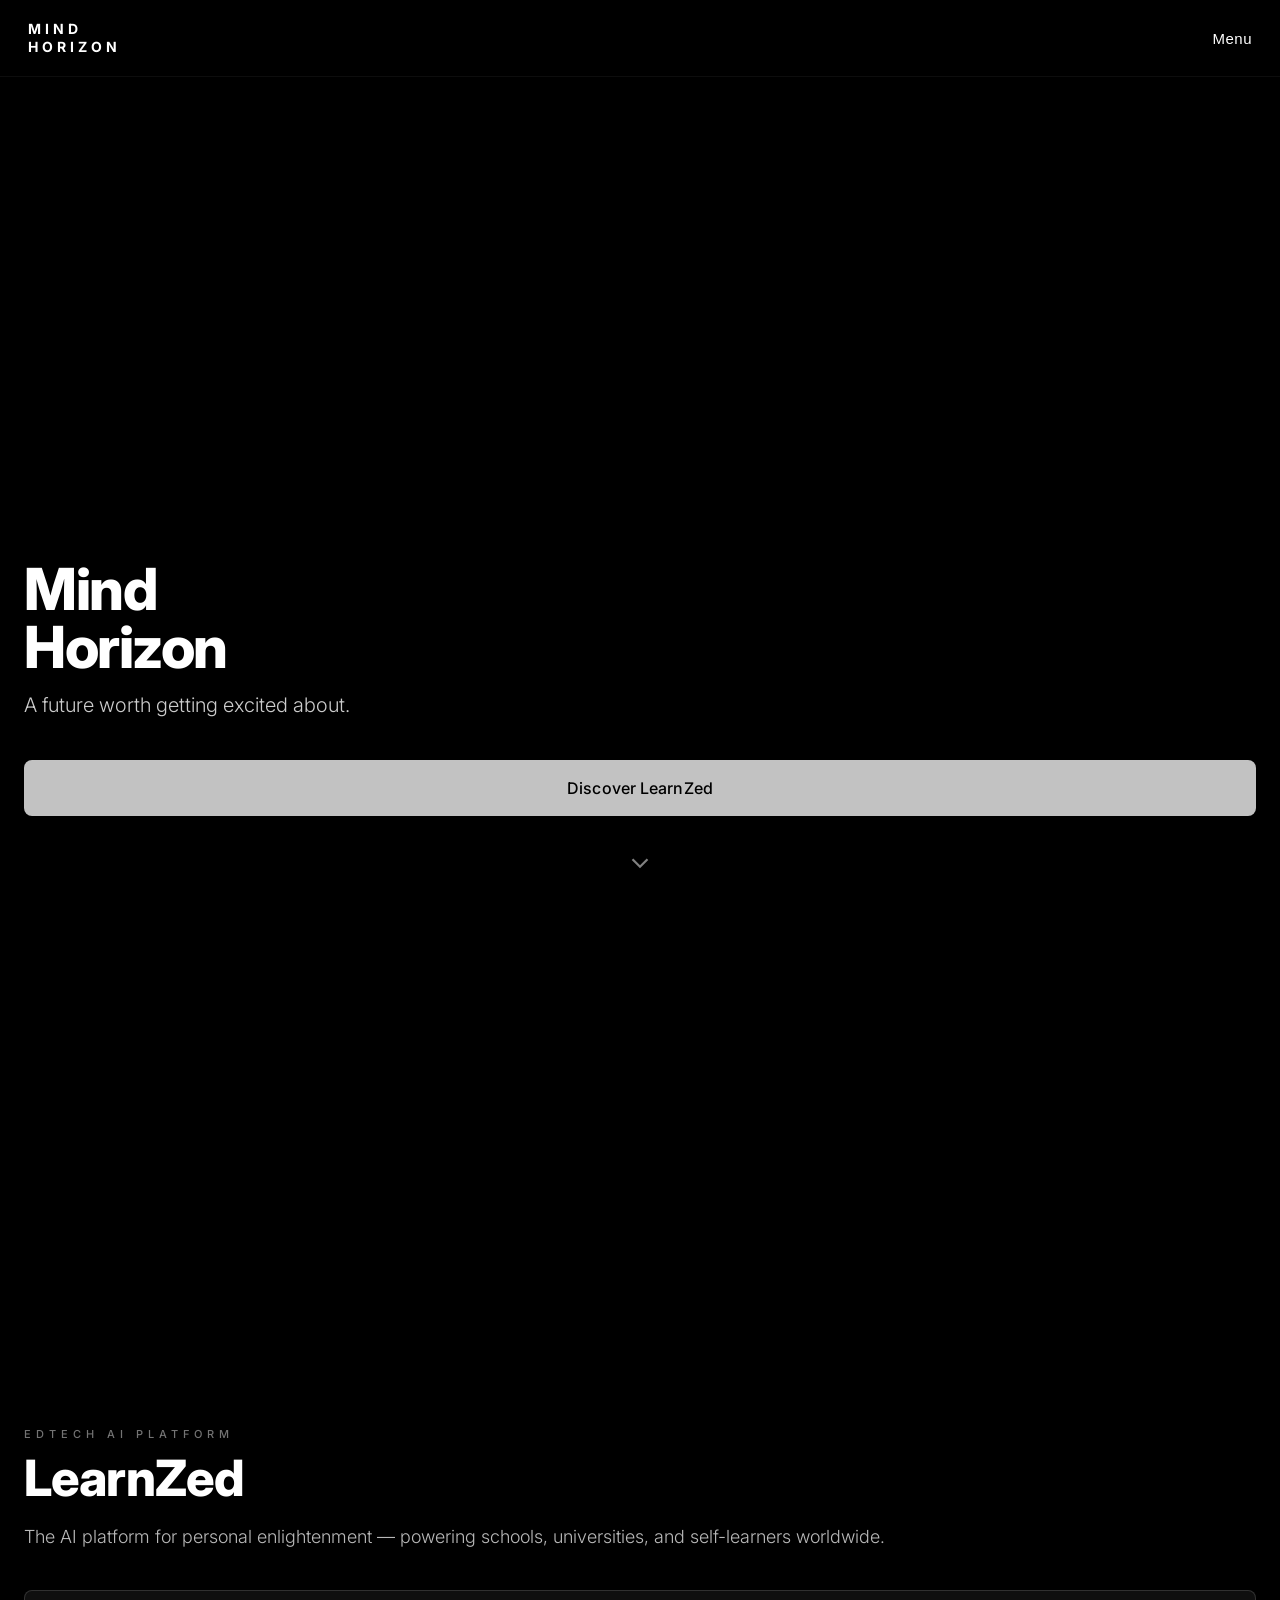
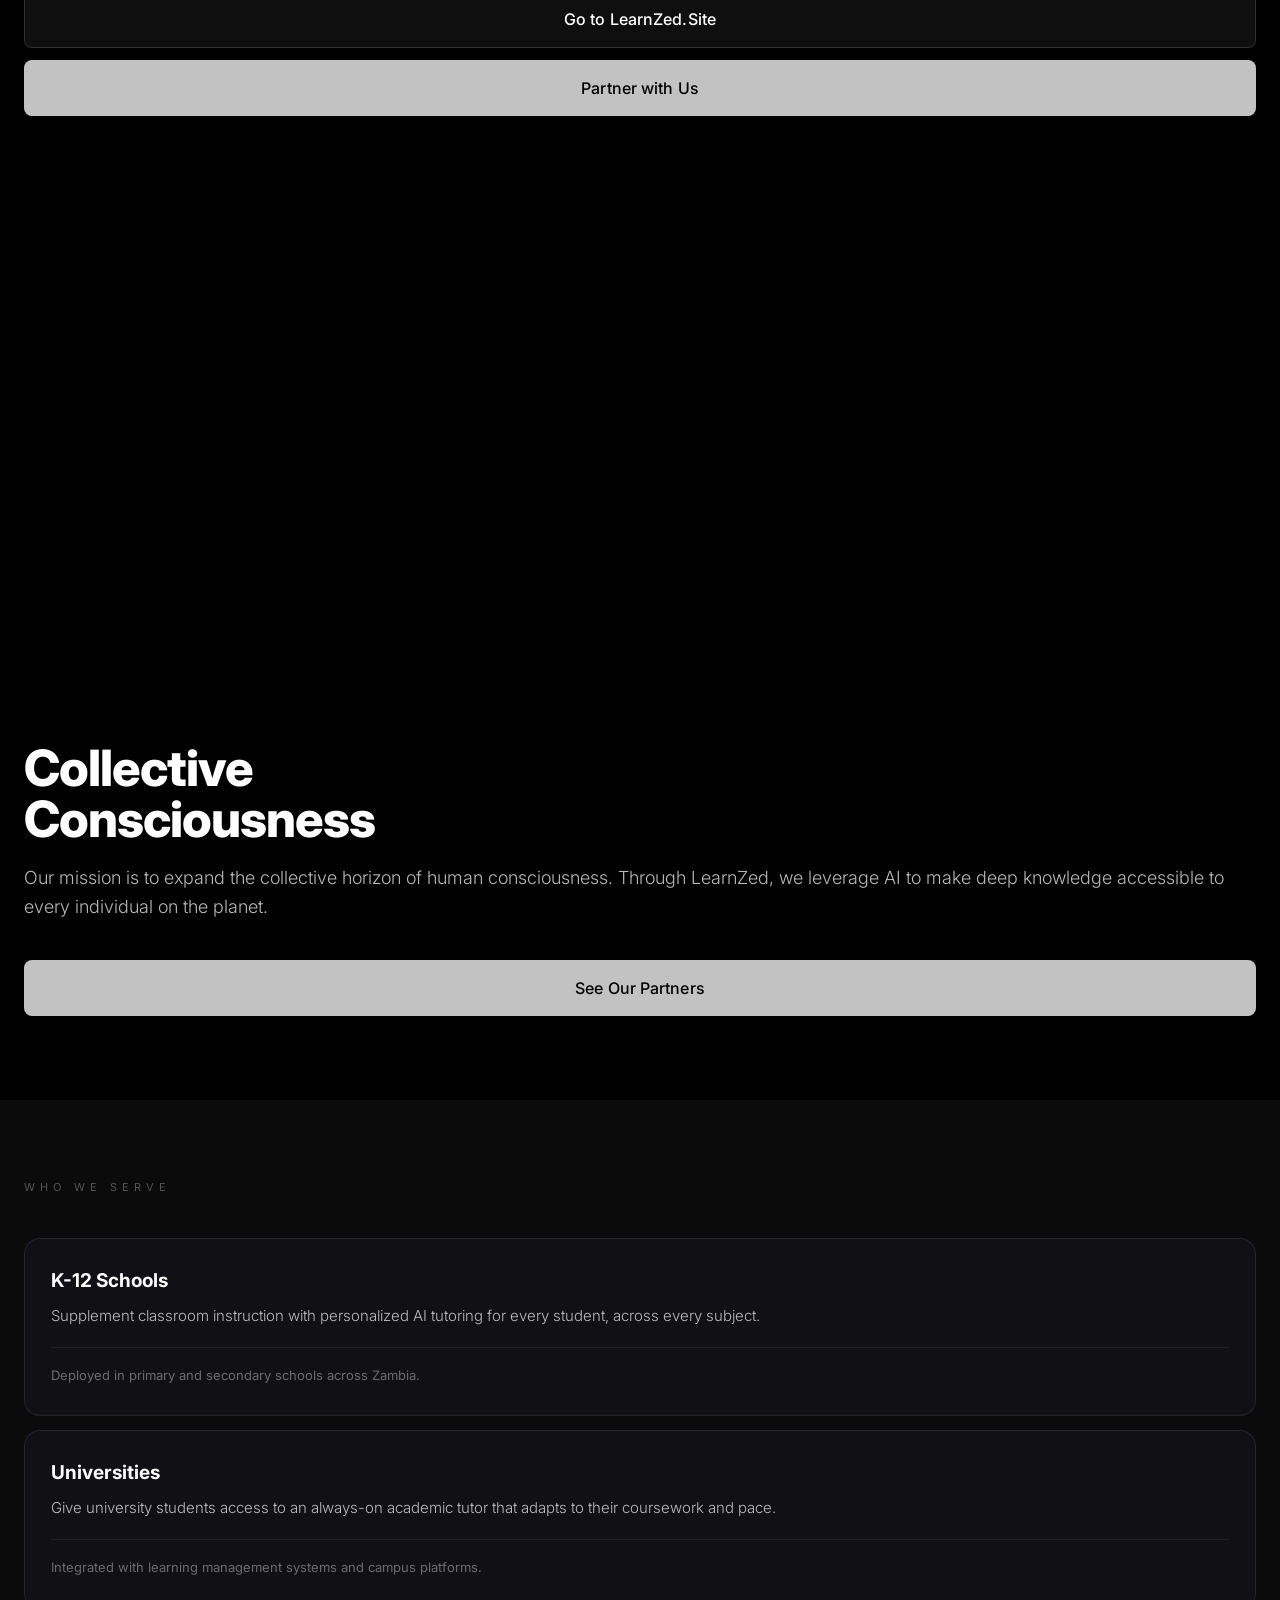
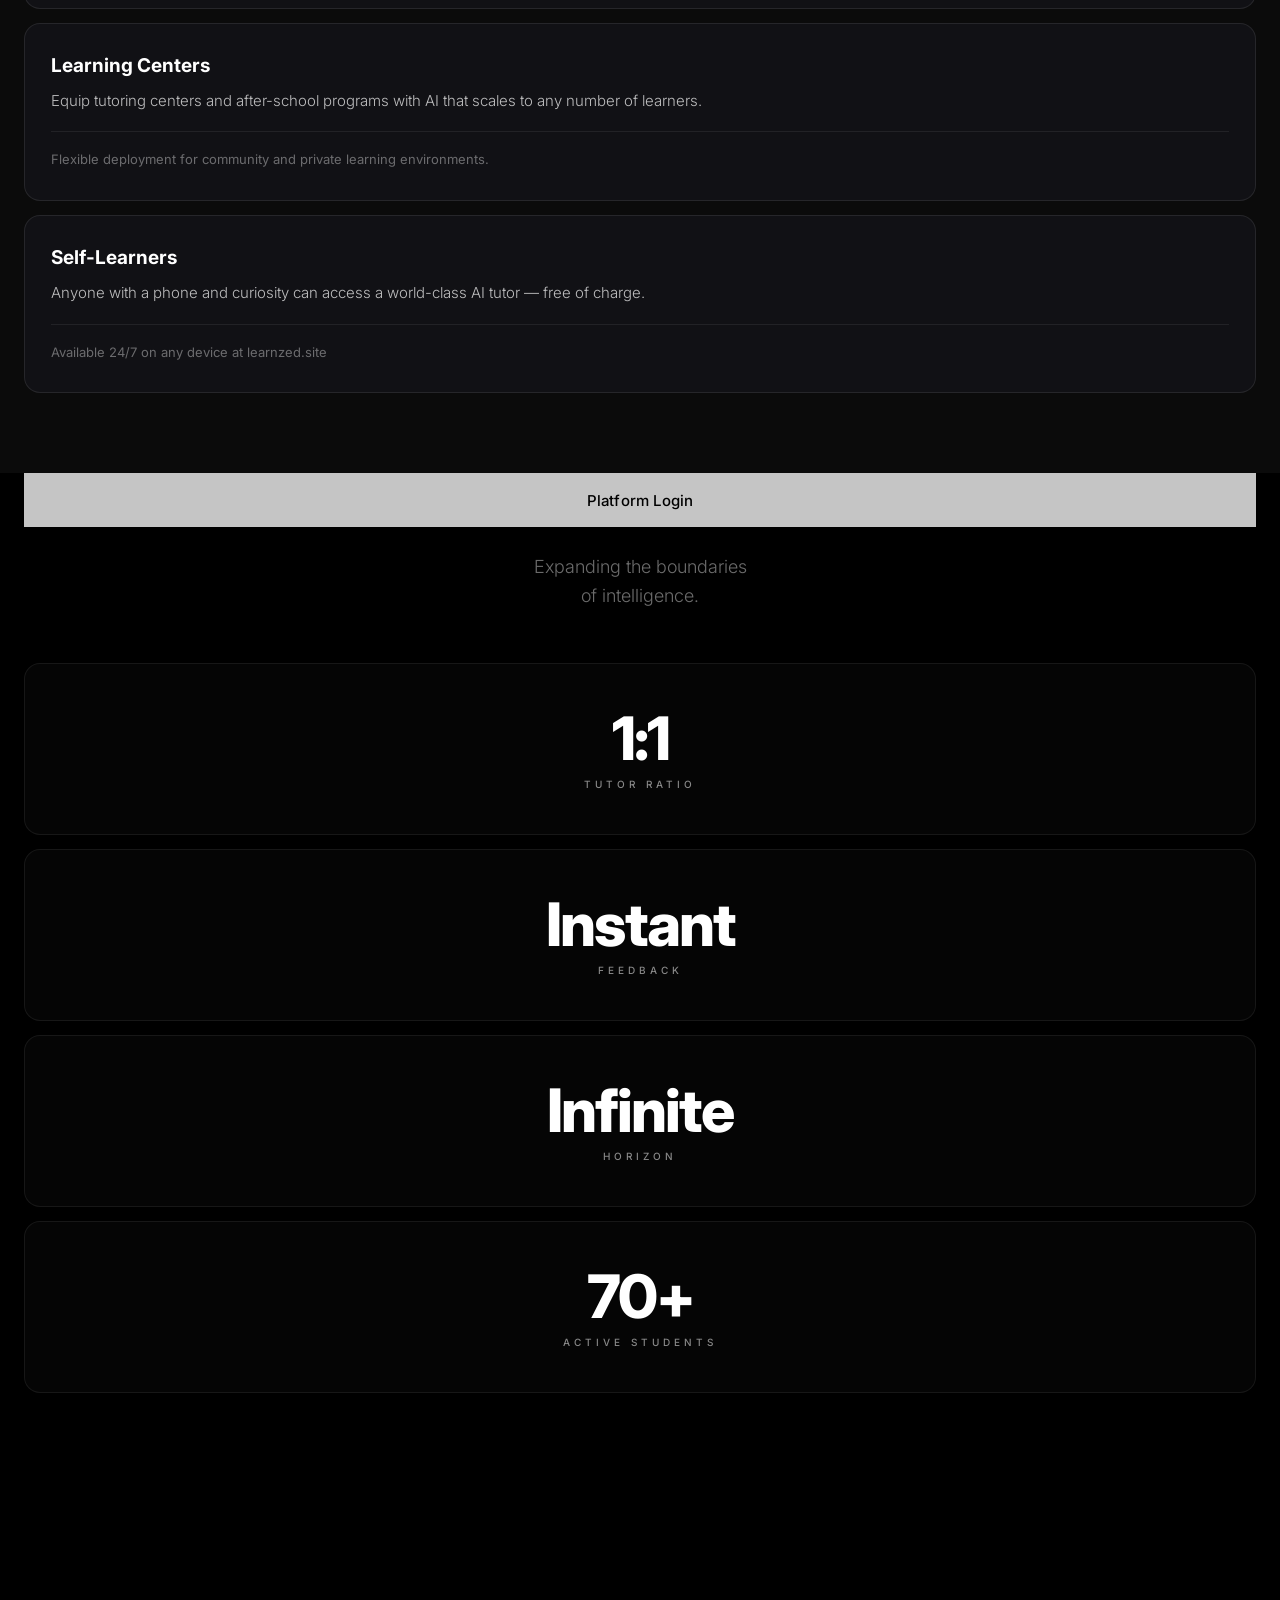
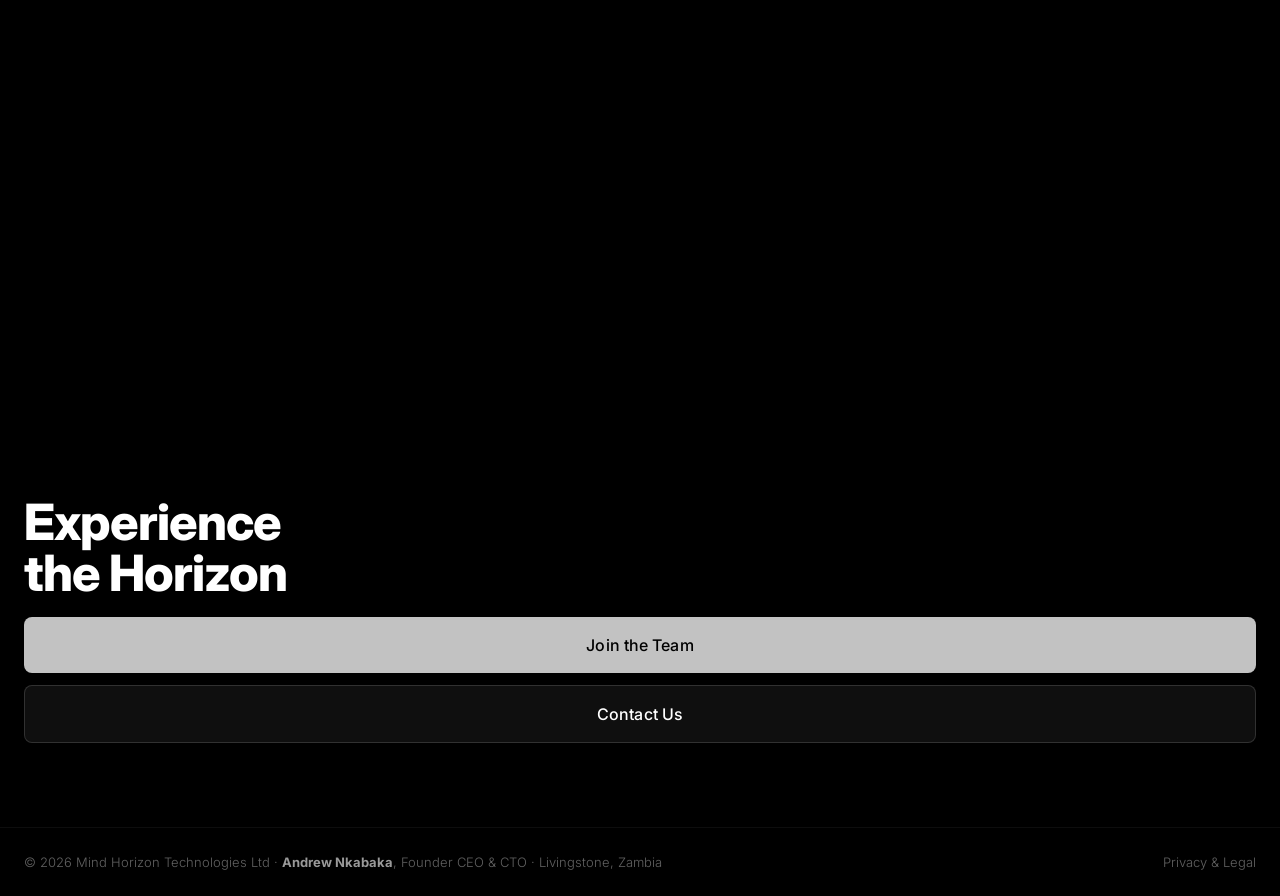
==== commit 110a50f3: "Rename index-4.html to index.html" ====
--- a/index.html
+++ b/index.html
@@ -3,18 +3,17 @@
 <head>
 <meta charset="UTF-8">
 <meta name="viewport" content="width=device-width, initial-scale=1.0">
-<title>Mind Horizon Technologies Ltd — AI EdTech | Zambia</title>
+<title>Mind Horizon Technologies Ltd</title>
 <meta name="description" content="Mind Horizon Technologies Ltd is a Zambian AI EdTech company founded by Andrew Nkabaka. Our flagship product LearnZed is a free AI study companion for Zambian students.">
 <meta name="author" content="Andrew Nkabaka">
-
-<!-- PWA -->
-<meta name="theme-color" content="#000000">
-<meta name="apple-mobile-web-app-capable" content="yes">
-<meta name="apple-mobile-web-app-status-bar-style" content="black">
-<meta name="apple-mobile-web-app-title" content="Mind Horizon">
-<meta name="mobile-web-app-capable" content="yes">
-<link rel="manifest" href="manifest.json">
-<link rel="apple-touch-icon" href="icon.png">
+  <!-- PWA -->
+  <meta name="theme-color" content="#000000">
+  <meta name="apple-mobile-web-app-capable" content="yes">
+  <meta name="apple-mobile-web-app-status-bar-style" content="black">
+  <meta name="apple-mobile-web-app-title" content="Mind Horizon">
+  <meta name="mobile-web-app-capable" content="yes">
+  <link rel="manifest" href="manifest.json">
+  <link rel="apple-touch-icon" href="icon.png">
 <link href="https://fonts.googleapis.com/css2?family=Inter:wght@300;400;500;600;700;800;900&display=swap" rel="stylesheet">
 
 <!-- Canonical URL -->
@@ -51,7 +50,9 @@
     "email": "mindhorizontechnologies@gmail.com",
     "contactType": "general"
   },
-  "sameAs": ["https://learnzed.site"],
+  "sameAs": [
+    "https://learnzed.site"
+  ],
   "knowsAbout": ["Artificial Intelligence", "Education Technology", "EdTech", "AI Tutoring", "Zambia Education"]
 }
 </script>
@@ -65,9 +66,530 @@
   "url": "https://mindhorizon.site"
 }
 </script>
-
-<!-- Stylesheet -->
-<link rel="stylesheet" href="css/styles.css">
+<style>
+  *, *::before, *::after { margin: 0; padding: 0; box-sizing: border-box; }
+
+  :root {
+    --black: #000000;
+    --dark: #0d0d0d;
+    --card: #141418;
+    --card-border: rgba(255,255,255,0.1);
+    --white: #ffffff;
+    --grey: #888888;
+  }
+
+  html { scroll-behavior: smooth; }
+  body {
+    font-family: 'Inter', sans-serif;
+    background: var(--black);
+    color: var(--white);
+    overflow-x: hidden;
+  }
+
+  /* NAV */
+  nav {
+    position: fixed; top: 0; left: 0; right: 0; z-index: 1000;
+    padding: 20px 28px;
+    display: flex; justify-content: space-between; align-items: center;
+    background: rgba(0,0,0,0.88);
+    backdrop-filter: blur(14px);
+    border-bottom: 1px solid rgba(255,255,255,0.05);
+  }
+  .nav-logo {
+    font-size: 14px; font-weight: 700; letter-spacing: 4px;
+    color: var(--white); text-decoration: none; line-height: 1.3; text-transform: uppercase;
+  }
+  .nav-menu-btn {
+    font-size: 15px; font-weight: 400; color: var(--white);
+    background: none; border: none; cursor: pointer; letter-spacing: 0.5px;
+    transition: opacity 0.2s;
+  }
+  .nav-menu-btn:hover { opacity: 0.6; }
+
+  /* DRAWER */
+  .overlay {
+    position: fixed; inset: 0; background: rgba(0,0,0,0.7);
+    z-index: 1999; opacity: 0; pointer-events: none; transition: opacity 0.35s;
+  }
+  .overlay.open { opacity: 1; pointer-events: all; }
+  .drawer {
+    position: fixed; top: 0; right: -100%; width: 260px; height: 100vh;
+    background: #0a0a0a; border-left: 1px solid rgba(255,255,255,0.08);
+    z-index: 2000; padding: 72px 36px 40px;
+    display: flex; flex-direction: column; gap: 4px;
+    transition: right 0.38s cubic-bezier(0.4,0,0.2,1);
+  }
+  .drawer.open { right: 0; }
+  .drawer-close {
+    position: absolute; top: 22px; right: 22px;
+    background: none; border: none; color: var(--white);
+    font-size: 22px; cursor: pointer; opacity: 0.5; transition: opacity 0.2s;
+  }
+  .drawer-close:hover { opacity: 1; }
+  .drawer a {
+    display: block; padding: 15px 0;
+    color: var(--white); text-decoration: none;
+    font-size: 20px; font-weight: 300;
+    border-bottom: 1px solid rgba(255,255,255,0.06);
+    transition: opacity 0.2s;
+  }
+  .drawer a:hover { opacity: 0.5; }
+
+  /* PAGE SYSTEM — all content visible to crawlers, hidden visually for users */
+  .page {
+    display: none;
+    width: 100%;
+  }
+  .page.active {
+    display: block;
+  }
+
+  /* FULL-SCREEN SECTIONS */
+  .full-section {
+    min-height: 100vh; position: relative;
+    display: flex; flex-direction: column; justify-content: flex-end;
+    padding-bottom: 72px; overflow: hidden;
+  }
+  .bg {
+    position: absolute; inset: 0;
+    background-size: cover; background-position: center; background-repeat: no-repeat;
+  }
+  .overlay-grad {
+    position: absolute; inset: 0;
+    background: linear-gradient(to top, rgba(0,0,0,0.92) 0%, rgba(0,0,0,0.4) 45%, rgba(0,0,0,0.1) 100%);
+  }
+  .content {
+    position: relative; z-index: 2; padding: 0 24px; width: 100%;
+  }
+
+  /* HERO */
+  #hero .bg { background-image: url('https://images.unsplash.com/photo-1462331940025-496dfbfc7564?auto=format&fit=crop&q=80&w=1400'); }
+
+  .hero-title {
+    font-size: 58px; font-weight: 800; line-height: 1.0;
+    letter-spacing: -1.5px; margin-bottom: 14px;
+  }
+  .hero-sub {
+    font-size: 20px; font-weight: 300;
+    color: rgba(255,255,255,0.8); line-height: 1.5;
+    margin-bottom: 40px; max-width: 380px;
+  }
+  .chevron {
+    position: absolute; bottom: 18px; left: 50%; transform: translateX(-50%);
+    z-index: 2; opacity: 0.5; animation: bounce 2.2s infinite;
+  }
+  .chevron svg { width: 30px; height: 30px; }
+  @keyframes bounce {
+    0%,100%{transform:translateX(-50%) translateY(0)}
+    50%{transform:translateX(-50%) translateY(7px)}
+  }
+
+  /* LEARNZED */
+  #learnzed .bg {
+    background-image: url('https://images.unsplash.com/photo-1559757148-5c350d0d3c56?w=1400&q=85');
+    filter: brightness(0.45);
+  }
+  #learnzed .overlay-grad {
+    background: linear-gradient(to top, rgba(0,0,0,0.95) 0%, rgba(0,0,0,0.55) 45%, rgba(0,0,0,0.15) 100%);
+  }
+
+  /* CONSCIOUSNESS */
+  #consciousness .bg { background-image: url('https://images.unsplash.com/photo-1419242902214-272b3f66ee7a?w=1400&q=85'); }
+
+  /* BUTTONS */
+  .btn-l {
+    display: block; width: 100%; padding: 18px 24px;
+    background: rgba(215,215,215,0.9); color: #000;
+    font-size: 16px; font-weight: 500; text-align: center;
+    text-decoration: none; border-radius: 8px; border: none;
+    cursor: pointer; margin-bottom: 12px;
+    transition: background 0.2s, transform 0.15s; letter-spacing: 0.1px;
+  }
+  .btn-l:hover { background: #fff; transform: scale(1.01); }
+  .btn-d {
+    display: block; width: 100%; padding: 18px 24px;
+    background: rgba(18,18,18,0.88); color: #fff;
+    font-size: 16px; font-weight: 500; text-align: center;
+    text-decoration: none; border-radius: 8px;
+    border: 1px solid rgba(255,255,255,0.14);
+    cursor: pointer; margin-bottom: 12px;
+    transition: background 0.2s, transform 0.15s; letter-spacing: 0.1px;
+  }
+  .btn-d:hover { background: rgba(35,35,35,0.95); transform: scale(1.01); }
+
+  .eyebrow {
+    font-size: 11px; letter-spacing: 5px; font-weight: 500;
+    color: rgba(255,255,255,0.45); text-transform: uppercase; margin-bottom: 12px;
+  }
+  .sec-title {
+    font-size: 50px; font-weight: 800; line-height: 1.02;
+    letter-spacing: -1px; margin-bottom: 18px;
+  }
+  .sec-body {
+    font-size: 18px; font-weight: 300;
+    color: rgba(255,255,255,0.72); line-height: 1.65; margin-bottom: 38px;
+  }
+
+  /* WHO WE SERVE */
+  #serve {
+    background: #0b0b0b; padding: 80px 24px 80px; min-height: auto;
+  }
+  .serve-top {
+    font-size: 11px; letter-spacing: 5px; color: rgba(255,255,255,0.3);
+    text-transform: uppercase; margin-bottom: 44px; display: block;
+  }
+  .cards { display: flex; flex-direction: column; gap: 14px; }
+  .card {
+    background: #111115; border: 1px solid rgba(255,255,255,0.09);
+    border-radius: 16px; padding: 30px 26px;
+    transition: border-color 0.3s, background 0.3s;
+  }
+  .card:hover { border-color: rgba(255,255,255,0.22); background: #141418; }
+  .card h3 { font-size: 19px; font-weight: 700; margin-bottom: 12px; }
+  .card .main-text {
+    font-size: 15px; font-weight: 300; color: rgba(255,255,255,0.72);
+    line-height: 1.65; margin-bottom: 18px; padding-bottom: 18px;
+    border-bottom: 1px solid rgba(255,255,255,0.07);
+  }
+  .card .sub-text {
+    font-size: 13px; font-weight: 400; color: rgba(255,255,255,0.38); line-height: 1.5;
+  }
+
+  /* STATS */
+  #stats { background: #000; padding: 0 24px 0; min-height: auto; }
+  .stats-intro {
+    padding-top: 80px; padding-bottom: 52px;
+    font-size: 18px; font-weight: 300;
+    color: rgba(255,255,255,0.42); text-align: center; line-height: 1.6;
+  }
+  .stat-cards { display: flex; flex-direction: column; gap: 14px; margin-bottom: 0; }
+  .stat-card {
+    background: rgba(255,255,255,0.02); border: 1px solid rgba(255,255,255,0.07);
+    border-radius: 16px; padding: 44px 24px; text-align: center;
+    transition: border-color 0.3s, background 0.3s;
+  }
+  .stat-card:hover { border-color: rgba(255,255,255,0.18); background: rgba(255,255,255,0.04); }
+  .stat-num {
+    font-size: 60px; font-weight: 800; letter-spacing: -2px;
+    line-height: 1; margin-bottom: 10px;
+  }
+  .stat-lbl {
+    font-size: 10px; letter-spacing: 4px; color: var(--grey);
+    text-transform: uppercase; font-weight: 500;
+  }
+  .sticky-bar {
+    position: sticky; bottom: 0;
+    background: rgba(210,210,210,0.94);
+    backdrop-filter: blur(12px);
+    padding: 17px 24px; text-align: center; z-index: 100;
+  }
+  .sticky-bar a {
+    color: #000; font-size: 15px; font-weight: 500;
+    text-decoration: none; letter-spacing: 0.2px;
+  }
+
+  /* CTA */
+  #cta .bg {
+    background-image: url('https://images.unsplash.com/photo-1446776811953-b23d57bd21aa?w=1400&q=85');
+    background-position: center 30%;
+  }
+
+  /* FOOTER */
+  footer {
+    background: #000; padding: 26px 24px;
+    display: flex; justify-content: space-between; align-items: center;
+    border-top: 1px solid rgba(255,255,255,0.05);
+  }
+  footer span { font-size: 13px; color: rgba(255,255,255,0.38); font-weight: 300; }
+  footer a {
+    font-size: 13px; color: rgba(255,255,255,0.38);
+    text-decoration: none; font-weight: 300; transition: color 0.2s;
+  }
+  footer a:hover { color: var(--white); }
+
+  /* ANIMATIONS */
+  .up {
+    opacity: 0; transform: translateY(28px);
+    transition: opacity 0.65s ease, transform 0.65s ease;
+  }
+  .up.in { opacity: 1; transform: translateY(0); }
+  .up:nth-child(2){transition-delay:0.08s}
+  .up:nth-child(3){transition-delay:0.16s}
+  .up:nth-child(4){transition-delay:0.24s}
+  .up:nth-child(5){transition-delay:0.32s}
+
+  /* ===================== INNER PAGES ===================== */
+  .inner-page {
+    padding-top: 80px;
+    min-height: 100vh;
+    background: #000;
+  }
+
+  /* Inner hero */
+  .inner-hero {
+    position: relative; height: 60vh; min-height: 340px;
+    display: flex; align-items: flex-end; overflow: hidden;
+  }
+  .inner-hero .bg {
+    position: absolute; inset: 0;
+    background-size: cover; background-position: center;
+  }
+  .inner-hero .overlay-grad {
+    position: absolute; inset: 0;
+    background: linear-gradient(to top, rgba(0,0,0,0.92) 0%, rgba(0,0,0,0.5) 50%, rgba(0,0,0,0.1) 100%);
+  }
+  .inner-hero-content {
+    position: relative; z-index: 2;
+    padding: 0 24px 48px; width: 100%;
+  }
+  .inner-eyebrow {
+    font-size: 11px; letter-spacing: 5px; font-weight: 500;
+    color: rgba(255,255,255,0.45); text-transform: uppercase; margin-bottom: 12px;
+  }
+  .inner-title {
+    font-size: 48px; font-weight: 800; line-height: 1.02;
+    letter-spacing: -1.5px;
+  }
+  .inner-subtitle {
+    font-size: 17px; font-weight: 300;
+    color: rgba(255,255,255,0.5); margin-top: 12px; line-height: 1.6;
+  }
+
+  /* Inner content area */
+  .inner-content {
+    padding: 60px 24px 80px;
+  }
+
+  /* Section headings */
+  .section-h2 {
+    font-size: 22px; font-weight: 600; margin-bottom: 24px; color: #fff;
+  }
+  .section-body {
+    font-size: 17px; font-weight: 300;
+    color: rgba(255,255,255,0.65); line-height: 1.7; margin-bottom: 20px;
+  }
+  .divider {
+    border: none; border-top: 1px solid rgba(255,255,255,0.1);
+    margin: 48px 0;
+  }
+
+  /* Timeline */
+  .timeline { display: flex; flex-direction: column; gap: 24px; }
+  .timeline-item { display: flex; gap: 20px; }
+  .timeline-year {
+    font-size: 13px; font-weight: 600; color: rgba(255,255,255,0.38);
+    width: 44px; padding-top: 2px; flex-shrink: 0;
+  }
+  .timeline-text { font-size: 15px; font-weight: 300; color: rgba(255,255,255,0.65); line-height: 1.6; }
+
+  /* Stat grid */
+  .stat-grid { display: grid; grid-template-columns: 1fr 1fr; gap: 14px; }
+  .stat-box {
+    border: 1px solid rgba(255,255,255,0.1); border-radius: 18px;
+    padding: 24px 20px; background: rgba(255,255,255,0.03);
+  }
+  .stat-box-num { font-size: 28px; font-weight: 800; margin-bottom: 4px; }
+  .stat-box-label { font-size: 10px; letter-spacing: 4px; color: rgba(255,255,255,0.38); text-transform: uppercase; }
+
+  /* Team cards */
+  .team-grid { display: flex; flex-direction: column; gap: 16px; }
+  .team-card {
+    border: 1px solid rgba(255,255,255,0.1); border-radius: 20px;
+    padding: 28px 24px; background: rgba(255,255,255,0.02);
+  }
+  .team-avatar {
+    width: 44px; height: 44px; border-radius: 50%;
+    background: rgba(255,255,255,0.1);
+    display: flex; align-items: center; justify-content: center;
+    font-size: 18px; font-weight: 600; color: rgba(255,255,255,0.6);
+    margin-bottom: 16px;
+  }
+  .team-name { font-size: 17px; font-weight: 600; margin-bottom: 8px; }
+  .team-roles { display: flex; flex-wrap: wrap; gap: 8px; margin-bottom: 14px; }
+  .team-role-tag {
+    font-size: 11px; border: 1px solid rgba(255,255,255,0.15);
+    border-radius: 20px; padding: 4px 12px; color: rgba(255,255,255,0.55);
+  }
+  .team-desc { font-size: 13px; font-weight: 300; color: rgba(255,255,255,0.5); line-height: 1.6; }
+
+  /* Architecture pillars */
+  .pillar-featured {
+    border: 1px solid rgba(59,90,200,0.35); border-radius: 20px;
+    padding: 28px 24px; background: rgba(30,50,120,0.18); margin-bottom: 14px;
+  }
+  .pillar-badge {
+    font-size: 10px; font-weight: 600; letter-spacing: 4px;
+    text-transform: uppercase; color: rgba(120,160,255,0.8); margin-bottom: 10px;
+  }
+  .pillar-title { font-size: 18px; font-weight: 600; margin-bottom: 10px; }
+  .pillar-desc { font-size: 14px; font-weight: 300; color: rgba(255,255,255,0.55); line-height: 1.65; }
+  .pillar-card {
+    border: 1px solid rgba(255,255,255,0.09); border-radius: 20px;
+    padding: 24px 22px; background: rgba(255,255,255,0.02); margin-bottom: 14px;
+  }
+
+  /* Platform layers */
+  .layer-item {
+    border: 1px solid rgba(255,255,255,0.09); border-radius: 16px;
+    padding: 18px 20px; background: rgba(255,255,255,0.02);
+    margin-bottom: 10px; transition: background 0.2s;
+  }
+  .layer-item:hover { background: rgba(255,255,255,0.04); }
+  .layer-name { font-size: 15px; font-weight: 600; margin-bottom: 6px; }
+  .layer-detail { font-size: 13px; font-weight: 300; color: rgba(255,255,255,0.55); line-height: 1.6; }
+
+  /* Architecture dot-grid bg */
+  .arch-hero-bg {
+    background: #060810;
+    background-image: radial-gradient(circle, rgba(255,255,255,0.04) 1px, transparent 1px);
+    background-size: 40px 40px;
+  }
+
+  /* Careers */
+  .job-item {
+    border: 1px solid rgba(255,255,255,0.09); border-radius: 18px;
+    padding: 20px 22px; background: rgba(255,255,255,0.02);
+    margin-bottom: 10px; transition: background 0.2s, border-color 0.2s;
+    cursor: pointer;
+  }
+  .job-item:hover { background: rgba(255,255,255,0.05); border-color: rgba(255,255,255,0.2); }
+  .job-role { font-size: 16px; font-weight: 600; margin-bottom: 4px; }
+  .job-dept { font-size: 13px; color: rgba(255,255,255,0.38); }
+  .job-meta { display: flex; align-items: center; gap: 12px; margin-top: 12px; flex-wrap: wrap; }
+  .job-location { font-size: 13px; color: rgba(255,255,255,0.5); }
+  .job-type {
+    font-size: 11px; font-weight: 500; background: rgba(255,255,255,0.1);
+    color: rgba(255,255,255,0.7); padding: 4px 12px; border-radius: 20px;
+  }
+  .job-arrow { font-size: 18px; color: rgba(255,255,255,0.3); margin-left: auto; }
+
+  /* No-role CTA box */
+  .no-role-box {
+    border: 1px solid rgba(255,255,255,0.1); border-radius: 24px;
+    padding: 40px 24px; text-align: center; background: rgba(255,255,255,0.02);
+    margin-top: 40px;
+  }
+  .no-role-box h3 { font-size: 20px; font-weight: 600; margin-bottom: 10px; }
+  .no-role-box p { font-size: 15px; font-weight: 300; color: rgba(255,255,255,0.55); margin-bottom: 28px; }
+
+  /* Partners */
+  .partners-stats-bar {
+    border-top: 1px solid rgba(255,255,255,0.1);
+    border-bottom: 1px solid rgba(255,255,255,0.1);
+    background: rgba(255,255,255,0.02);
+    padding: 32px 24px;
+    display: grid; grid-template-columns: 1fr 1fr; gap: 24px;
+    text-align: center;
+  }
+  .p-stat-val { font-size: 30px; font-weight: 800; margin-bottom: 4px; }
+  .p-stat-label { font-size: 10px; letter-spacing: 4px; color: rgba(255,255,255,0.38); text-transform: uppercase; }
+
+  .partner-type-card {
+    border: 1px solid rgba(255,255,255,0.09); border-radius: 20px;
+    padding: 28px 24px; background: rgba(255,255,255,0.02);
+    margin-bottom: 14px; transition: background 0.2s;
+  }
+  .partner-type-card:hover { background: rgba(255,255,255,0.04); }
+  .partner-type-title { font-size: 19px; font-weight: 600; margin-bottom: 10px; }
+  .partner-type-desc { font-size: 14px; font-weight: 300; color: rgba(255,255,255,0.6); line-height: 1.65; margin-bottom: 18px; }
+  .benefits-label { font-size: 10px; letter-spacing: 4px; color: rgba(255,255,255,0.32); text-transform: uppercase; margin-bottom: 10px; }
+  .benefit-item { display: flex; gap: 10px; font-size: 13px; color: rgba(255,255,255,0.6); margin-bottom: 6px; line-height: 1.5; }
+  .benefit-dash { color: rgba(255,255,255,0.28); }
+
+  .steps-grid { display: grid; grid-template-columns: 1fr 1fr; gap: 14px; margin-top: 24px; }
+  .step-card {
+    border: 1px solid rgba(255,255,255,0.09); border-radius: 18px;
+    padding: 22px 18px; background: rgba(255,255,255,0.02);
+  }
+  .step-num { font-size: 28px; font-weight: 800; color: rgba(255,255,255,0.12); margin-bottom: 12px; }
+  .step-title { font-size: 15px; font-weight: 600; margin-bottom: 8px; }
+  .step-desc { font-size: 13px; font-weight: 300; color: rgba(255,255,255,0.5); line-height: 1.6; }
+
+  .partner-cta-box {
+    border: 1px solid rgba(255,255,255,0.1); border-radius: 24px;
+    padding: 44px 24px; text-align: center; background: rgba(255,255,255,0.02);
+    margin-top: 40px;
+  }
+  .partner-cta-box h3 { font-size: 22px; font-weight: 600; margin-bottom: 10px; }
+  .partner-cta-box p { font-size: 15px; font-weight: 300; color: rgba(255,255,255,0.5); margin-bottom: 28px; line-height: 1.6; }
+  .cta-btns { display: flex; flex-direction: column; gap: 12px; }
+
+  /* Vision */
+  .principles-grid { display: flex; flex-direction: column; gap: 14px; }
+  .principle-card {
+    border: 1px solid rgba(255,255,255,0.09); border-radius: 18px;
+    padding: 24px 20px; background: rgba(255,255,255,0.03);
+  }
+  .principle-title { font-size: 17px; font-weight: 600; margin-bottom: 10px; }
+  .principle-body { font-size: 14px; font-weight: 300; color: rgba(255,255,255,0.55); line-height: 1.65; }
+
+  /* Back link */
+  .back-link {
+    display: inline-flex; align-items: center; gap: 6px;
+    font-size: 13px; color: rgba(255,255,255,0.45);
+    text-decoration: none; margin-top: 48px;
+    transition: color 0.2s;
+  }
+  .back-link:hover { color: #fff; }
+
+  /* Privacy blocks */
+  .privacy-block {
+    border-left: 1px solid rgba(255,255,255,0.1);
+    padding: 0 0 28px 20px;
+    margin-bottom: 28px;
+  }
+  .privacy-label {
+    font-size: 12px; font-weight: 600; letter-spacing: 3px;
+    text-transform: uppercase; color: rgba(255,255,255,0.38);
+    margin-bottom: 10px;
+  }
+  .privacy-text {
+    font-size: 15px; font-weight: 300;
+    color: rgba(255,255,255,0.62); line-height: 1.75;
+  }
+
+  /* White CTA button */
+  .btn-white {
+    display: inline-flex; align-items: center; justify-content: center;
+    height: 44px; padding: 0 28px; border-radius: 10px;
+    background: #fff; color: #000; font-size: 14px; font-weight: 500;
+    text-decoration: none; transition: background 0.2s;
+    border: none; cursor: pointer;
+  }
+  .btn-white:hover { background: rgba(255,255,255,0.88); }
+  .btn-outline {
+    display: inline-flex; align-items: center; justify-content: center;
+    height: 44px; padding: 0 28px; border-radius: 10px;
+    border: 1px solid rgba(255,255,255,0.2); color: #fff;
+    font-size: 14px; font-weight: 500; text-decoration: none;
+    background: transparent; transition: background 0.2s; cursor: pointer;
+  }
+  .btn-outline:hover { background: rgba(255,255,255,0.1); }
+
+  /* Architecture hero */
+  #arch-hero-bg {
+    position: absolute; inset: 0;
+    background: linear-gradient(135deg, rgba(15,30,80,0.35) 0%, #000 100%);
+  }
+
+  /* Vision cosmos bg */
+  #vision-bg { background-image: url('https://images.unsplash.com/photo-1464802686167-b939a6910659?auto=format&fit=crop&q=80&w=1400'); }
+
+  /* About galaxy bg */
+  #about-bg { background-image: url('https://images.unsplash.com/photo-1462331940025-496dfbfc7564?auto=format&fit=crop&q=80&w=1400'); }
+
+  /* Careers earth bg */
+  #careers-bg { background-image: url('https://images.unsplash.com/photo-1451187580459-43490279c0fa?auto=format&fit=crop&q=80&w=1400'); }
+
+  /* Partners dot-grid bg */
+  #partners-hero-content {
+    position: absolute; inset: 0;
+    background: #060810;
+    background-image: radial-gradient(ellipse 90% 70% at 50% 30%, rgba(59,90,200,0.13) 0%, transparent 70%),
+                      radial-gradient(circle, rgba(255,255,255,0.04) 1px, transparent 1px);
+    background-size: cover, 36px 36px;
+  }
+</style>
 </head>
 <body>
 
@@ -90,9 +612,12 @@
   <a href="https://learnzed.site" target="_blank" onclick="closeDrawer()">Launch App →</a>
 </div>
 
-<!-- PAGE: Home -->
-<!-- Source: pages/home.html -->
+<!-- ============================================================ -->
+<!-- HOME PAGE -->
+<!-- ============================================================ -->
 <div id="page-home" class="page active">
+
+  <!-- HERO -->
   <section class="full-section" id="hero">
     <div class="bg"></div>
     <div class="overlay-grad"></div>
@@ -107,6 +632,8 @@
       </svg>
     </div>
   </section>
+
+  <!-- LEARNZED -->
   <section class="full-section" id="learnzed">
     <div class="bg"></div>
     <div class="overlay-grad"></div>
@@ -118,6 +645,8 @@
       <a href="mailto:mindhorizontechnologies@gmail.com" class="btn-l up">Partner with Us</a>
     </div>
   </section>
+
+  <!-- COLLECTIVE CONSCIOUSNESS -->
   <section class="full-section" id="consciousness">
     <div class="bg"></div>
     <div class="overlay-grad"></div>
@@ -127,25 +656,61 @@
       <a href="#" class="btn-l up" onclick="showPage('partners');return false;">See Our Partners</a>
     </div>
   </section>
+
+  <!-- WHO WE SERVE -->
   <section id="serve">
     <span class="serve-top up">Who We Serve</span>
     <div class="cards">
-      <div class="card up"><h3>K-12 Schools</h3><p class="main-text">Supplement classroom instruction with personalized AI tutoring for every student, across every subject.</p><p class="sub-text">Deployed in primary and secondary schools across Zambia.</p></div>
-      <div class="card up"><h3>Universities</h3><p class="main-text">Give university students access to an always-on academic tutor that adapts to their coursework and pace.</p><p class="sub-text">Integrated with learning management systems and campus platforms.</p></div>
-      <div class="card up"><h3>Learning Centers</h3><p class="main-text">Equip tutoring centers and after-school programs with AI that scales to any number of learners.</p><p class="sub-text">Flexible deployment for community and private learning environments.</p></div>
-      <div class="card up"><h3>Self-Learners</h3><p class="main-text">Anyone with a phone and curiosity can access a world-class AI tutor — free of charge.</p><p class="sub-text">Available 24/7 on any device at learnzed.site</p></div>
+      <div class="card up">
+        <h3>K-12 Schools</h3>
+        <p class="main-text">Supplement classroom instruction with personalized AI tutoring for every student, across every subject.</p>
+        <p class="sub-text">Deployed in primary and secondary schools across Zambia.</p>
+      </div>
+      <div class="card up">
+        <h3>Universities</h3>
+        <p class="main-text">Give university students access to an always-on academic tutor that adapts to their coursework and pace.</p>
+        <p class="sub-text">Integrated with learning management systems and campus platforms.</p>
+      </div>
+      <div class="card up">
+        <h3>Learning Centers</h3>
+        <p class="main-text">Equip tutoring centers and after-school programs with AI that scales to any number of learners.</p>
+        <p class="sub-text">Flexible deployment for community and private learning environments.</p>
+      </div>
+      <div class="card up">
+        <h3>Self-Learners</h3>
+        <p class="main-text">Anyone with a phone and curiosity can access a world-class AI tutor — free of charge.</p>
+        <p class="sub-text">Available 24/7 on any device at learnzed.site</p>
+      </div>
     </div>
   </section>
+
+  <!-- STATS -->
   <section id="stats">
     <p class="stats-intro up">Expanding the boundaries<br>of intelligence.</p>
     <div class="stat-cards">
-      <div class="stat-card up"><div class="stat-num">1:1</div><div class="stat-lbl">Tutor Ratio</div></div>
-      <div class="stat-card up"><div class="stat-num">Instant</div><div class="stat-lbl">Feedback</div></div>
-      <div class="stat-card up"><div class="stat-num">Infinite</div><div class="stat-lbl">Horizon</div></div>
-      <div class="stat-card up" style="margin-bottom:80px"><div class="stat-num">70+</div><div class="stat-lbl">Active Students</div></div>
-    </div>
-    <div class="sticky-bar"><a href="https://learnzed.site" target="_blank">Platform Login</a></div>
+      <div class="stat-card up">
+        <div class="stat-num">1:1</div>
+        <div class="stat-lbl">Tutor Ratio</div>
+      </div>
+      <div class="stat-card up">
+        <div class="stat-num">Instant</div>
+        <div class="stat-lbl">Feedback</div>
+      </div>
+      <div class="stat-card up">
+        <div class="stat-num">Infinite</div>
+        <div class="stat-lbl">Horizon</div>
+      </div>
+      <div class="stat-card up" style="margin-bottom:80px">
+        <div class="stat-num">70+</div>
+        <div class="stat-lbl">Active Students</div>
+      </div>
+    </div>
+    <div class="sticky-bar">
+      <a href="https://learnzed.site" target="_blank">Platform Login</a>
+    </div>
   </section>
+
+  <!-- CTA -->
   <section class="full-section" id="cta">
     <div class="bg"></div>
     <div class="overlay-grad"></div>
@@ -155,14 +720,19 @@
       <a href="mailto:mindhorizontechnologies@gmail.com" class="btn-d up">Contact Us</a>
     </div>
   </section>
+
+  <!-- FOOTER -->
   <footer>
     <span>© 2026 Mind Horizon Technologies Ltd · <strong style="color:rgba(255,255,255,0.6)">Andrew Nkabaka</strong>, Founder CEO &amp; CTO · Livingstone, Zambia</span>
     <a href="#" onclick="showPage('privacy');return false;">Privacy &amp; Legal</a>
   </footer>
+
 </div><!-- /page-home -->
 
-<!-- PAGE: About -->
-<!-- Source: pages/about.html -->
+
+<!-- ============================================================ -->
+<!-- ABOUT PAGE -->
+<!-- ============================================================ -->
 <div id="page-about" class="page">
   <div class="inner-page">
     <div class="inner-hero">
@@ -173,17 +743,32 @@
         <h1 class="inner-title">Mind Horizon</h1>
       </div>
     </div>
+
     <div class="inner-content">
+
+      <!-- Who We Are -->
       <h2 class="section-h2">Who We Are</h2>
       <p class="section-body">Mind Horizon is an EdTech AI company founded in Zambia on a singular belief: that the next great leap for humanity is cognitive, not technological. We exist to make that leap possible for every person on earth.</p>
       <p class="section-body">Our flagship product, LearnZed, is an AI-powered education platform that delivers personalized, adaptive learning through a proactive predictive AI companion. We believe knowledge is a right — not a privilege — and we are building the infrastructure to prove it.</p>
+
       <hr class="divider">
+
+      <!-- Our Story -->
       <h2 class="section-h2">Our Story</h2>
       <div class="timeline">
-        <div class="timeline-item"><span class="timeline-year">2025</span><p class="timeline-text">Mind Horizon is founded by Andrew Nkabaka. LearnZed begins development as the company's flagship AI EdTech platform.</p></div>
-        <div class="timeline-item"><span class="timeline-year">2026</span><p class="timeline-text">LearnZed goes live. The first school pilot launches in Lusaka in partnership with the Junior City Council, bringing AI tutoring into real classrooms.</p></div>
-      </div>
+        <div class="timeline-item">
+          <span class="timeline-year">2025</span>
+          <p class="timeline-text">Mind Horizon is founded by Andrew Nkabaka. LearnZed begins development as the company's flagship AI EdTech platform.</p>
+        </div>
+        <div class="timeline-item">
+          <span class="timeline-year">2026</span>
+          <p class="timeline-text">LearnZed goes live. The first school pilot launches in Lusaka in partnership with the Junior City Council, bringing AI tutoring into real classrooms.</p>
+        </div>
+      </div>
+
       <hr class="divider">
+
+      <!-- By the Numbers -->
       <h2 class="section-h2">By the Numbers</h2>
       <div class="stat-grid">
         <div class="stat-box"><div class="stat-box-num">2025</div><div class="stat-box-label">Founded</div></div>
@@ -191,29 +776,41 @@
         <div class="stat-box"><div class="stat-box-num">Zambia</div><div class="stat-box-label">Country</div></div>
         <div class="stat-box"><div class="stat-box-num">Growing</div><div class="stat-box-label">Every Term</div></div>
       </div>
+
       <hr class="divider">
+
+      <!-- Team -->
       <h2 class="section-h2">The Team</h2>
       <div class="team-grid">
         <div class="team-card">
           <div class="team-avatar">A</div>
           <div class="team-name">Andrew Nkabaka</div>
-          <div class="team-roles"><span class="team-role-tag">Founder</span><span class="team-role-tag">Chief Executive Officer</span><span class="team-role-tag">Chief Technology Officer</span></div>
+          <div class="team-roles">
+            <span class="team-role-tag">Founder</span>
+            <span class="team-role-tag">Chief Executive Officer</span>
+            <span class="team-role-tag">Chief Technology Officer</span>
+          </div>
           <p class="team-desc">The driving force behind Mind Horizon — building the product, shaping the vision, and leading the company from the ground up.</p>
         </div>
         <div class="team-card">
           <div class="team-avatar">C</div>
           <div class="team-name">COO</div>
-          <div class="team-roles"><span class="team-role-tag">Chief Operating Officer</span></div>
+          <div class="team-roles">
+            <span class="team-role-tag">Chief Operating Officer</span>
+          </div>
           <p class="team-desc">Overseeing operations and ensuring the company runs efficiently as Mind Horizon grows its partnerships and platform.</p>
         </div>
       </div>
+
       <a href="#" class="back-link" onclick="showPage('home');return false;">← Back to Home</a>
     </div>
   </div>
 </div><!-- /page-about -->
 
-<!-- PAGE: Vision -->
-<!-- Source: pages/vision.html -->
+
+<!-- ============================================================ -->
+<!-- VISION PAGE -->
+<!-- ============================================================ -->
 <div id="page-vision" class="page">
   <div class="inner-page">
     <div class="inner-hero">
@@ -224,26 +821,44 @@
         <h1 class="inner-title">Collective<br>Consciousness</h1>
       </div>
     </div>
+
     <div class="inner-content">
+
       <h2 class="section-h2">The Mission</h2>
       <p class="section-body">Our mission is to expand the collective horizon of human consciousness. Through LearnZed, we leverage AI to make deep knowledge accessible to every individual on the planet — regardless of their background, language, or circumstance.</p>
+
       <hr class="divider">
+
       <h2 class="section-h2">The Horizon</h2>
       <p class="section-body">We believe the next great leap for humanity is not a technological one — it is a cognitive one. When every person on earth has access to a brilliant, patient, personalized teacher, the world changes. That is the horizon we are building toward.</p>
+
       <hr class="divider">
+
       <h2 class="section-h2">Our Principles</h2>
       <div class="principles-grid">
-        <div class="principle-card"><div class="principle-title">Radical Access</div><p class="principle-body">Knowledge should not be a privilege. Every person deserves a world-class education, delivered in their own language, at their own pace.</p></div>
-        <div class="principle-card"><div class="principle-title">Human First</div><p class="principle-body">AI is our tool, not our product. Every decision we make puts human flourishing at the center — not engagement metrics or profit margins.</p></div>
-        <div class="principle-card"><div class="principle-title">Long Horizon</div><p class="principle-body">We think in decades. The changes we are working toward will take time. We are patient, principled, and relentlessly focused.</p></div>
-      </div>
+        <div class="principle-card">
+          <div class="principle-title">Radical Access</div>
+          <p class="principle-body">Knowledge should not be a privilege. Every person deserves a world-class education, delivered in their own language, at their own pace.</p>
+        </div>
+        <div class="principle-card">
+          <div class="principle-title">Human First</div>
+          <p class="principle-body">AI is our tool, not our product. Every decision we make puts human flourishing at the center — not engagement metrics or profit margins.</p>
+        </div>
+        <div class="principle-card">
+          <div class="principle-title">Long Horizon</div>
+          <p class="principle-body">We think in decades. The changes we are working toward will take time. We are patient, principled, and relentlessly focused.</p>
+        </div>
+      </div>
+
       <a href="#" class="back-link" onclick="showPage('home');return false;">← Back to Home</a>
     </div>
   </div>
 </div><!-- /page-vision -->
 
-<!-- PAGE: Architecture -->
-<!-- Source: pages/architecture.html -->
+
+<!-- ============================================================ -->
+<!-- ARCHITECTURE PAGE -->
+<!-- ============================================================ -->
 <div id="page-architecture" class="page">
   <div class="inner-page">
     <div class="inner-hero" style="background:#060810;">
@@ -256,34 +871,75 @@
         <p class="inner-subtitle">Powered by a proactive predictive AI companion model.</p>
       </div>
     </div>
+
     <div class="inner-content">
+
+      <!-- Core Pillars -->
       <h2 class="section-h2">Core Pillars</h2>
+
       <div class="pillar-featured">
         <div class="pillar-badge">Flagship AI Model</div>
         <div class="pillar-title">Proactive Predictive AI Companion</div>
         <p class="pillar-desc">The core intelligence behind LearnZed. Rather than waiting for a student to struggle, the AI companion predicts knowledge gaps before they form — proactively guiding each learner along the optimal path.</p>
       </div>
-      <div class="pillar-card"><div class="pillar-title">1:1 Tutor Ratio</div><p class="pillar-desc">Every learner gets their own AI tutor — infinitely patient, always available, and deeply personalized. No waiting, no one-size-fits-all curriculum.</p></div>
-      <div class="pillar-card"><div class="pillar-title">Instant Feedback</div><p class="pillar-desc">Responses and corrections happen in real time. Learners build momentum instead of waiting days for graded work to return.</p></div>
-      <div class="pillar-card"><div class="pillar-title">Infinite Horizon</div><p class="pillar-desc">There is no ceiling. LearnZed adapts as learners grow — from first principles to advanced mastery, the system expands with them.</p></div>
+
+      <div class="pillar-card">
+        <div class="pillar-title">1:1 Tutor Ratio</div>
+        <p class="pillar-desc">Every learner gets their own AI tutor — infinitely patient, always available, and deeply personalized. No waiting, no one-size-fits-all curriculum.</p>
+      </div>
+
+      <div class="pillar-card">
+        <div class="pillar-title">Instant Feedback</div>
+        <p class="pillar-desc">Responses and corrections happen in real time. Learners build momentum instead of waiting days for graded work to return.</p>
+      </div>
+
+      <div class="pillar-card">
+        <div class="pillar-title">Infinite Horizon</div>
+        <p class="pillar-desc">There is no ceiling. LearnZed adapts as learners grow — from first principles to advanced mastery, the system expands with them.</p>
+      </div>
+
       <hr class="divider">
+
+      <!-- Platform Layers -->
       <h2 class="section-h2">Platform Layers</h2>
-      <div class="layer-item"><div class="layer-name">Predictive Learning Engine</div><p class="layer-detail">The AI companion model that anticipates each learner's next challenge, proactively surfacing concepts and exercises before gaps become blockers.</p></div>
-      <div class="layer-item"><div class="layer-name">Adaptive Content Delivery</div><p class="layer-detail">Continuously models each learner's knowledge state and adjusts content difficulty, pacing, and style in real time.</p></div>
-      <div class="layer-item"><div class="layer-name">Natural Language Tutoring</div><p class="layer-detail">Engages learners in open-ended dialogue — answering questions, posing challenges, and explaining concepts at the right depth.</p></div>
-      <div class="layer-item"><div class="layer-name">Curriculum Graph</div><p class="layer-detail">A structured knowledge graph that maps concepts and their dependencies across every domain we support.</p></div>
-      <div class="layer-item"><div class="layer-name">Progress Intelligence</div><p class="layer-detail">Detailed analytics that surface patterns in learner behaviour, helping identify gaps before they become blockers.</p></div>
+
+      <div class="layer-item">
+        <div class="layer-name">Predictive Learning Engine</div>
+        <p class="layer-detail">The AI companion model that anticipates each learner's next challenge, proactively surfacing concepts and exercises before gaps become blockers.</p>
+      </div>
+      <div class="layer-item">
+        <div class="layer-name">Adaptive Content Delivery</div>
+        <p class="layer-detail">Continuously models each learner's knowledge state and adjusts content difficulty, pacing, and style in real time.</p>
+      </div>
+      <div class="layer-item">
+        <div class="layer-name">Natural Language Tutoring</div>
+        <p class="layer-detail">Engages learners in open-ended dialogue — answering questions, posing challenges, and explaining concepts at the right depth.</p>
+      </div>
+      <div class="layer-item">
+        <div class="layer-name">Curriculum Graph</div>
+        <p class="layer-detail">A structured knowledge graph that maps concepts and their dependencies across every domain we support.</p>
+      </div>
+      <div class="layer-item">
+        <div class="layer-name">Progress Intelligence</div>
+        <p class="layer-detail">Detailed analytics that surface patterns in learner behaviour, helping identify gaps before they become blockers.</p>
+      </div>
+
       <hr class="divider">
+
+      <!-- CTA -->
       <h2 class="section-h2">Ready to experience it?</h2>
       <p class="section-body" style="margin-bottom:24px;">Log in to LearnZed and see the infrastructure in action.</p>
       <a href="https://learnzed.site" target="_blank" class="btn-white">Platform Login</a>
+
       <a href="#" class="back-link" onclick="showPage('home');return false;">← Back to Home</a>
     </div>
   </div>
 </div><!-- /page-architecture -->
 
-<!-- PAGE: Partners -->
-<!-- Source: pages/partners.html -->
+
+<!-- ============================================================ -->
+<!-- PARTNERS PAGE -->
+<!-- ============================================================ -->
 <div id="page-partners" class="page">
   <div class="inner-page">
     <div class="inner-hero" style="min-height:58vh;">
@@ -295,14 +951,19 @@
         <p class="inner-subtitle">We work directly with schools to implement LearnZed — actively piloting in Lusaka in partnership with the Junior City Council, bringing 1:1 AI tutoring into real classrooms.</p>
       </div>
     </div>
+
+    <!-- Stats bar -->
     <div class="partners-stats-bar">
       <div><div class="p-stat-val">Active</div><div class="p-stat-label">School Pilot</div></div>
       <div><div class="p-stat-val">Zambia</div><div class="p-stat-label">Country</div></div>
       <div><div class="p-stat-val">2026</div><div class="p-stat-label">Partnerships Since</div></div>
       <div><div class="p-stat-val">Growing</div><div class="p-stat-label">Every Term</div></div>
     </div>
+
     <div class="inner-content">
+
       <h2 class="section-h2">Who We Partner With</h2>
+
       <div class="partner-type-card">
         <div class="partner-type-title">K-12 Schools</div>
         <p class="partner-type-desc">We partner with primary and secondary schools to bring AI-powered tutoring directly into the classroom. Teachers stay in control while every student gets personalised support.</p>
@@ -312,6 +973,7 @@
         <div class="benefit-item"><span class="benefit-dash">—</span>Curriculum-aligned content</div>
         <div class="benefit-item"><span class="benefit-dash">—</span>Multi-language support</div>
       </div>
+
       <div class="partner-type-card">
         <div class="partner-type-title">Universities &amp; Colleges</div>
         <p class="partner-type-desc">From introductory courses to postgraduate study, LearnZed integrates with your existing systems to give every student a brilliant academic tutor available 24/7.</p>
@@ -321,6 +983,7 @@
         <div class="benefit-item"><span class="benefit-dash">—</span>Lecturer-authored content support</div>
         <div class="benefit-item"><span class="benefit-dash">—</span>Usage analytics for faculty</div>
       </div>
+
       <div class="partner-type-card">
         <div class="partner-type-title">Tutoring &amp; Learning Centres</div>
         <p class="partner-type-desc">Scale your impact without scaling your costs. LearnZed amplifies what your human tutors do by handling routine practice, answering questions between sessions, and tracking progress.</p>
@@ -330,14 +993,33 @@
         <div class="benefit-item"><span class="benefit-dash">—</span>Affordable per-seat pricing</div>
         <div class="benefit-item"><span class="benefit-dash">—</span>White-label options available</div>
       </div>
+
       <hr class="divider">
+
       <h2 class="section-h2">How the Partnership Works</h2>
       <div class="steps-grid">
-        <div class="step-card"><div class="step-num">01</div><div class="step-title">Apply</div><p class="step-desc">Submit your institution's details. Our team reviews every application personally.</p></div>
-        <div class="step-card"><div class="step-num">02</div><div class="step-title">Onboard</div><p class="step-desc">We configure LearnZed for your curriculum, language, and platform requirements.</p></div>
-        <div class="step-card"><div class="step-num">03</div><div class="step-title">Deploy</div><p class="step-desc">Roll out to students with support from our implementation team every step of the way.</p></div>
-        <div class="step-card"><div class="step-num">04</div><div class="step-title">Grow</div><p class="step-desc">Track progress, gather insights, and expand access as the results speak for themselves.</p></div>
-      </div>
+        <div class="step-card">
+          <div class="step-num">01</div>
+          <div class="step-title">Apply</div>
+          <p class="step-desc">Submit your institution's details. Our team reviews every application personally.</p>
+        </div>
+        <div class="step-card">
+          <div class="step-num">02</div>
+          <div class="step-title">Onboard</div>
+          <p class="step-desc">We configure LearnZed for your curriculum, language, and platform requirements.</p>
+        </div>
+        <div class="step-card">
+          <div class="step-num">03</div>
+          <div class="step-title">Deploy</div>
+          <p class="step-desc">Roll out to students with support from our implementation team every step of the way.</p>
+        </div>
+        <div class="step-card">
+          <div class="step-num">04</div>
+          <div class="step-title">Grow</div>
+          <p class="step-desc">Track progress, gather insights, and expand access as the results speak for themselves.</p>
+        </div>
+      </div>
+
       <div class="partner-cta-box">
         <h3>Ready to bring LearnZed to your school?</h3>
         <p>Reach out and our partnerships team will get back to you within 48 hours to discuss how we can work together.</p>
@@ -346,13 +1028,16 @@
           <a href="https://learnzed.site" target="_blank" class="btn-outline">View LearnZed Platform</a>
         </div>
       </div>
+
       <a href="#" class="back-link" onclick="showPage('home');return false;">← Back to Home</a>
     </div>
   </div>
 </div><!-- /page-partners -->
 
-<!-- PAGE: Careers -->
-<!-- Source: pages/careers.html -->
+
+<!-- ============================================================ -->
+<!-- CAREERS PAGE -->
+<!-- ============================================================ -->
 <div id="page-careers" class="page">
   <div class="inner-page">
     <div class="inner-hero" style="min-height:55vh;">
@@ -363,31 +1048,90 @@
         <h1 class="inner-title">Join the Team</h1>
       </div>
     </div>
+
     <div class="inner-content">
+
       <h2 class="section-h2">Build the Future of Learning</h2>
       <p class="section-body">We are a small, focused team working on one of the most important problems in the world. If you believe knowledge should be universally accessible and you want to do the most meaningful work of your career, we want to hear from you.</p>
+
       <hr class="divider">
+
       <h2 class="section-h2">Open Positions</h2>
-      <div class="job-item"><div class="job-role">Senior AI Engineer</div><div class="job-dept">Engineering</div><div class="job-meta"><span class="job-location">Remote</span><span class="job-type">Full-time</span><span class="job-arrow">→</span></div></div>
-      <div class="job-item"><div class="job-role">Curriculum Designer</div><div class="job-dept">Education</div><div class="job-meta"><span class="job-location">Remote</span><span class="job-type">Full-time</span><span class="job-arrow">→</span></div></div>
-      <div class="job-item"><div class="job-role">Product Designer</div><div class="job-dept">Design</div><div class="job-meta"><span class="job-location">Remote</span><span class="job-type">Full-time</span><span class="job-arrow">→</span></div></div>
-      <div class="job-item"><div class="job-role">ML Research Scientist</div><div class="job-dept">Research</div><div class="job-meta"><span class="job-location">Remote / On-site</span><span class="job-type">Full-time</span><span class="job-arrow">→</span></div></div>
-      <div class="job-item"><div class="job-role">Content Partnerships Lead</div><div class="job-dept">Growth</div><div class="job-meta"><span class="job-location">Remote</span><span class="job-type">Full-time</span><span class="job-arrow">→</span></div></div>
-      <div class="job-item"><div class="job-role">Backend Engineer</div><div class="job-dept">Engineering</div><div class="job-meta"><span class="job-location">Remote</span><span class="job-type">Full-time</span><span class="job-arrow">→</span></div></div>
+
+      <div class="job-item">
+        <div class="job-role">Senior AI Engineer</div>
+        <div class="job-dept">Engineering</div>
+        <div class="job-meta">
+          <span class="job-location">Remote</span>
+          <span class="job-type">Full-time</span>
+          <span class="job-arrow">→</span>
+        </div>
+      </div>
+      <div class="job-item">
+        <div class="job-role">Curriculum Designer</div>
+        <div class="job-dept">Education</div>
+        <div class="job-meta">
+          <span class="job-location">Remote</span>
+          <span class="job-type">Full-time</span>
+          <span class="job-arrow">→</span>
+        </div>
+      </div>
+      <div class="job-item">
+        <div class="job-role">Product Designer</div>
+        <div class="job-dept">Design</div>
+        <div class="job-meta">
+          <span class="job-location">Remote</span>
+          <span class="job-type">Full-time</span>
+          <span class="job-arrow">→</span>
+        </div>
+      </div>
+      <div class="job-item">
+        <div class="job-role">ML Research Scientist</div>
+        <div class="job-dept">Research</div>
+        <div class="job-meta">
+          <span class="job-location">Remote / On-site</span>
+          <span class="job-type">Full-time</span>
+          <span class="job-arrow">→</span>
+        </div>
+      </div>
+      <div class="job-item">
+        <div class="job-role">Content Partnerships Lead</div>
+        <div class="job-dept">Growth</div>
+        <div class="job-meta">
+          <span class="job-location">Remote</span>
+          <span class="job-type">Full-time</span>
+          <span class="job-arrow">→</span>
+        </div>
+      </div>
+      <div class="job-item">
+        <div class="job-role">Backend Engineer</div>
+        <div class="job-dept">Engineering</div>
+        <div class="job-meta">
+          <span class="job-location">Remote</span>
+          <span class="job-type">Full-time</span>
+          <span class="job-arrow">→</span>
+        </div>
+      </div>
+
       <div class="no-role-box">
         <h3>Don't see your role?</h3>
         <p>We hire exceptional people regardless of where they fit. Send us a note and tell us how you would contribute.</p>
         <a href="mailto:mindhorizontechnologies@gmail.com" class="btn-white">Get in Touch</a>
       </div>
+
       <a href="#" class="back-link" onclick="showPage('home');return false;">← Back to Home</a>
     </div>
   </div>
 </div><!-- /page-careers -->
 
-<!-- PAGE: Privacy & Legal -->
-<!-- Source: pages/privacy.html -->
+
+<!-- ============================================================ -->
+<!-- PRIVACY & LEGAL PAGE -->
+<!-- ============================================================ -->
 <div id="page-privacy" class="page">
   <div class="inner-page">
+
+    <!-- Hero -->
     <div class="inner-hero" style="min-height:40vh;">
       <div style="position:absolute;inset:0;background:#060608;"></div>
       <div style="position:absolute;inset:0;background:linear-gradient(135deg,rgba(20,20,40,0.9) 0%,#000 100%);"></div>
@@ -399,34 +1143,147 @@
         <p class="inner-subtitle">Last updated: April 2026</p>
       </div>
     </div>
+
     <div class="inner-content">
+
+      <!-- Intro -->
       <p class="section-body">Mind Horizon Technologies is committed to being transparent about how we operate. This page sets out our privacy practices, terms of use, and legal information. If you have any questions, contact us at <a href="mailto:mindhorizontechnologies@gmail.com" style="color:rgba(255,255,255,0.7);text-decoration:underline;">mindhorizontechnologies@gmail.com</a>.</p>
+
       <hr class="divider">
+
+      <!-- Privacy Policy -->
       <h2 class="section-h2">Privacy Policy</h2>
-      <div class="privacy-block"><div class="privacy-label">Information We Collect</div><p class="privacy-text">When you use LearnZed or interact with our website, we may collect information you provide directly — such as your name, email address, and institution — as well as usage data generated by your interactions with the platform (session length, topics studied, progress metrics). We do not sell this data.</p></div>
-      <div class="privacy-block"><div class="privacy-label">How We Use Your Information</div><p class="privacy-text">We use the information we collect to deliver and improve the LearnZed platform, personalise your learning experience, communicate with you about your account or our services, and fulfil our obligations to partner institutions. We do not share your personal information with third parties except as required to operate the service or comply with the law.</p></div>
-      <div class="privacy-block"><div class="privacy-label">Data Security</div><p class="privacy-text">We implement reasonable technical and organisational measures to protect your information against unauthorised access, loss, or misuse. No method of transmission over the internet is completely secure, and we cannot guarantee absolute security.</p></div>
-      <div class="privacy-block"><div class="privacy-label">Children's Privacy</div><p class="privacy-text">LearnZed is designed for use in educational settings and may be used by students under the age of 18. When deployed in schools, student data is processed under the direction of the institution and in accordance with applicable data protection laws. We do not knowingly collect personal data from children without appropriate institutional consent.</p></div>
-      <div class="privacy-block"><div class="privacy-label">Cookies</div><p class="privacy-text">Our website and platform may use cookies and similar technologies to maintain sessions, remember preferences, and understand how users interact with our services. You can control cookies through your browser settings, though disabling them may affect functionality.</p></div>
-      <div class="privacy-block"><div class="privacy-label">Your Rights</div><p class="privacy-text">Depending on your jurisdiction, you may have the right to access, correct, or delete personal data we hold about you. To make a request, contact us at <a href="mailto:mindhorizontechnologies@gmail.com" style="color:rgba(255,255,255,0.7);text-decoration:underline;">mindhorizontechnologies@gmail.com</a>.</p></div>
+
+      <div class="privacy-block">
+        <div class="privacy-label">Information We Collect</div>
+        <p class="privacy-text">When you use LearnZed or interact with our website, we may collect information you provide directly — such as your name, email address, and institution — as well as usage data generated by your interactions with the platform (session length, topics studied, progress metrics). We do not sell this data.</p>
+      </div>
+
+      <div class="privacy-block">
+        <div class="privacy-label">How We Use Your Information</div>
+        <p class="privacy-text">We use the information we collect to deliver and improve the LearnZed platform, personalise your learning experience, communicate with you about your account or our services, and fulfil our obligations to partner institutions. We do not share your personal information with third parties except as required to operate the service or comply with the law.</p>
+      </div>
+
+      <div class="privacy-block">
+        <div class="privacy-label">Data Security</div>
+        <p class="privacy-text">We implement reasonable technical and organisational measures to protect your information against unauthorised access, loss, or misuse. No method of transmission over the internet is completely secure, and we cannot guarantee absolute security.</p>
+      </div>
+
+      <div class="privacy-block">
+        <div class="privacy-label">Children's Privacy</div>
+        <p class="privacy-text">LearnZed is designed for use in educational settings and may be used by students under the age of 18. When deployed in schools, student data is processed under the direction of the institution and in accordance with applicable data protection laws. We do not knowingly collect personal data from children without appropriate institutional consent.</p>
+      </div>
+
+      <div class="privacy-block">
+        <div class="privacy-label">Cookies</div>
+        <p class="privacy-text">Our website and platform may use cookies and similar technologies to maintain sessions, remember preferences, and understand how users interact with our services. You can control cookies through your browser settings, though disabling them may affect functionality.</p>
+      </div>
+
+      <div class="privacy-block">
+        <div class="privacy-label">Your Rights</div>
+        <p class="privacy-text">Depending on your jurisdiction, you may have the right to access, correct, or delete personal data we hold about you. To make a request, contact us at <a href="mailto:mindhorizontechnologies@gmail.com" style="color:rgba(255,255,255,0.7);text-decoration:underline;">mindhorizontechnologies@gmail.com</a>.</p>
+      </div>
+
       <hr class="divider">
+
+      <!-- Terms of Use -->
       <h2 class="section-h2">Terms of Use</h2>
-      <div class="privacy-block"><div class="privacy-label">Acceptance</div><p class="privacy-text">By accessing or using the Mind Horizon website or the LearnZed platform, you agree to be bound by these terms. If you do not agree, please do not use our services.</p></div>
-      <div class="privacy-block"><div class="privacy-label">Permitted Use</div><p class="privacy-text">Our services are provided for lawful educational purposes only. You may not use them to violate any applicable laws, infringe intellectual property rights, or engage in conduct that is harmful, fraudulent, or disruptive.</p></div>
-      <div class="privacy-block"><div class="privacy-label">Intellectual Property</div><p class="privacy-text">All content, design, code, and materials on the Mind Horizon website and the LearnZed platform are the property of Mind Horizon Technologies and are protected by applicable intellectual property laws. You may not reproduce, distribute, or create derivative works without our prior written consent.</p></div>
-      <div class="privacy-block"><div class="privacy-label">Disclaimer</div><p class="privacy-text">The LearnZed platform is provided "as is" without warranties of any kind, express or implied. Mind Horizon Technologies does not warrant that the service will be uninterrupted, error-free, or free from harmful components. Use of the platform is at your own risk.</p></div>
-      <div class="privacy-block"><div class="privacy-label">Limitation of Liability</div><p class="privacy-text">To the fullest extent permitted by law, Mind Horizon Technologies shall not be liable for any indirect, incidental, special, or consequential damages arising from your use of, or inability to use, our services.</p></div>
-      <div class="privacy-block"><div class="privacy-label">Changes to These Terms</div><p class="privacy-text">We may update these terms from time to time. Continued use of our services after changes are posted constitutes your acceptance of the updated terms. We will make reasonable efforts to notify users of material changes.</p></div>
+
+      <div class="privacy-block">
+        <div class="privacy-label">Acceptance</div>
+        <p class="privacy-text">By accessing or using the Mind Horizon website or the LearnZed platform, you agree to be bound by these terms. If you do not agree, please do not use our services.</p>
+      </div>
+
+      <div class="privacy-block">
+        <div class="privacy-label">Permitted Use</div>
+        <p class="privacy-text">Our services are provided for lawful educational purposes only. You may not use them to violate any applicable laws, infringe intellectual property rights, or engage in conduct that is harmful, fraudulent, or disruptive.</p>
+      </div>
+
+      <div class="privacy-block">
+        <div class="privacy-label">Intellectual Property</div>
+        <p class="privacy-text">All content, design, code, and materials on the Mind Horizon website and the LearnZed platform are the property of Mind Horizon Technologies and are protected by applicable intellectual property laws. You may not reproduce, distribute, or create derivative works without our prior written consent.</p>
+      </div>
+
+      <div class="privacy-block">
+        <div class="privacy-label">Disclaimer</div>
+        <p class="privacy-text">The LearnZed platform is provided "as is" without warranties of any kind, express or implied. Mind Horizon Technologies does not warrant that the service will be uninterrupted, error-free, or free from harmful components. Use of the platform is at your own risk.</p>
+      </div>
+
+      <div class="privacy-block">
+        <div class="privacy-label">Limitation of Liability</div>
+        <p class="privacy-text">To the fullest extent permitted by law, Mind Horizon Technologies shall not be liable for any indirect, incidental, special, or consequential damages arising from your use of, or inability to use, our services.</p>
+      </div>
+
+      <div class="privacy-block">
+        <div class="privacy-label">Changes to These Terms</div>
+        <p class="privacy-text">We may update these terms from time to time. Continued use of our services after changes are posted constitutes your acceptance of the updated terms. We will make reasonable efforts to notify users of material changes.</p>
+      </div>
+
       <hr class="divider">
+
+      <!-- Contact -->
       <h2 class="section-h2">Contact</h2>
       <p class="section-body" style="margin-bottom:20px;">For any privacy, legal, or data-related enquiries, please reach out to us directly.</p>
       <a href="mailto:mindhorizontechnologies@gmail.com" class="btn-white">Email Legal Team</a>
+
       <a href="#" class="back-link" onclick="showPage('home');return false;">← Back to Home</a>
     </div>
   </div>
 </div><!-- /page-privacy -->
 
-<!-- JavaScript -->
-<script src="js/main.js"></script>
+
+<script>
+  /* ---- Page routing ---- */
+  function showPage(name) {
+    document.querySelectorAll('.page').forEach(p => p.classList.remove('active'));
+    // Reset animations so they replay on each visit
+    document.querySelectorAll('#page-' + name + ' .up').forEach(el => el.classList.remove('in'));
+    document.getElementById('page-' + name).classList.add('active');
+    window.scrollTo(0, 0);
+    // Trigger animations after display:block kicks in
+    setTimeout(() => {
+      document.querySelectorAll('#page-' + name + ' .up').forEach((el, i) => {
+        setTimeout(() => el.classList.add('in'), 100 + i * 80);
+      });
+    }, 30);
+  }
+
+  /* ---- Drawer ---- */
+  function openDrawer() {
+    document.getElementById('drawer').classList.add('open');
+    document.getElementById('overlay').classList.add('open');
+    document.body.style.overflow = 'hidden';
+  }
+  function closeDrawer() {
+    document.getElementById('drawer').classList.remove('open');
+    document.getElementById('overlay').classList.remove('open');
+    document.body.style.overflow = '';
+  }
+
+  /* ---- Scroll-triggered fade-in (home) ---- */
+  const io = new IntersectionObserver(entries => {
+    entries.forEach(e => { if (e.isIntersecting) e.target.classList.add('in'); });
+  }, { threshold: 0.12 });
+  document.querySelectorAll('.up').forEach(el => io.observe(el));
+
+  /* ---- Hero fires on load ---- */
+  window.addEventListener('load', () => {
+    document.querySelectorAll('#hero .up').forEach((el, i) => {
+      setTimeout(() => el.classList.add('in'), 150 + i * 100);
+    });
+  });
+</script>
+
+<script>
+  if ('serviceWorker' in navigator && location.hostname === 'mindhorizon.site') {
+    window.addEventListener('load', () => {
+      navigator.serviceWorker.register('./sw.js')
+        .then(r => console.log('SW registered:', r.scope))
+        .catch(e => console.warn('SW failed:', e));
+    });
+  }
+</script>
+<!-- Google / crawlers: show all content when JS is off -->
+<noscript><style>.page { display: block !important; }</style></noscript>
 </body>
 </html>
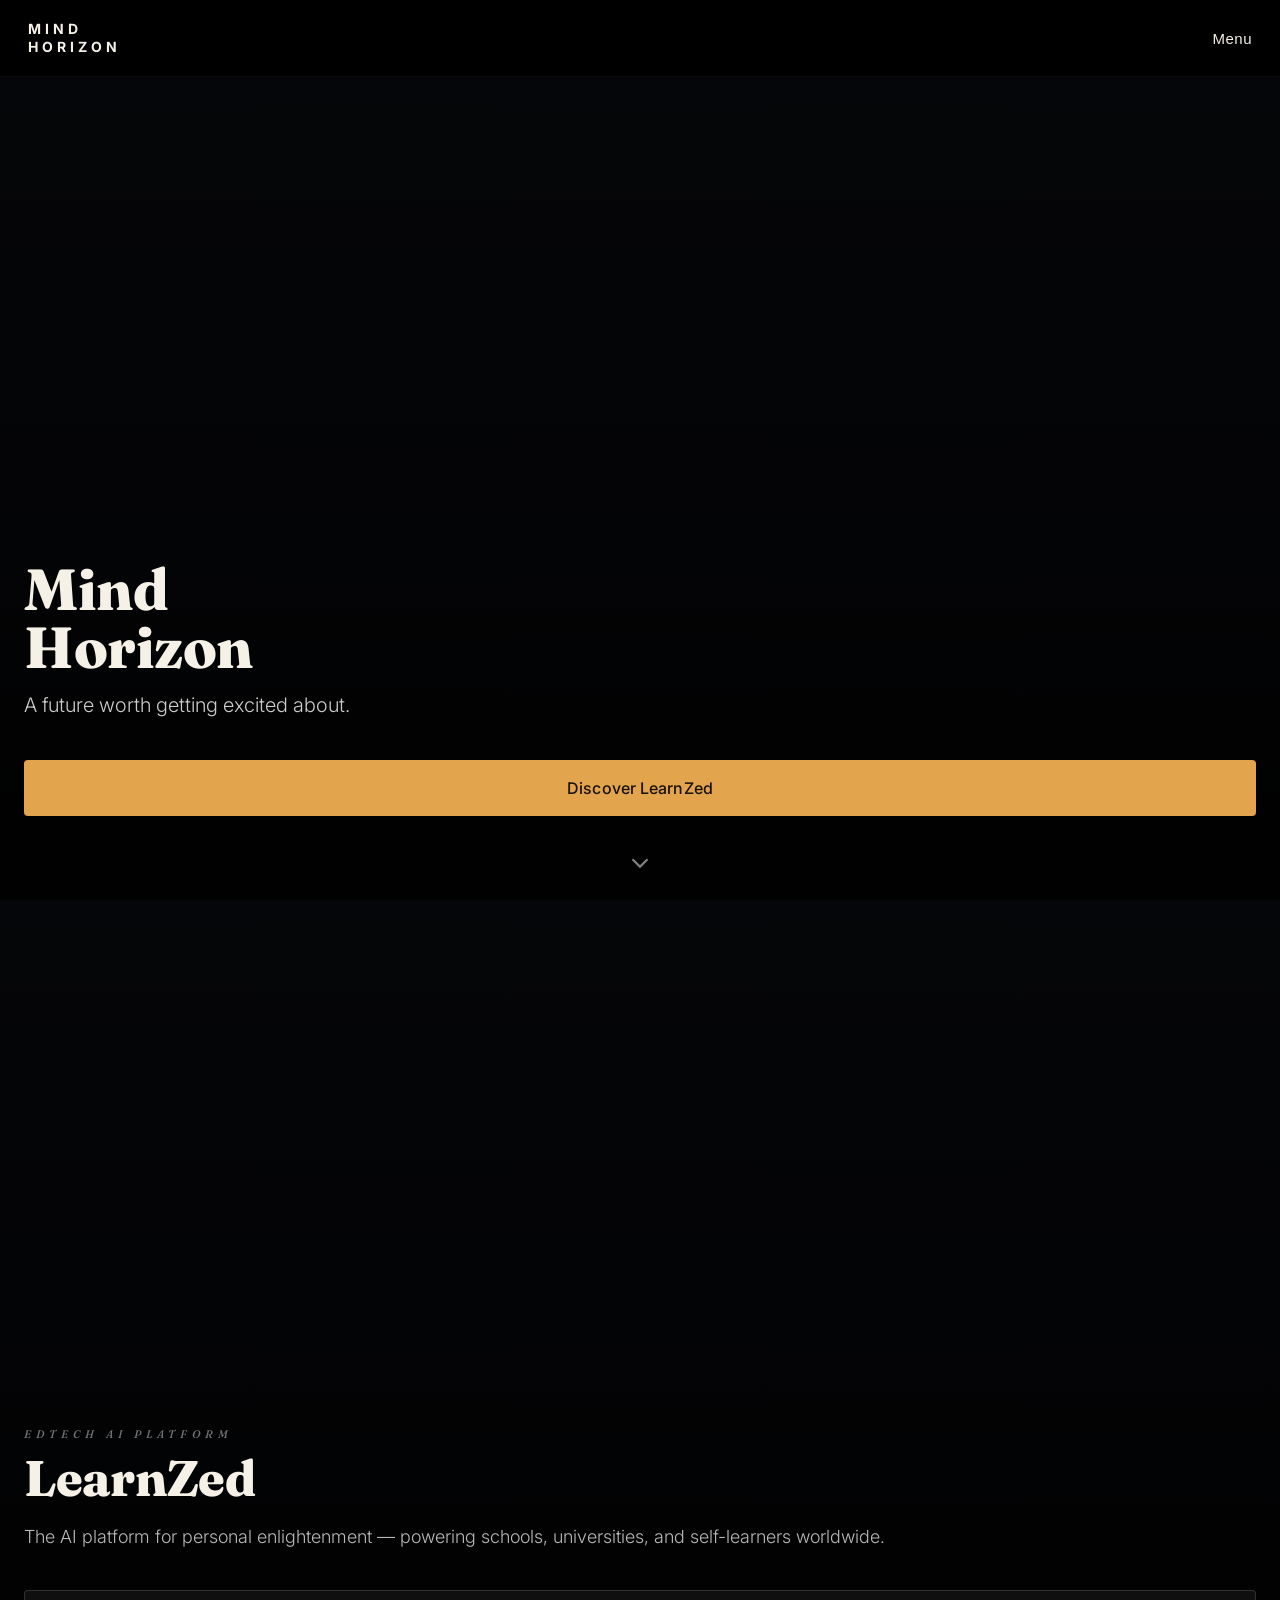
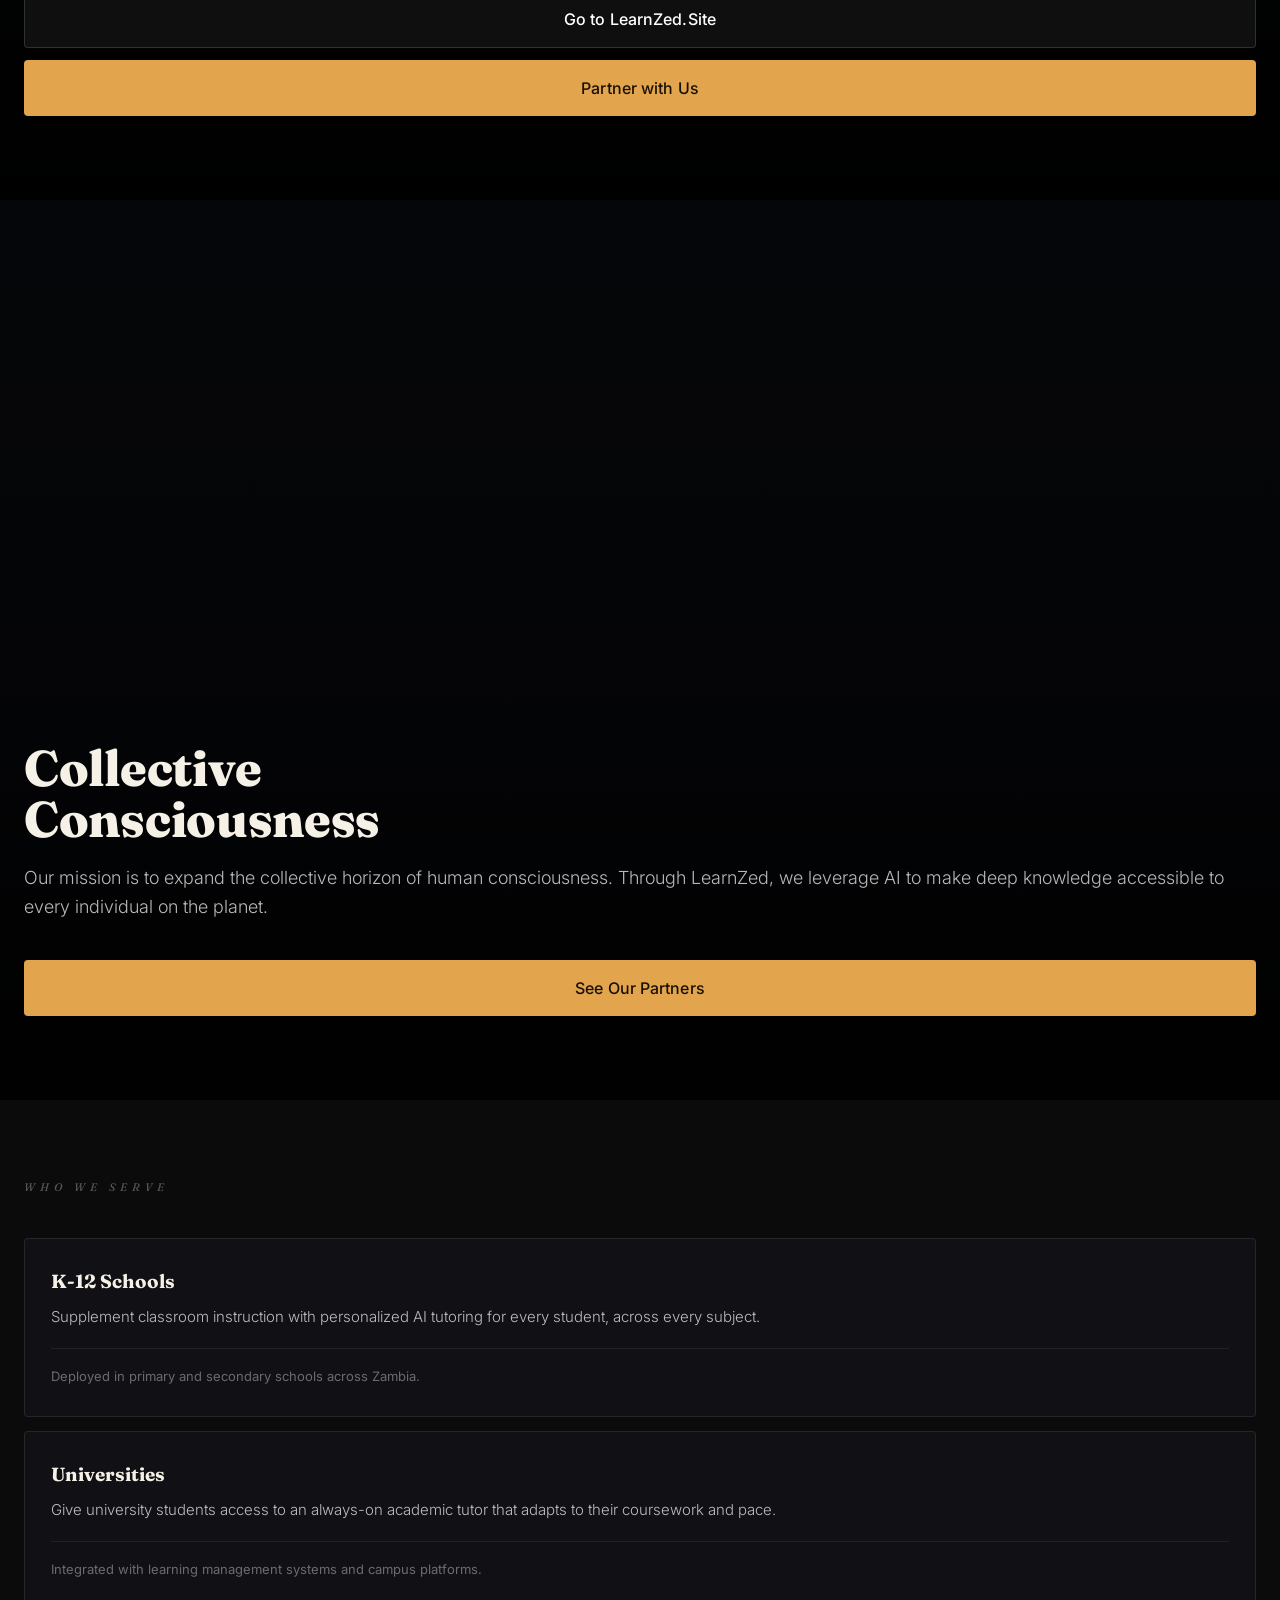
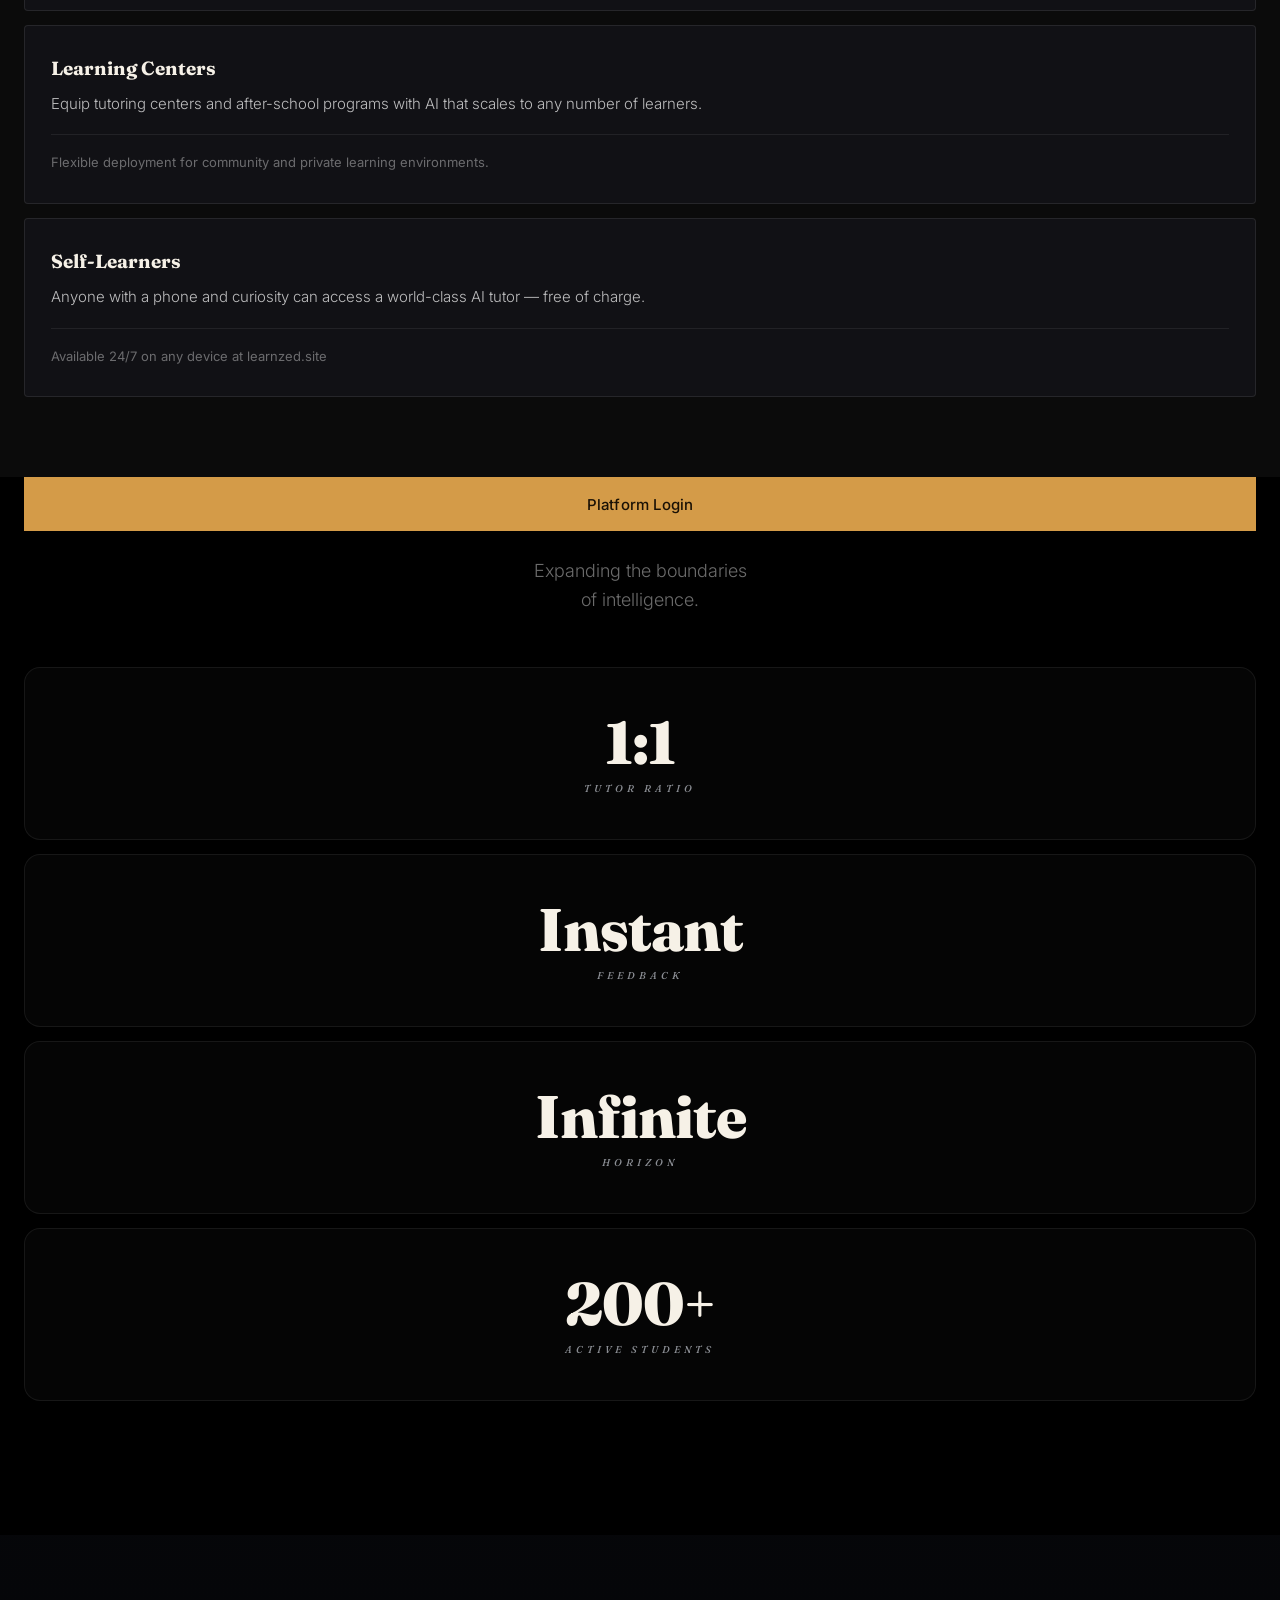
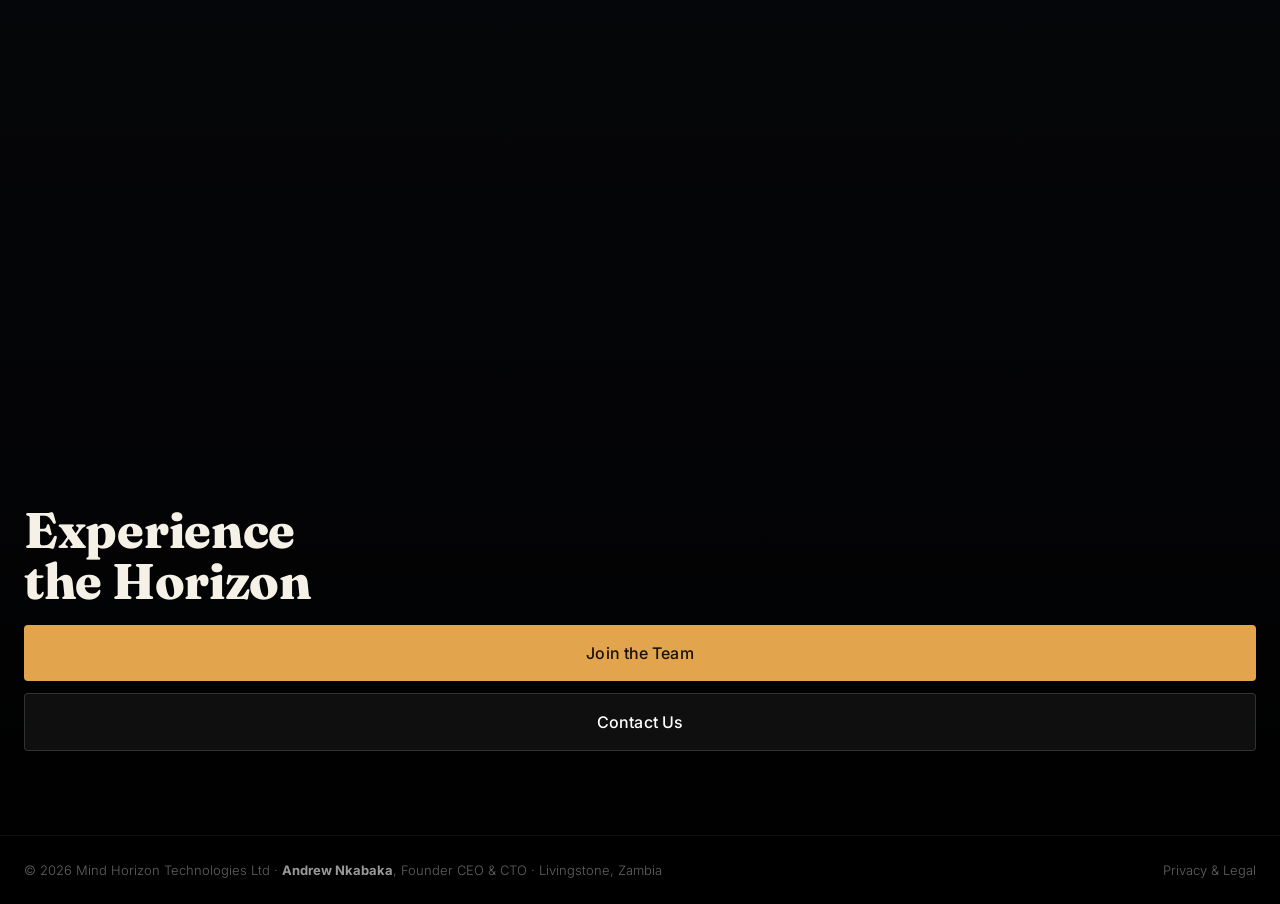
==== commit 5764936c: "Rename index-5.html to index.html" ====
--- a/index.html
+++ b/index.html
@@ -14,7 +14,7 @@
   <meta name="mobile-web-app-capable" content="yes">
   <link rel="manifest" href="manifest.json">
   <link rel="apple-touch-icon" href="icon.png">
-<link href="https://fonts.googleapis.com/css2?family=Inter:wght@300;400;500;600;700;800;900&display=swap" rel="stylesheet">
+<link href="https://fonts.googleapis.com/css2?family=Inter:wght@300;400;500;600;700;800;900&family=Fraunces:opsz,wght@9..144,400..800&display=swap" rel="stylesheet">
 
 <!-- Canonical URL -->
 <link rel="canonical" href="https://mindhorizon.site/">
@@ -70,12 +70,15 @@
   *, *::before, *::after { margin: 0; padding: 0; box-sizing: border-box; }
 
   :root {
-    --black: #000000;
-    --dark: #0d0d0d;
-    --card: #141418;
-    --card-border: rgba(255,255,255,0.1);
-    --white: #ffffff;
-    --grey: #888888;
+    --black: #06070a;
+    --dark: #0b0d12;
+    --card: #12151b;
+    --card-border: rgba(255,255,255,0.08);
+    --white: #f6f1e7;
+    --grey: #8b8e94;
+    --gold: #e2a54d;
+    --gold-dim: rgba(226,165,77,0.14);
+    --gold-line: rgba(226,165,77,0.4);
   }
 
   html { scroll-behavior: smooth; }
@@ -84,6 +87,27 @@
     background: var(--black);
     color: var(--white);
     overflow-x: hidden;
+  }
+
+  /* Display type — used for headlines throughout */
+  h1, h2, h3,
+  .hero-title, .sec-title, .inner-title, .stat-num, .stat-box-num,
+  .pillar-title, .team-name, .job-role, .partner-type-title,
+  .principle-title, .card h3, .step-title, .no-role-box h3,
+  .partner-cta-box h3, .layer-name, .p-stat-val {
+    font-family: 'Fraunces', serif;
+    font-weight: 600;
+  }
+
+  /* Captions — replaces tracked-out caps with an italic serif mark */
+  .eyebrow, .inner-eyebrow, .serve-top, .pillar-badge,
+  .stat-lbl, .stat-box-label, .p-stat-label, .benefits-label, .privacy-label {
+    font-family: 'Fraunces', serif;
+    font-style: italic;
+    font-weight: 500;
+    text-transform: none;
+    letter-spacing: 0.2px;
+    color: var(--gold);
   }
 
   /* NAV */
@@ -167,7 +191,7 @@
 
   .hero-title {
     font-size: 58px; font-weight: 800; line-height: 1.0;
-    letter-spacing: -1.5px; margin-bottom: 14px;
+    letter-spacing: -0.5px; margin-bottom: 14px;
   }
   .hero-sub {
     font-size: 20px; font-weight: 300;
@@ -199,18 +223,18 @@
   /* BUTTONS */
   .btn-l {
     display: block; width: 100%; padding: 18px 24px;
-    background: rgba(215,215,215,0.9); color: #000;
+    background: var(--gold); color: #1a1105;
     font-size: 16px; font-weight: 500; text-align: center;
-    text-decoration: none; border-radius: 8px; border: none;
+    text-decoration: none; border-radius: 4px; border: none;
     cursor: pointer; margin-bottom: 12px;
     transition: background 0.2s, transform 0.15s; letter-spacing: 0.1px;
   }
-  .btn-l:hover { background: #fff; transform: scale(1.01); }
+  .btn-l:hover { background: #edb666; transform: scale(1.01); }
   .btn-d {
     display: block; width: 100%; padding: 18px 24px;
     background: rgba(18,18,18,0.88); color: #fff;
     font-size: 16px; font-weight: 500; text-align: center;
-    text-decoration: none; border-radius: 8px;
+    text-decoration: none; border-radius: 4px;
     border: 1px solid rgba(255,255,255,0.14);
     cursor: pointer; margin-bottom: 12px;
     transition: background 0.2s, transform 0.15s; letter-spacing: 0.1px;
@@ -223,7 +247,7 @@
   }
   .sec-title {
     font-size: 50px; font-weight: 800; line-height: 1.02;
-    letter-spacing: -1px; margin-bottom: 18px;
+    letter-spacing: -0.3px; margin-bottom: 18px;
   }
   .sec-body {
     font-size: 18px; font-weight: 300;
@@ -241,7 +265,7 @@
   .cards { display: flex; flex-direction: column; gap: 14px; }
   .card {
     background: #111115; border: 1px solid rgba(255,255,255,0.09);
-    border-radius: 16px; padding: 30px 26px;
+    border-radius: 4px; padding: 30px 26px;
     transition: border-color 0.3s, background 0.3s;
   }
   .card:hover { border-color: rgba(255,255,255,0.22); background: #141418; }
@@ -270,7 +294,7 @@
   }
   .stat-card:hover { border-color: rgba(255,255,255,0.18); background: rgba(255,255,255,0.04); }
   .stat-num {
-    font-size: 60px; font-weight: 800; letter-spacing: -2px;
+    font-size: 60px; font-weight: 800; letter-spacing: -1px;
     line-height: 1; margin-bottom: 10px;
   }
   .stat-lbl {
@@ -279,12 +303,12 @@
   }
   .sticky-bar {
     position: sticky; bottom: 0;
-    background: rgba(210,210,210,0.94);
+    background: rgba(226,165,77,0.94);
     backdrop-filter: blur(12px);
     padding: 17px 24px; text-align: center; z-index: 100;
   }
   .sticky-bar a {
-    color: #000; font-size: 15px; font-weight: 500;
+    color: #1a1105; font-size: 15px; font-weight: 500;
     text-decoration: none; letter-spacing: 0.2px;
   }
 
@@ -348,7 +372,7 @@
   }
   .inner-title {
     font-size: 48px; font-weight: 800; line-height: 1.02;
-    letter-spacing: -1.5px;
+    letter-spacing: -0.5px;
   }
   .inner-subtitle {
     font-size: 17px; font-weight: 300;
@@ -385,7 +409,7 @@
   /* Stat grid */
   .stat-grid { display: grid; grid-template-columns: 1fr 1fr; gap: 14px; }
   .stat-box {
-    border: 1px solid rgba(255,255,255,0.1); border-radius: 18px;
+    border: 1px solid rgba(255,255,255,0.1); border-radius: 4px;
     padding: 24px 20px; background: rgba(255,255,255,0.03);
   }
   .stat-box-num { font-size: 28px; font-weight: 800; margin-bottom: 4px; }
@@ -394,7 +418,7 @@
   /* Team cards */
   .team-grid { display: flex; flex-direction: column; gap: 16px; }
   .team-card {
-    border: 1px solid rgba(255,255,255,0.1); border-radius: 20px;
+    border: 1px solid rgba(255,255,255,0.1); border-radius: 4px;
     padding: 28px 24px; background: rgba(255,255,255,0.02);
   }
   .team-avatar {
@@ -414,23 +438,23 @@
 
   /* Architecture pillars */
   .pillar-featured {
-    border: 1px solid rgba(59,90,200,0.35); border-radius: 20px;
-    padding: 28px 24px; background: rgba(30,50,120,0.18); margin-bottom: 14px;
+    border: 1px solid var(--gold-line); border-top: 2px solid var(--gold);
+    border-radius: 4px;
+    padding: 28px 24px; background: var(--gold-dim); margin-bottom: 14px;
   }
   .pillar-badge {
-    font-size: 10px; font-weight: 600; letter-spacing: 4px;
-    text-transform: uppercase; color: rgba(120,160,255,0.8); margin-bottom: 10px;
+    font-size: 15px; margin-bottom: 10px;
   }
   .pillar-title { font-size: 18px; font-weight: 600; margin-bottom: 10px; }
   .pillar-desc { font-size: 14px; font-weight: 300; color: rgba(255,255,255,0.55); line-height: 1.65; }
   .pillar-card {
-    border: 1px solid rgba(255,255,255,0.09); border-radius: 20px;
+    border: 1px solid rgba(255,255,255,0.09); border-radius: 4px;
     padding: 24px 22px; background: rgba(255,255,255,0.02); margin-bottom: 14px;
   }
 
   /* Platform layers */
   .layer-item {
-    border: 1px solid rgba(255,255,255,0.09); border-radius: 16px;
+    border: 1px solid rgba(255,255,255,0.09); border-radius: 4px;
     padding: 18px 20px; background: rgba(255,255,255,0.02);
     margin-bottom: 10px; transition: background 0.2s;
   }
@@ -447,7 +471,7 @@
 
   /* Careers */
   .job-item {
-    border: 1px solid rgba(255,255,255,0.09); border-radius: 18px;
+    border: 1px solid rgba(255,255,255,0.09); border-radius: 4px;
     padding: 20px 22px; background: rgba(255,255,255,0.02);
     margin-bottom: 10px; transition: background 0.2s, border-color 0.2s;
     cursor: pointer;
@@ -465,7 +489,8 @@
 
   /* No-role CTA box */
   .no-role-box {
-    border: 1px solid rgba(255,255,255,0.1); border-radius: 24px;
+    border: 1px solid rgba(255,255,255,0.1); border-top: 2px solid var(--gold);
+    border-radius: 4px;
     padding: 40px 24px; text-align: center; background: rgba(255,255,255,0.02);
     margin-top: 40px;
   }
@@ -485,7 +510,7 @@
   .p-stat-label { font-size: 10px; letter-spacing: 4px; color: rgba(255,255,255,0.38); text-transform: uppercase; }
 
   .partner-type-card {
-    border: 1px solid rgba(255,255,255,0.09); border-radius: 20px;
+    border: 1px solid rgba(255,255,255,0.09); border-radius: 4px;
     padding: 28px 24px; background: rgba(255,255,255,0.02);
     margin-bottom: 14px; transition: background 0.2s;
   }
@@ -498,7 +523,7 @@
 
   .steps-grid { display: grid; grid-template-columns: 1fr 1fr; gap: 14px; margin-top: 24px; }
   .step-card {
-    border: 1px solid rgba(255,255,255,0.09); border-radius: 18px;
+    border: 1px solid rgba(255,255,255,0.09); border-radius: 4px;
     padding: 22px 18px; background: rgba(255,255,255,0.02);
   }
   .step-num { font-size: 28px; font-weight: 800; color: rgba(255,255,255,0.12); margin-bottom: 12px; }
@@ -506,7 +531,8 @@
   .step-desc { font-size: 13px; font-weight: 300; color: rgba(255,255,255,0.5); line-height: 1.6; }
 
   .partner-cta-box {
-    border: 1px solid rgba(255,255,255,0.1); border-radius: 24px;
+    border: 1px solid rgba(255,255,255,0.1); border-top: 2px solid var(--gold);
+    border-radius: 4px;
     padding: 44px 24px; text-align: center; background: rgba(255,255,255,0.02);
     margin-top: 40px;
   }
@@ -517,7 +543,7 @@
   /* Vision */
   .principles-grid { display: flex; flex-direction: column; gap: 14px; }
   .principle-card {
-    border: 1px solid rgba(255,255,255,0.09); border-radius: 18px;
+    border: 1px solid rgba(255,255,255,0.09); border-radius: 4px;
     padding: 24px 20px; background: rgba(255,255,255,0.03);
   }
   .principle-title { font-size: 17px; font-weight: 600; margin-bottom: 10px; }
@@ -569,7 +595,7 @@
   /* Architecture hero */
   #arch-hero-bg {
     position: absolute; inset: 0;
-    background: linear-gradient(135deg, rgba(15,30,80,0.35) 0%, #000 100%);
+    background: linear-gradient(135deg, rgba(90,60,10,0.35) 0%, #000 100%);
   }
 
   /* Vision cosmos bg */
@@ -584,8 +610,8 @@
   /* Partners dot-grid bg */
   #partners-hero-content {
     position: absolute; inset: 0;
-    background: #060810;
-    background-image: radial-gradient(ellipse 90% 70% at 50% 30%, rgba(59,90,200,0.13) 0%, transparent 70%),
+    background: #06070a;
+    background-image: radial-gradient(ellipse 90% 70% at 50% 30%, rgba(226,165,77,0.13) 0%, transparent 70%),
                       radial-gradient(circle, rgba(255,255,255,0.04) 1px, transparent 1px);
     background-size: cover, 36px 36px;
   }
@@ -701,7 +727,7 @@
         <div class="stat-lbl">Horizon</div>
       </div>
       <div class="stat-card up" style="margin-bottom:80px">
-        <div class="stat-num">70+</div>
+        <div class="stat-num">200+</div>
         <div class="stat-lbl">Active Students</div>
       </div>
     </div>
@@ -762,7 +788,7 @@
         </div>
         <div class="timeline-item">
           <span class="timeline-year">2026</span>
-          <p class="timeline-text">LearnZed goes live. The first school pilot launches in Lusaka in partnership with the Junior City Council, bringing AI tutoring into real classrooms.</p>
+          <p class="timeline-text">LearnZed goes live. The first school pilot launches in Livingstone in partnership with Forty Jameson University College, bringing AI tutoring into real classrooms.</p>
         </div>
       </div>
 
@@ -772,7 +798,7 @@
       <h2 class="section-h2">By the Numbers</h2>
       <div class="stat-grid">
         <div class="stat-box"><div class="stat-box-num">2025</div><div class="stat-box-label">Founded</div></div>
-        <div class="stat-box"><div class="stat-box-num">70+</div><div class="stat-box-label">Active Students</div></div>
+        <div class="stat-box"><div class="stat-box-num">200+</div><div class="stat-box-label">Active Students</div></div>
         <div class="stat-box"><div class="stat-box-num">Zambia</div><div class="stat-box-label">Country</div></div>
         <div class="stat-box"><div class="stat-box-num">Growing</div><div class="stat-box-label">Every Term</div></div>
       </div>
@@ -793,12 +819,20 @@
           <p class="team-desc">The driving force behind Mind Horizon — building the product, shaping the vision, and leading the company from the ground up.</p>
         </div>
         <div class="team-card">
-          <div class="team-avatar">C</div>
-          <div class="team-name">COO</div>
+          <div class="team-avatar">M</div>
+          <div class="team-name">Museka Mulenga</div>
           <div class="team-roles">
             <span class="team-role-tag">Chief Operating Officer</span>
           </div>
           <p class="team-desc">Overseeing operations and ensuring the company runs efficiently as Mind Horizon grows its partnerships and platform.</p>
+        </div>
+        <div class="team-card">
+          <div class="team-avatar">N</div>
+          <div class="team-name">Natsai Muchenje</div>
+          <div class="team-roles">
+            <span class="team-role-tag">Chief Marketing Officer</span>
+          </div>
+          <p class="team-desc">Leading how Mind Horizon and LearnZed reach students, schools, and partners across Zambia and beyond.</p>
         </div>
       </div>
 
@@ -948,7 +982,7 @@
       <div class="inner-hero-content">
         <p class="inner-eyebrow">Institutional Partnerships</p>
         <h1 class="inner-title">Partnering<br>with Schools</h1>
-        <p class="inner-subtitle">We work directly with schools to implement LearnZed — actively piloting in Lusaka in partnership with the Junior City Council, bringing 1:1 AI tutoring into real classrooms.</p>
+        <p class="inner-subtitle">We work directly with schools to implement LearnZed — actively piloting in Livingstone in partnership with Forty Jameson University College, bringing 1:1 AI tutoring into real classrooms.</p>
       </div>
     </div>
 
@@ -1134,13 +1168,13 @@
     <!-- Hero -->
     <div class="inner-hero" style="min-height:40vh;">
       <div style="position:absolute;inset:0;background:#060608;"></div>
-      <div style="position:absolute;inset:0;background:linear-gradient(135deg,rgba(20,20,40,0.9) 0%,#000 100%);"></div>
+      <div style="position:absolute;inset:0;background:linear-gradient(135deg,rgba(45,32,10,0.9) 0%,#000 100%);"></div>
       <div style="position:absolute;inset:0;opacity:0.03;background-image:radial-gradient(circle,white 1px,transparent 1px);background-size:32px 32px;"></div>
       <div class="overlay-grad" style="background:linear-gradient(to top,rgba(0,0,0,0.98) 0%,rgba(0,0,0,0.3) 100%);"></div>
       <div class="inner-hero-content">
         <p class="inner-eyebrow">Mind Horizon</p>
         <h1 class="inner-title">Privacy &amp; Legal</h1>
-        <p class="inner-subtitle">Last updated: April 2026</p>
+        <p class="inner-subtitle">Last updated: September 2026</p>
       </div>
     </div>
 
